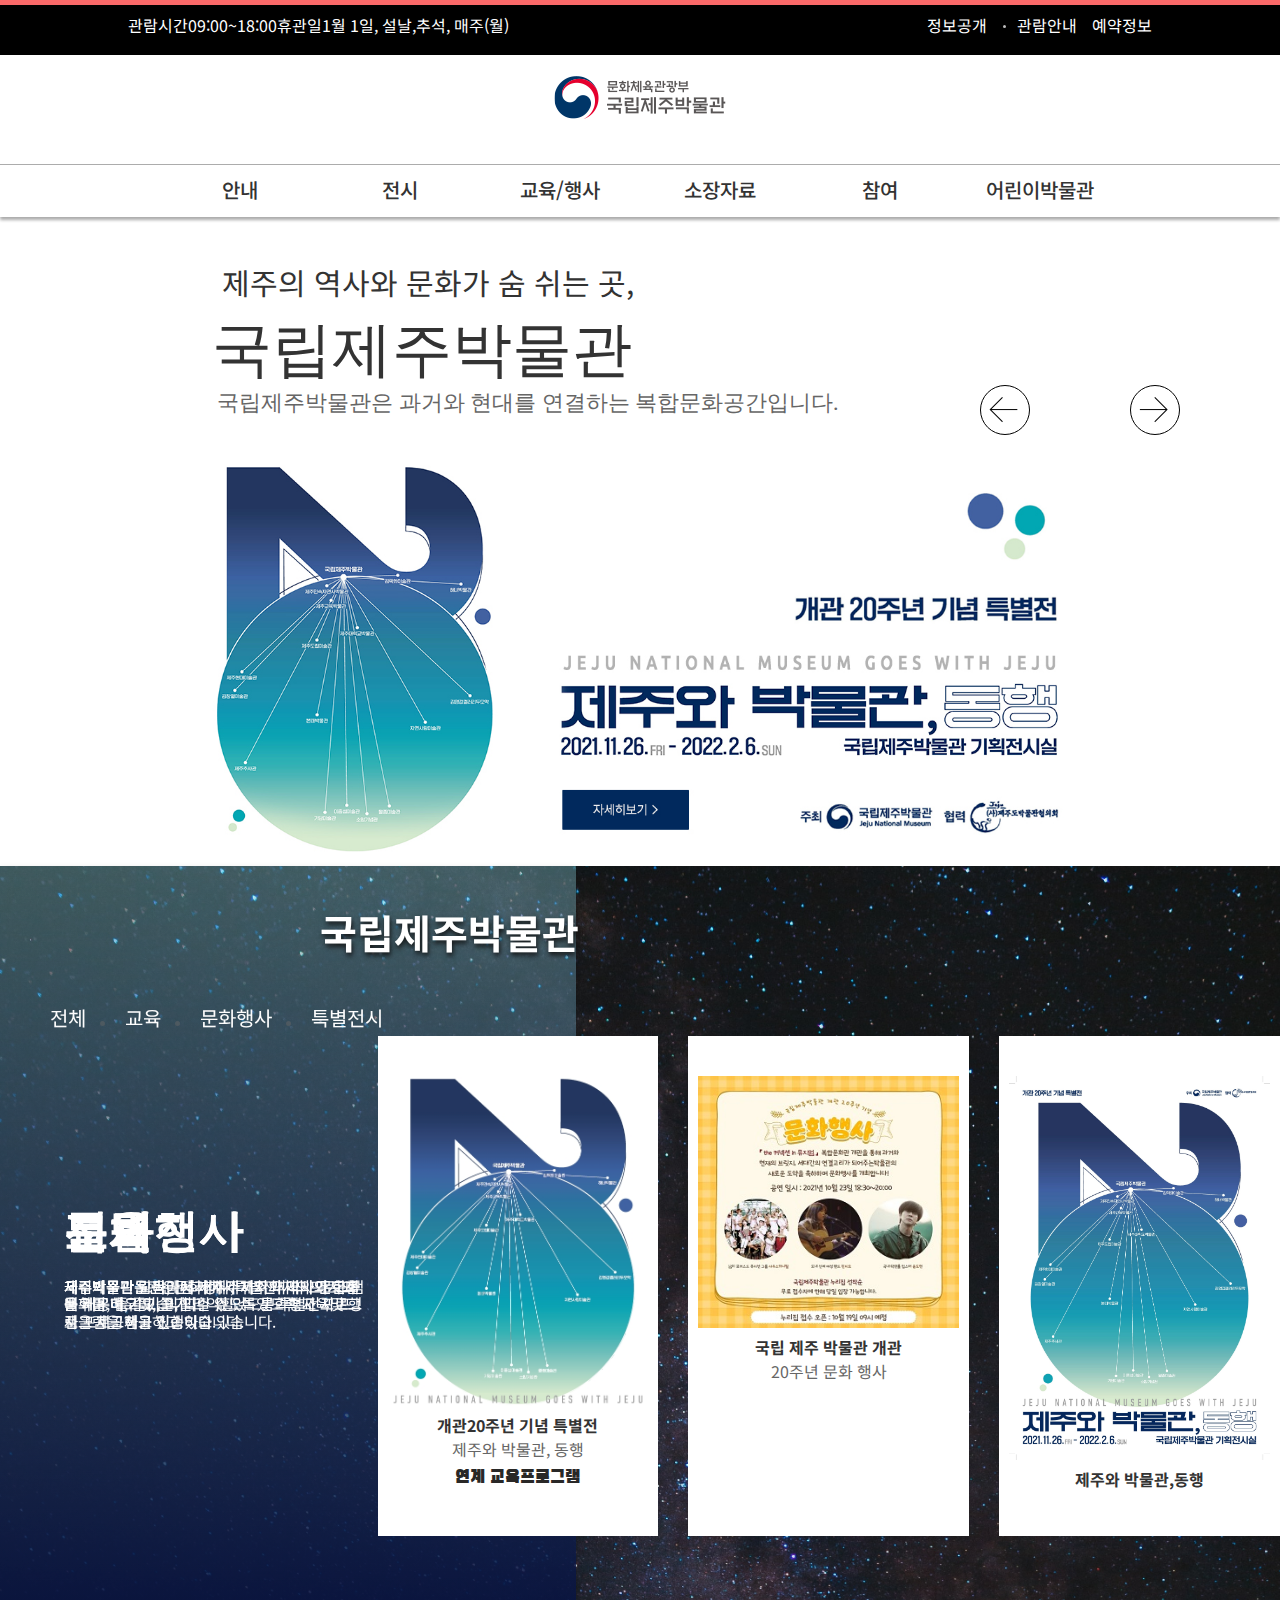
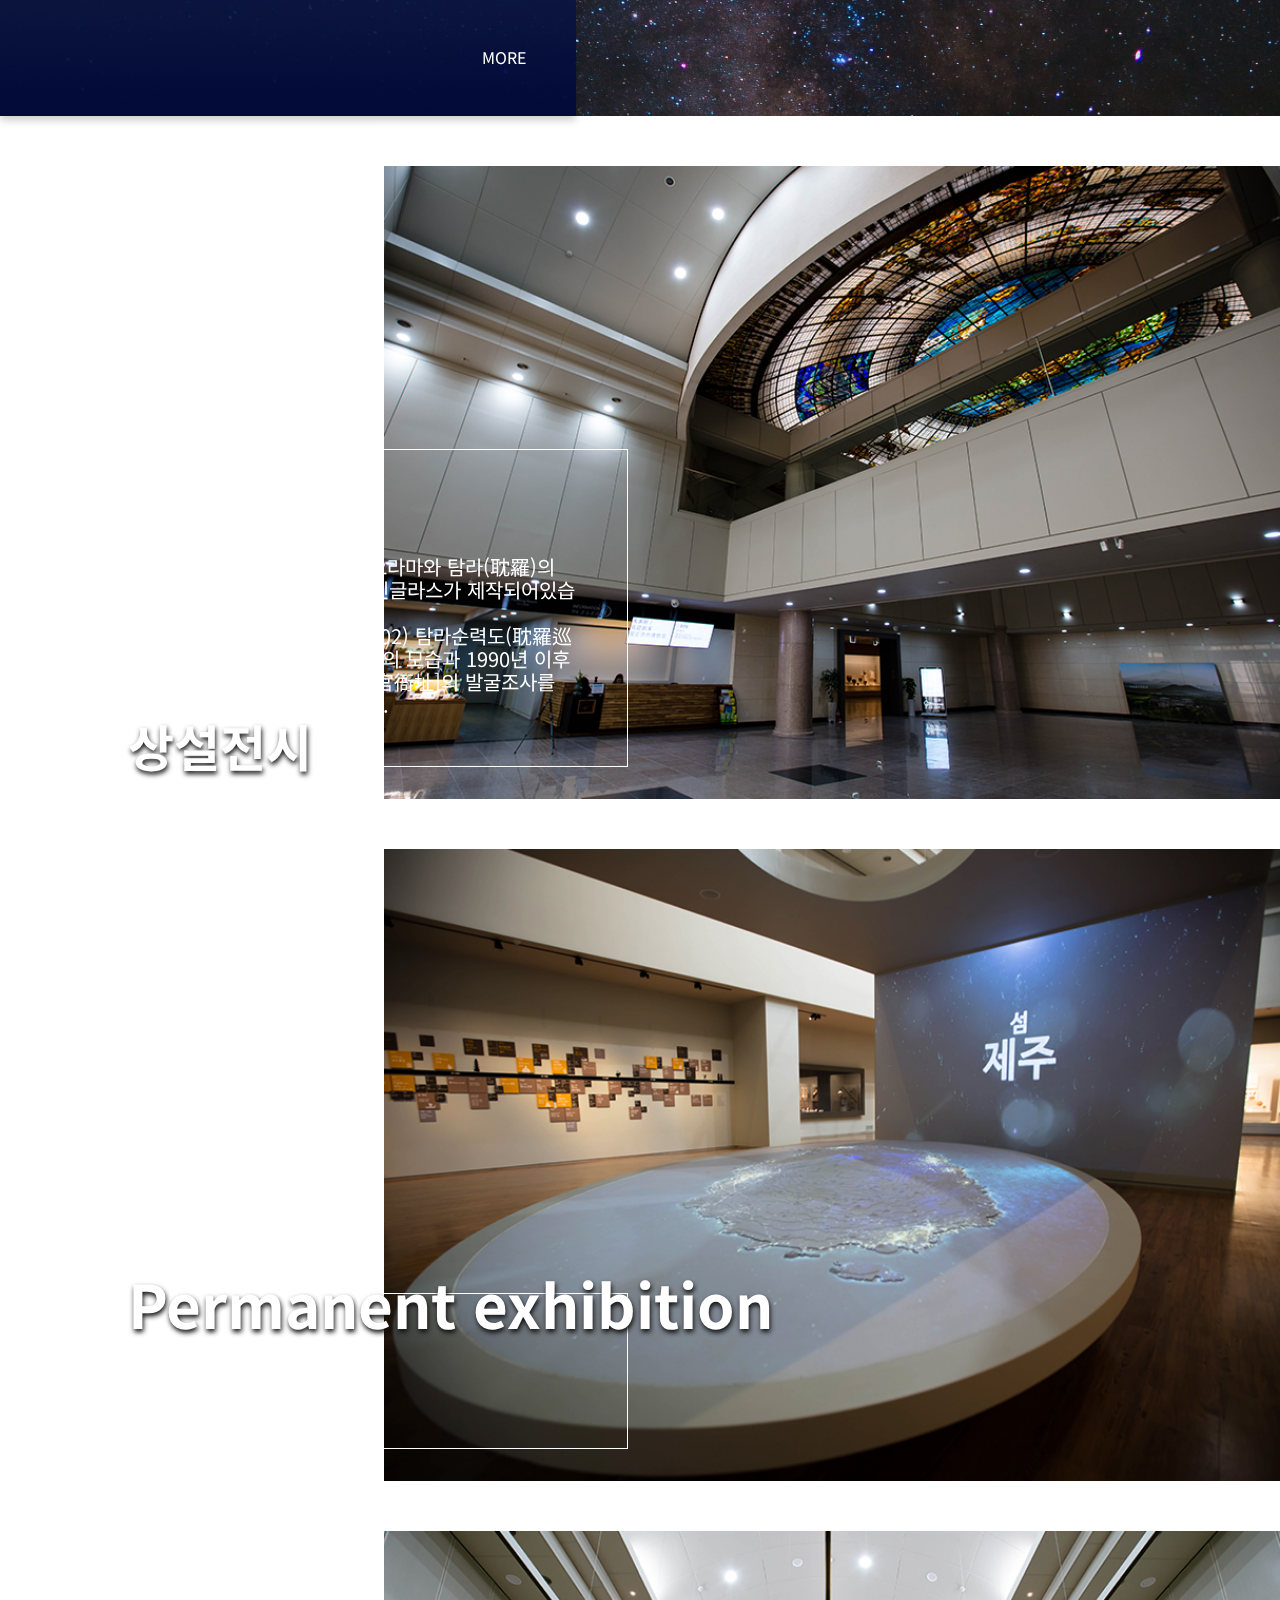
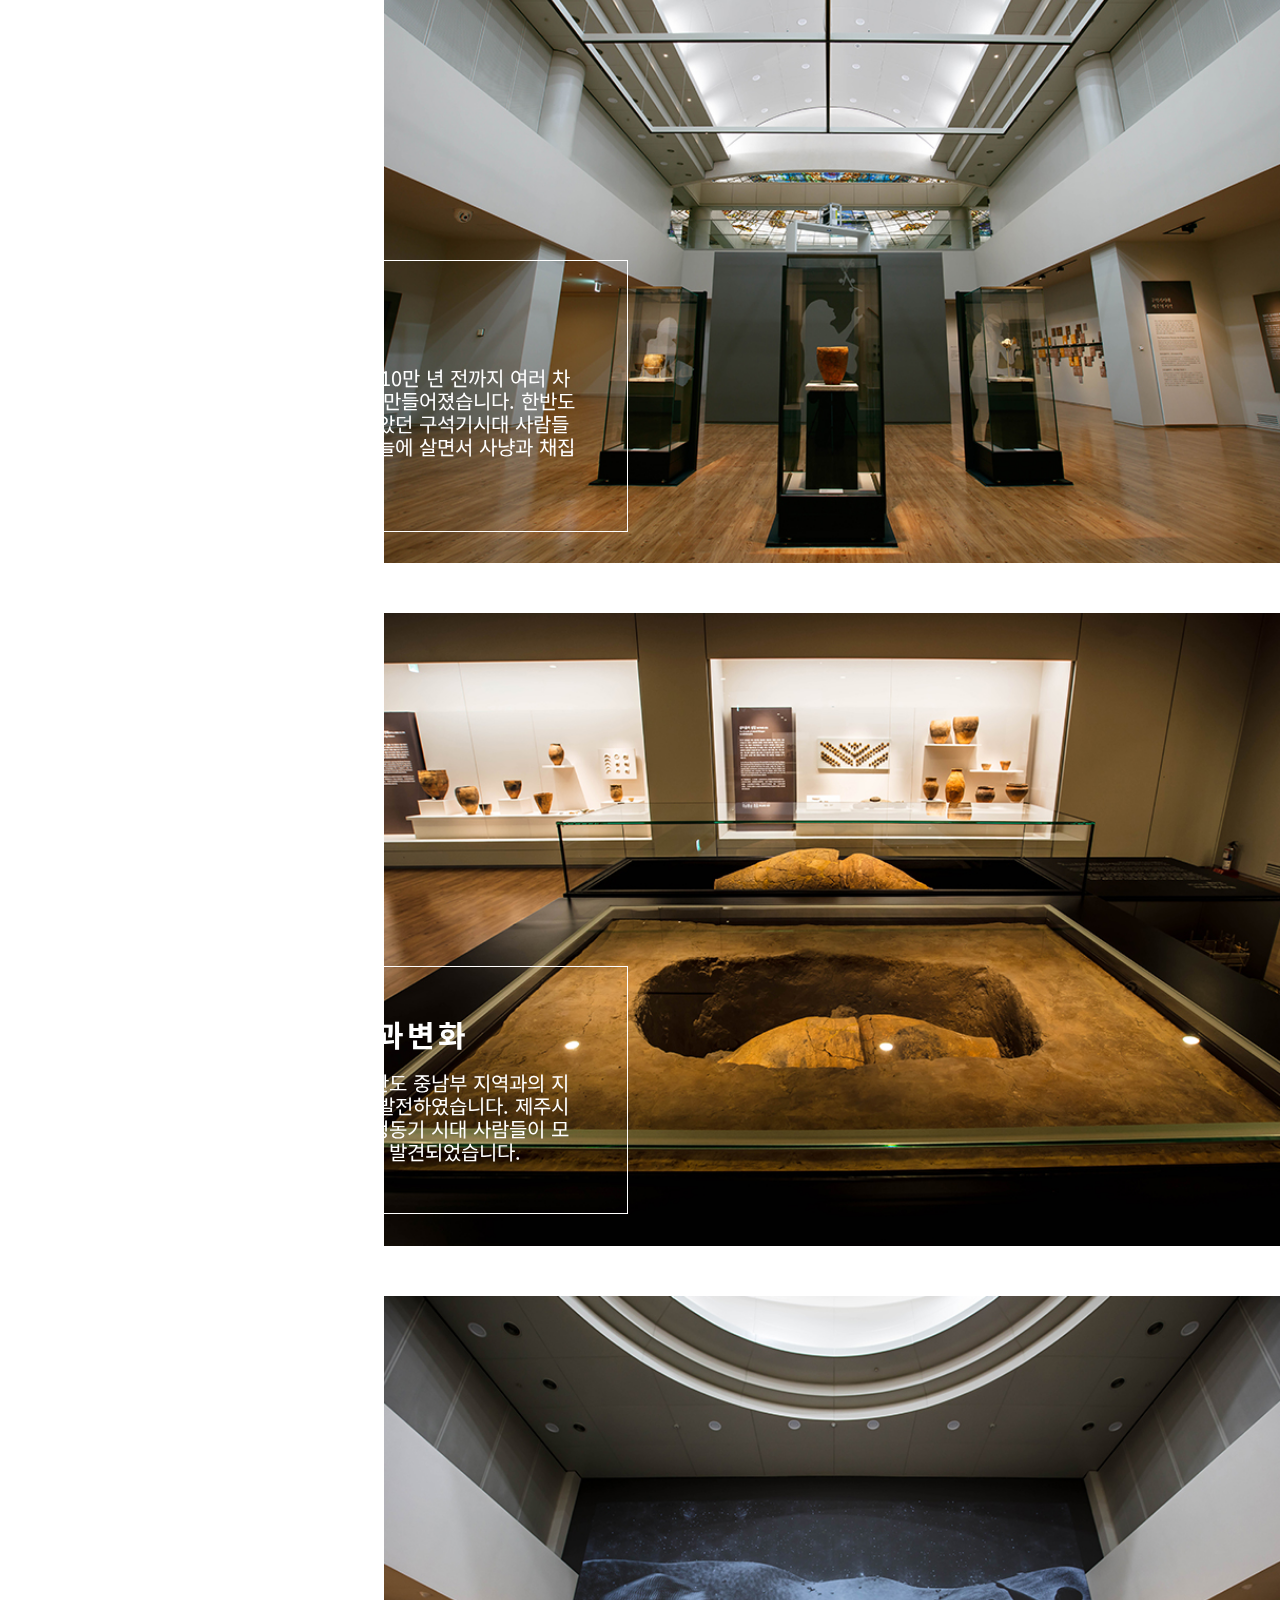
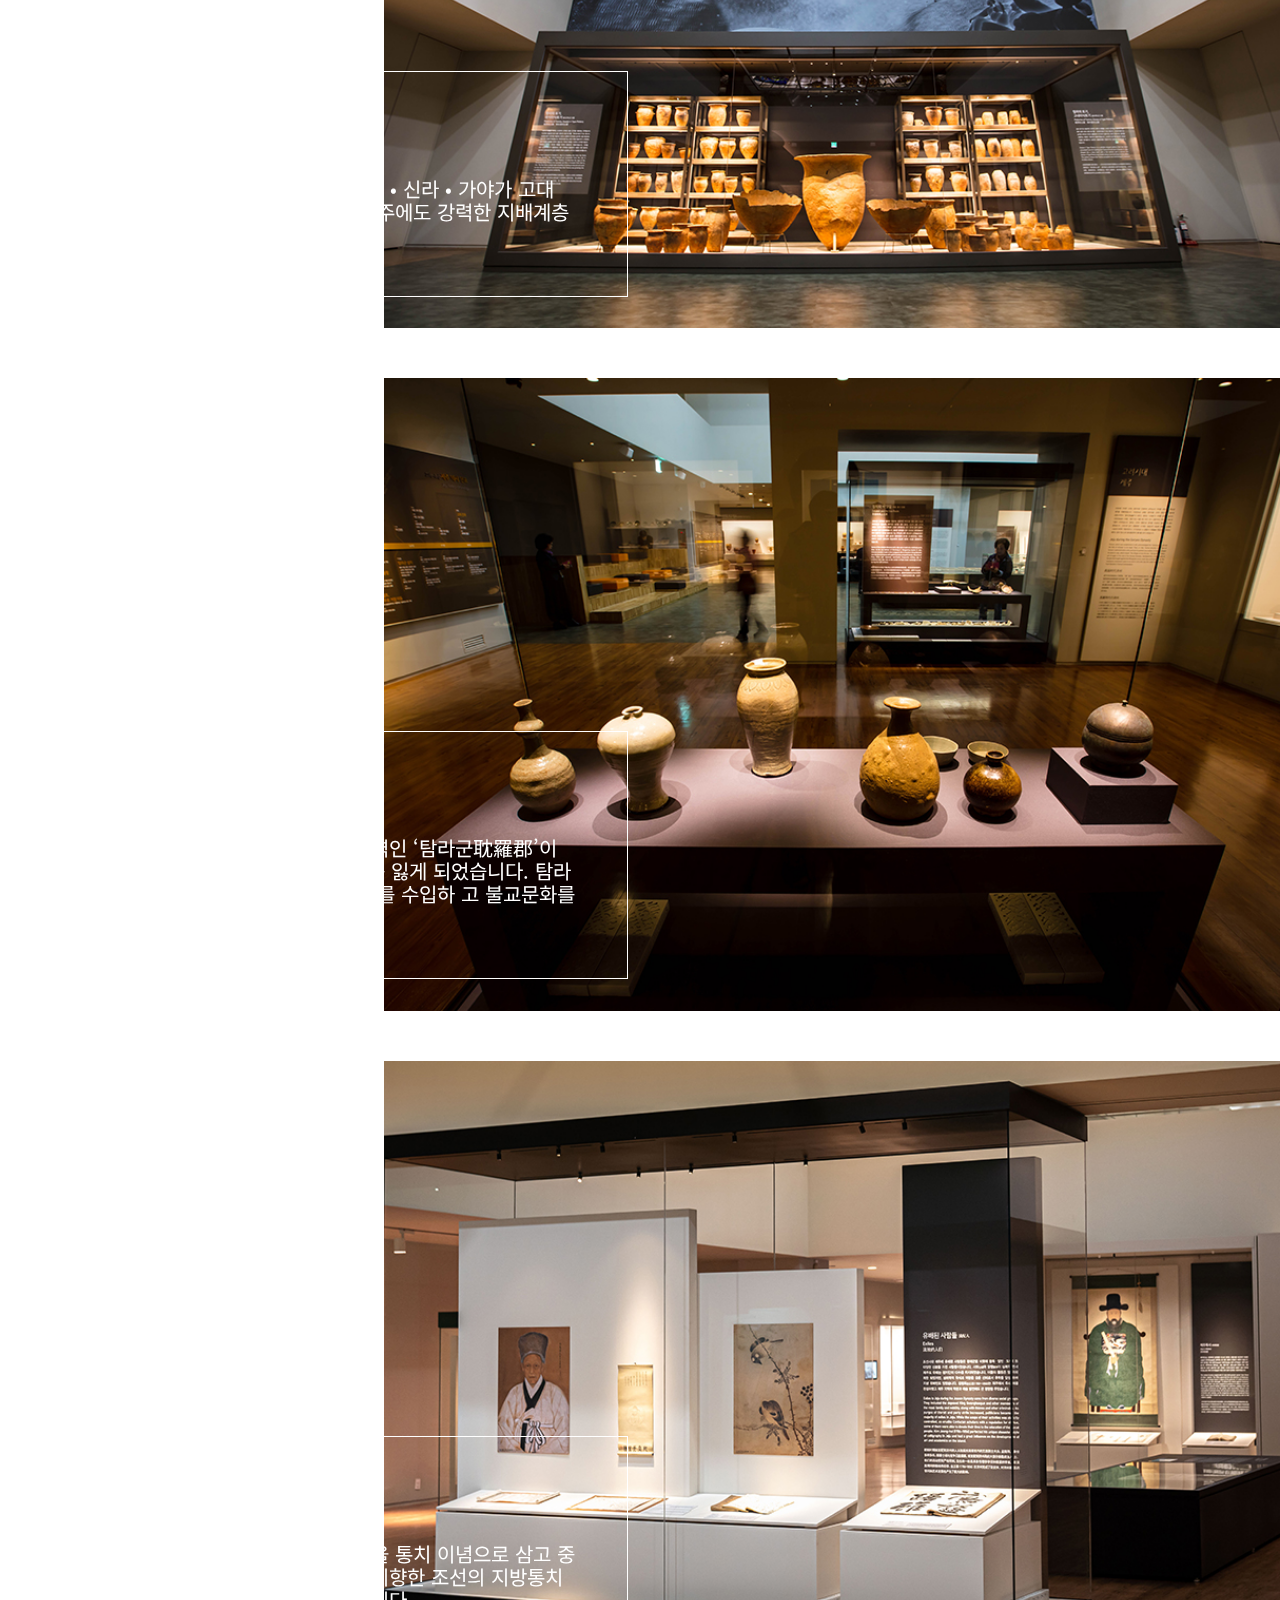
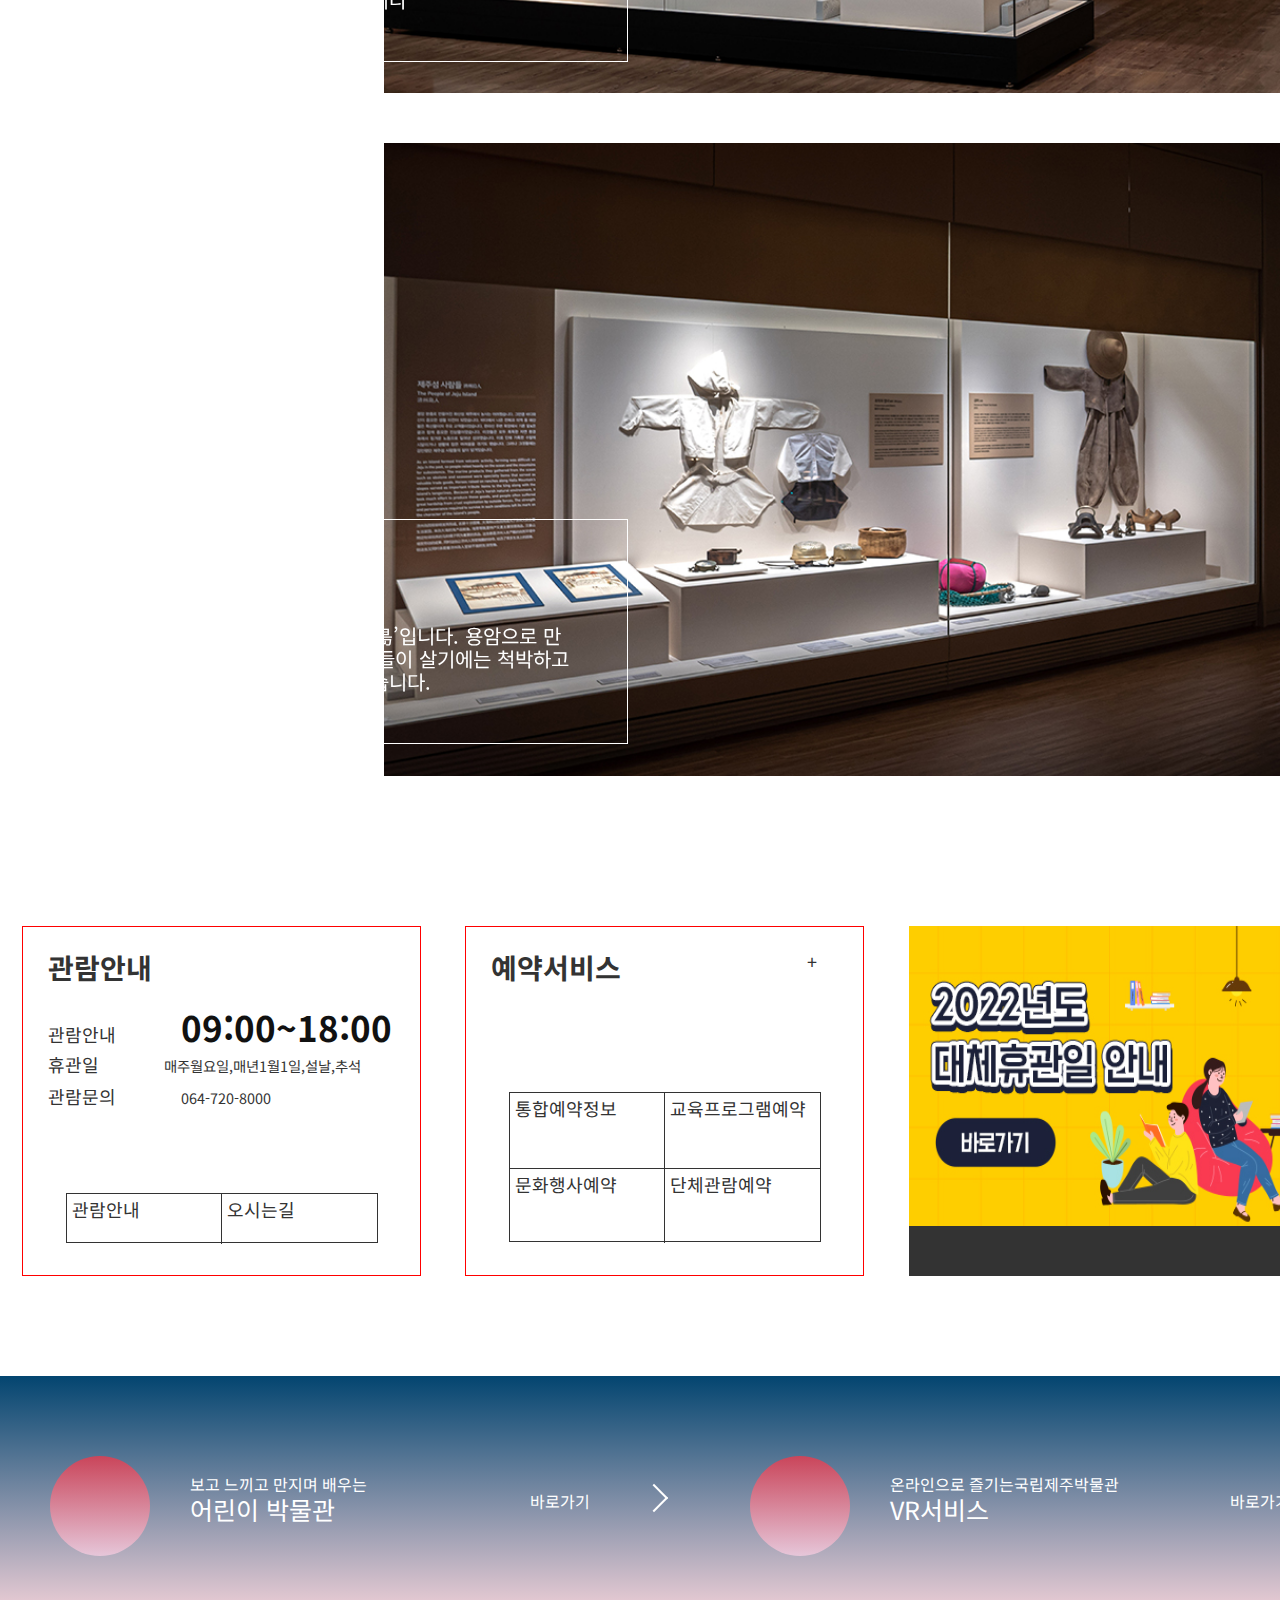
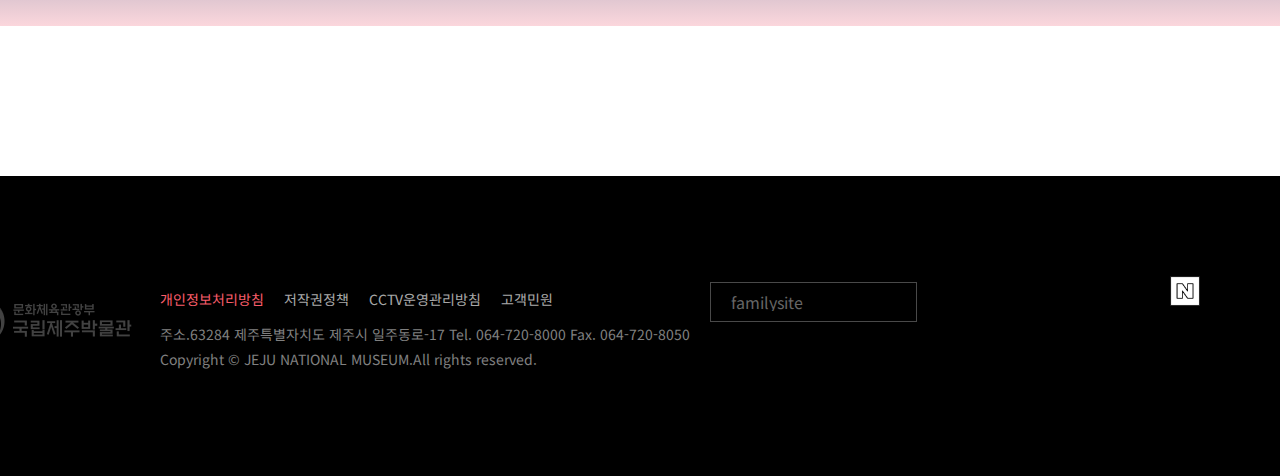
==== index.html @ 756c895c "Rename morning.html to index.html" ====
<!DOCTYPE html>
<html lang="ko">
<head>
    <meta charset="UTF-8">
    <meta http-equiv="X-UA-Compatible" content="IE=edge">
    <meta name="viewport" content="width=device-width, initial-scale=1.0">
    <title>국립제주박물관</title>
    <link rel="stylesheet" href="https://unpkg.com/swiper@7/swiper-bundle.min.css"/>
    <link rel="stylesheet" href="00/nomal.css">
    <link rel="stylesheet" href="css/basic.css">
    <link rel="stylesheet" href="css/slick.css">
    <link rel="stylesheet" href="css/sub.css">
    <link rel="stylesheet" href="css/media.css">
    <script src="javascript/jquery-3.6.0.min.js"></script>
    <script src="https://kit.fontawesome.com/eaeb383721.js" crossorigin="anonymous"></script>
    <script src="https://unpkg.com/swiper@7/swiper-bundle.min.js"></script>
    <script src="javascript/slick.js"></script>
    <script src="javascript/main.js"></script>
    
</head>
<body>

 
    <header>
        <div class="up">
            <div class="util_menu left">
             <ul>
                 <li><a href="#">관람시간</a></li>
                 <li><a href="#">09:00~18:00</a></li>
                 <li><a href="#">휴관일</a></li>
                 <li><a href="#">1월 1일, 설날,추석, 매주(월)</a></li>
             </ul>
         </div>
            <div class="util_menu">
                <ul>
                    <li><a href="#"><span class="blind">인스타</span></a></li>
                    <li><a href="#"><span class="blind">트위터</span></a></li>
                    <li><a href="#"><span class="blind">페북</span></a></li>
                    <li><a href="#"><span class="blind">네이버</span></a></li>
                    <li><a href="#"><span class="blind">유튭</span></a></li>
                    <li><a href="#">정보공개</a></li>
                    <li class="member"><a href="#">관람안내</a></li>
                    <li class="global">
                       <a href="#">예약정보</a>
                       <i class="fas fa-globe-asia"></i>
                    </li>
                </ul>
            </div>
         </div>
       <div class="header_in">
           <h1 class="logo">
               <a href="index.html"></a>
            </h1>
            <div class="hamburger">
                <span class="btn "></span>
            </div><!--모바일일때 메뉴-->
            
           <nav id="gnb"><!--데스크탑 일때 메뉴-->
               <ul>
                   <li ><a href="#dp1" class="dp1">안내</a>
                </li>
                   <li><a href="#dp2" class="dp1">전시</a>
                </li>
                   <li><a href="#dp3" class="dp1">교육/행사</a>
                </li>
                   <li><a href="#dp4" class="dp1">소장자료</a>
                </li>
                   <li><a href="#dp5" class="dp1">참여</a>
                </li>
                   <li><a href="#dp6" class="dp1">어린이박물관</a>
                </li>
               </ul>
           </nav>
           <nav class="m_gnb"><!--모바일 일때 메뉴-->
            <ul>
                <li >
                    <a href="#mdep1" class="m_dep1">안내</a>
                    <ul class="m_list" id="mdep1">
                        <li><a href="#">인사말</a></li>
                        <li><a href="#">관람예약안내</a></li>
                        <li><a href="#">시설소개</a></li>
                        <li><a href="#">발자취</a></li>
                        <li><a href="#">조직안내</a></li>
                        <li><a href="#">미션</a></li>
                        <li><a href="#">오시는길</a></li>
                    </ul>
                </li>
                <li>
                    <a href="#mdep2" class="m_dep1">전시</a>
                    <ul class="m_list" id="mdep2">
                        <li><a href="#">상설전시</a></li>
                        <li><a href="#">특별전시</a></li>
                        <li><a href="#">야외전시</a></li>
                        <li><a href="#">실감영상실</a></li>
                        <li><a href="#">온라인전시관</a></li>
                    </ul>
                </li>
                <li>
                    <a href="#mdep3" class="m_dep1">교육/행사</a>
                    <ul class="m_list" id="mdep3">
                        <li><a href="#">교육프로그램</a></li>
                        <li><a href="#">문화행사</a></li>
                        <li><a href="#">온라인배움터</a></li>
                        <li><a href="#">오디오클립</a></li>
                        <li><a href="#">이달의행사</a></li>
                    </ul>
                </li>
                <li>
                    <a href="#mdep4" class="m_dep1">소장자료</a>
                    <ul class="m_list" id="mdep4">
                        <li><a href="#">소장자료</a></li>
                        <li><a href="#">학술연구</a></li>
                        <li><a href="#">발간도서</a></li>
                        <li><a href="#">소장도서</a></li>
                        <li><a href="#">소장품복제,열람</a></li>
                        <li><a href="#">보존처리</a></li>
                        <li><a href="#">문화재기증</a></li>
                        <li><a href="#">수어동영상</a></li>   
                    </ul>
                 </li>
                <li>
                    <a href="#mdep5" class="m_dep1">참여</a>
                    <ul class="m_list" id="mdep5">
                        <li><a href="#">박물관소식</a></li>
                        <li><a href="#">자원봉사</a></li>
                        <li><a href="#">정보공개</a></li>
                    </ul>
                </li>
                <li>
                    <a href="#mdep6" class="m_dep1">어린이박물관</a>
                    <ul class="m_list" id="mdep6">
                        <li>
                            <a href="#">어린이박물관소개</a>
                        </li>
                        <li>
                            <a href="#">어린이박물관구석구석</a>
                        </li>
                        <li>
                            <a href="#">관람안내/관람TIP</a></li>
                    </ul>
             </li>
            </ul>
        </nav>
       </div>
       <div class="sub">
           <div class="info">
               <p class="infotitle">국립제주박물관</p>
               <p class="infotxt">제주의 역사를 한눈에 <br>볼 수 있는 국립 제주박물관</p>
               <ul class="clickbtn">
                   <li class="btn1"><a href="#">어린이박물관</a></li>
                   <li class="btn1"><a href="#">실감영상실</a></li>
               </ul>
           </div>
           <ul>
               <li>
                   <ul class="depth2" id="dp1">
                  
                       <li><a href="morning.html">인사말</a></li>
                       <li><a href="morning.html">관람예약안내</a></li>
                       <li><a href="morning.html">시설소개</a></li>
                       <li><a href="morning.html">발자취</a></li>
                       <li><a href="morning.html">조직안내</a></li>
                       <li><a href="morning.html">미션</a></li>
                        <li><a href="morning.html">오시는길</a></li>
                   </ul>
               </li>
               <li>
                   <ul class="depth2" id="dp2">
                <li><a href="morning.html">상설전시</a></li>
                <li><a href="morning.html">특별전시</a></li>
                <li><a href="morning.html">야외전시</a></li>
                <li><a href="morning.html">실감영상실</a></li>
                <li><a href="morning.html">온라인전시관</a></li>
                
            </ul></li>
               <li>
                <ul class="depth2" id="dp3">
                    <li><a href="morning.html">교육프로그램</a></li>
                    <li><a href="morning.html">문화행사</a></li>
                    <li><a href="morning.html">교육자료실</a></li>
                    <li><a href="morning.html">온라인배움터</a></li>
                    <li><a href="morning.html">오디오클립</a></li>
                    <li><a href="morning.html">이달의행사</a></li>
                </ul>
                </li>
               <li>
                <ul class="depth2" id="dp4">

                    <li><a href="morning.html">소장자료</a></li>
                    <li><a href="morning.html">학술연구</a></li>
                    <li><a href="morning.html">발간도서</a></li>
                    <li><a href="morning.html">소장도서</a></li>
                    <li><a href="morning.html">소장품복제,열람</a></li>
                    <li><a href="morning.html">보존처리</a></li>
                    <li><a href="morning.html">문화재기증</a></li>
                    <li><a href="morning.html">수어동영상</a></li>
                   
                   
                </ul>
               </li>
               <li>
                <ul class="depth2" id="dp5">

                    <li><a href="morning.html">박물관소식</a></li>
                    <li><a href="morning.html">자원봉사</a></li>
                    <li><a href="morning.html">정보공개</a></li>
                  
                </ul>
               </li>
               <li>
                <ul class="depth2" id="dp6">
                <li><a href="morning.html">어린이박물관소개</a></li>
                <li><a href="morning.html">어린이박물관구석구석</a></li>
                <li><a href="morning.html">관람안내/관람TIP</a></li>
            </ul>
            </li>
           </ul>
       </div>
      
       
   
    </header>
    <div id="wrap">
    <div id="container">
        <div class="subHeader">
            
            <div class="sub_headiIn">
                <a href="#" class="logo"></a>
                
                <div class="sub_loc">
                    <ul>
                       <li>
                           <p>제주의 역사와 문화가 숨 쉬는 곳,<br></p>
                            <strong>국립제주박물관</strong><br>
                            <small>국립제주박물관은 과거와 현대를 연결하는 복합문화공간입니다.</small>
                            
                       </li>
                    </ul>
                </div>
                <a href="#" class="top"></a>
            </div>
        </div>
        <section class=" slide1">
            <div class="slideshow">
                <div class="slide_item">
                  <div class="slick_slider"><img src="img/kr_main_swap_0_1637825821.jpg" alt="" ></div>
                  <div class="slick_slider"><img src="img/kr_main_swap_0_1641456425.jpg" alt="" ></div>
                  <div class="slick_slider"><img src="img/kr_main_swap_0_1641796865.jpg" alt="" ></div>
                </div>
                <div class=""></div>
                <div class=""></div>
                <div class=""></div>
              </div>
       
           
            <!--서브메인 끝--->
        </section>
        

        <section class="sub_pdListWrap best_p">
            <h2 class="title hh">
                국립제주박물관
            </h2>
           
            <div class="pd_tab">
                <ul>
                    <li class=""><a href="#section1">전체</a></li>
                    <li class=""><a href="#section2">교육</a></li>
                    <li class=""><a href="#section3">문화행사</a></li>
                    <li class=""><a href="#section4">특별전시</a></li>
                    <span class="morebtn"><a href="#section6">MORE</a></span>
                </ul>
               
            </div>
            <div class="SubpdLiInner " id="section1">
                <div class="suptxt ">
                    <h2>전체</h2>
                    <p>제주박물관 교육, 문화행사,특별전시의 프로그램을 제공하고 있습니다.</p>
                </div>
            <ul>
                <li class="">
                    <div class="img">
                        <img src="img/edu_0_1637757448.jpg" alt="제주와 박물관,동행">
                    </div>
                    <strong class="tit">개관20주년 기념 특별전</strong>
                    <span class="en">제주와 박물관, 동행</span>
                    <span class="kal">연계 교육프로그램</span>
                    <p class="summary">교육기간 | 2021-12-04 ~2022-01-19<br>
                        교육대상 | 초등학생
                    </p>
                    <a href="#" class="btn_view"></a>
                </li>
                <li class="">
                    <div class="img">
                        <img src="img/culture_0_1634530805.jpg" alt="문화가있는날">
                    </div>
                    <strong class="tit">국립 제주 박물관 개관</strong>
                    <span class="en">20주년 문화 행사</span>
                    <span class="kal"></span>
                    <p class="summary">
                    행사기간 | 2021-10-23 ~ 2021-10-23<br>
                    참가대상 | 일반인 누구나<br>
                    </p>
                    <a href="#" class="btn_view"></a>
                </li>
                <li class="">
                    <div class="img">
                        <img src="img/special_exhibit_0_1637287303.jpg" alt="진행">
                    </div>
                    <strong class="tit">제주와 박물관,동행</strong>
                    <span class="en"></span>
                    <span class="kal"></span>
                    <p class="summary">전시장소 | 국립제주박물관 기획전시실<br>
                        전시기간 | 2021-11-26~2022-02-06<br>
                        </p>
                    <a href="#" class="btn_view"></a>
                </li>
            </ul>
        </div>
        
        <div class="SubpdLiInner "  id="section2">
            <div class="suptxt ">
                <h2>교육</h2>
                <p>국립제주박물관은 탐라에서 제주까지의 역사와 문화를 배우며, 즐기고 익힐 수 있도록 교육및 행사 프로그램을 진행하고 있습니다.</p>
            </div>
            <ul>
                <li class="">
                    <div class="img">
                        <img src="img/edu_0_1637757448.jpg" alt="제주와 박물관,동행">
                    </div>
                    <strong class="tit">개관20주년 기념 특별전</strong>
                    <span class="en">제주와 박물관, 동행 연계 교육프로그램</span>
                    <span class="kal"></span>
                    <p class="summary">교육기간 | 2021-12-04 ~2022-01-19<br>
                        교육대상 | 초등학생
                    </p>
                    <a href="#" class="btn_view"></a>
                </li>
                <li class="">
                    <div class="img">
                        <img src="img/edu_0_1633596533.jpg" alt="문화가있는날">
                    </div>
                    <strong class="tit">어린이 박물관 시범운영</strong>
                    <span class="en"></span>
                    <span class="kal"></span>
                    <p class="summary">
                    교육기간 | 2021-10-12 ~ 2021-10-16<br>
                    교육대상 | 6-10세어린이<br>
                    </p>
                    <a href="#" class="btn_view"></a>
                </li>
                <li class="">
                    <div class="img">
                        <img src="img/edu_0_1634085299.jpg" alt="진행">
                    </div>
                    <strong class="tit">국립제주박물관 문화행사</strong>
                    <span class="en">뮤지엄테라피</span>
                    <span class="kal"></span>
                         <p class="summary">교육기간 | 2021-09-29 ~ 2021-09-29<br>
                            교육대상 | 6-10세어린이<br>
                        </p>
                    <a href="#" class="btn_view"></a>
                </li>
            </ul>
        </div>
       
        <div class="SubpdLiInner "  id="section3">
            <div class="suptxt ">
                <h2>문화행사</h2>
                <p>제주박물관 탐라에서 제주까지의 역사와 문화를 배우며, 즐기고, 익힐 수 있도록 문화행사 프로그램을 제공하고 있습니다.</p>
            </div>
            <ul>
                <li class="">
                    <div class="img">
                        <img src="img/culture_0_1634530805.jpg" alt="제주와 박물관,동행">
                    </div>
                    <strong class="tit">국립제주박물관</strong>
                    <span class="en">개관2 0주년 문화행사</span>
                    <span class="kal"></span>
                    <p class="summary">행사기간 | 2021-10-23 ~2022-10-23<br>
                        참가대상 | 일반인 누구나
                    </p>
                    <a href="#" class="btn_view"></a>
                </li>
                <li class="">
                    <div class="img">
                        <img src="img/culture_0_1567054470.jpg" alt="문화가있는날">
                    </div>
                    <strong class="tit">제18회 어린이 문화재</strong>
                    <span class="en">그리기 만들기 대회</span>
                    <span class="kal"></span>
                    <p class="summary">
                    행사기간 | 2019-10-05 ~ 2019-10-05<br>
                    참가대상 | 유치뷰(6세~7세) 초등학생<br>
                    </p>
                    <a href="#" class="btn_view"></a>
                </li>
                <li class="">
                    <div class="img">
                        <img src="img/culture_0_1548909423.jpg" alt="진행">
                    </div>
                    <strong class="tit">2019 설맞이 전통 민속놀이 한마당</strong>
                    <span class="en"></span>
                    <span class="kal"></span>
                    <p class="summary">행사기간 | 2019-02-04 ~ 2019-02-06 <br>
                        참가대상 | 가족<br>
                        </p>
                    <a href="#" class="btn_view"></a>
                </li>
            </ul>
        </div>
        
        <div class="SubpdLiInner"  id="section4">
            <div class="suptxt ">
                <h2>특별전시</h2>
                <p>제주박물관은 탐라에서 제주까지의 역사와 문화를 배우며, 즐기고, 익힐 수 있도록 특별전시 프로그램을 제공하고 있습니다.</p>
            </div>
            <ul>
                <li class="">
                    <div class="img">
                        <img src="img/special_exhibit_0_1637287303.jpg" alt="제주와 박물관,동행">
                    </div>
                    <strong class="tit">제주와 박물관, 동행</strong>
                    <span class="en"></span>
                    <span class="kal"></span>
                    <p class="summary">전시장소 | 국립제주박물관 기획전시실<br>
                        전시기간 | 2021-11-26 ~ 2022-02-06
                    </p>
                    <a href="#" class="btn_view"></a>
                </li>
                <li class="">
                    <div class="img">
                        <img src="img/special_exhibit_0_1604297115.jpg" alt="문화가있는날">
                    </div>
                    <strong class="tit">그림에 담은 옛 제주의 기억, 탐라순력도</strong>
                    <span class="en"></span>
                    <span class="kal"></span>
                    <p class="summary">
                    전시장소 | 국립제주박물관 기획전시실<br>
                    전시기간 | 2020-11-10 ~ 2021-02-14<br>
                    </p>
                    <a href="#" class="btn_view"></a>
                </li>
                <li class="">
                    <div class="img">
                        <img src="img/special_exhibit_0_1595984588.jpg" alt="진행">
                    </div>
                    <strong class="tit">해양 제주 OCEA JEJU</strong>
                    <span class="en">바다에서 바라본 제주바다</span>
                    <span class="kal"></span>
                    <p class="summary">전시장소 | 국립제주박물관 기획전시실<br>
                        전시기간 | 2020-08-11~2020-10-11<br>
                        </p>
                    <a href="#" class="btn_view"></a>
                </li>
            </ul>
        </div>
        </section>
     
      <!-- Slider main container -->
 <div class="contentslider">
      <h2 class="title">
        상설전시
    </h2>
    <span class="bgimg">Permanent exhibition</span>
 <div class="swiper">
    <!-- Additional required wrapper -->
    <div class="swiper-wrapper">
      <!-- Slides --> 
      <div class="swiper-slide">
          <img src="img/exhibition_01.jpg" alt="중앙홀">
          <div class="textmessege">
              <h3>중앙홀</h3>
              <p>제주읍성(濟州邑城) 디오라마와 탐라(耽羅)의 개국신화를 표현한 스테인글라스가 제작되어있습니다. <br>제주읍성은 숙종28년(1702) 탐라순력도(耽羅巡歷圖)에 그려진 제주읍성의 모습과 1990년 이후 제주목(濟州牧) 관아터[官衙址]의 발굴조사를 토대로 재현해놓았습니다.​</p>
          </div>
        </div>
      <div class="swiper-slide">
          <img src="img/exhibition_02.jpg" alt="섬제주">
          <div class="textmessege">
            <h3>섬제주</h3>
            <p></p>
        </div>
        </div>
      <div class="swiper-slide">
          <img src="img/exhibition_03.jpg" alt="선사시대제주">
          <div class="textmessege">
            <h3>선사시대 제주</h3>
            <p>제주는 180만 년 전부터 10만 년 전까지 여러 차례에 걸친 화산 활동으로 만들어졌습니다. 한반도에서 제주로 이동하여 살았던 구석기시대 사람들은 주로 동굴이나 바위그늘에 살면서 사냥과 채집을 하였습니다.</p>
        </div>
        </div>
        <div class="swiper-slide">
            <img src="img/exhibition_04.jpg" alt="섬마을">
            <div class="textmessege">
                <h3>섬마을의 발전과변화</h3>
                <p>제주의 청동기문화는 한반도 중남부 지역과의 지속적인 교류로 형성되어 발전하였습니다. 제주시 삼양동과 용담동에서는 청동기 시대 사람들이 모여 살았던 큰 마을 유적이 발견되었습니다.</p>
            </div>
          </div>
          <div class="swiper-slide">
            <img src="img/exhibition_05.jpg" alt="고려시대">
            <div class="textmessege">
                <h3>섬나라 탐라국</h3>
                <p>한반도에서 고구려 • 백제 • 신라 • 가야가 고대 국가로 성장하는 시기 제주에도 강력한 지배계층이 있었습니다.</p>
            </div>
          </div>
          <div class="swiper-slide">
            <img src="img/exhibition_06.jpg" alt="조선시대">
            <div class="textmessege">
                <h3>고려시대 제주</h3>
                <p>탐라국은 고려의 행정구역인 ‘탐라군耽羅郡’이 되면서 ‘나라國’의 지위를 잃게 되었습니다. 탐라는 고려의 영향으로 청자를 수입하 고 불교문화를 받아들였습니다. </p>
            </div>
          </div>
          <div class="swiper-slide">
            <img src="img/exhibition_07.jpg" alt="제주섬">
            <div class="textmessege">
                <h3>조선시대 제주</h3>
                <p>조선시대 제주는 성리학을 통치 이념으로 삼고 중앙집권적인 왕도정치를 지향한 조선의 지방통치제도에 의해 운영되었습니다</p>
            </div>
          </div>
          <div class="swiper-slide">
            <img src="img/exhibition_08.jpg" alt="제주섬">
            <div class="textmessege">
                <h3>제주섬 사람들</h3>
                <p>제주도는 ‘도道’이자 ‘도島’입니다. 용암으로 만들어진 화산섬으로, 사람들이 살기에는 척박하고 힘겨운 생존의 공간이었습니다. </p>
            </div>
          </div>
    </div>
    <!-- If we need pagination -->
    <div class="swiper-pagination"></div>
  
    <!-- If we need navigation buttons -->
    <div class="swiper-button-prev secondarrowLeft"></div>
    <div class="swiper-button-next secondarrowRight"></div>
  
    <!-- If we need scrollbar -->
    <div class="swiper-scrollbar"></div>
  </div>


    </div><!--컨테이너 끝-->
<!--관람안내 시작-->
    <div class="quickmenu">
      <div class="quick_w">
        <div class="part1">
            <ul class="part1-1">
                <li class="maintitle">
                    <a href="#" >관람안내</a>
                </li>
                <li><a href="#" >관람안내 
                    <strong >09:00~18:00</strong></a></li>
                <li><a href="#">휴관일 
                    <small>매주월요일,매년1월1일,설날,추석</small></a></li>
                <li><a href="#">관람문의 
                    <small> 064-720-8000</small>
                </a></li>
              <ul class="cell">
                <li><a href="#">관람안내</a></li>
                <li><a href="#">오시는길</a></li>
                </ul>
            </ul>
        </div>
        <div class="part2">
            <ul class="part1-1">
                <li class="maintitle"><a href="#">예약서비스</a></li>
                    <ul class="cell ww">
                        <li><a href="#">통합예약정보</a></li>
                        <li><a href="#">교육프로그램예약</a></li>
                        <li><a href="#">문화행사예약</a></li>
                        <li><a href="#">단체관람예약</a></li>
                    </ul>
                <li class="plus"><a href="#">+<span class="blind">더보기</span></a></li>
            </ul>
        </div>
        <div class="part3">
            <ul class="part1-1 center">
                <li><a href="#"><img src="img/kr_popup_zone_0_1637719087.jpg" alt=""></a></li>
                <li><a href="#"><img src="img/kr_popup_zone_0_1642666394.jpg" alt="" srcset=""></a></li>
            </ul>
             <dt class="hadan"></dt>
        </div> 
      </div>

    </div><!--관람안내quickmenu 끝-->
    <div class="footeruper">
      <div class="footerUper_w">
        <ul class="footerlist">
            <li class="footeritem">
                <a href="#">
                <dd >
                    <span class="circle">
                        <i class="fas fa-school"></i>
                    </span>
                 </dd>
                <dt>
                    <small>보고 느끼고 만지며 배우는</small><br> 어린이 박물관
                </dt>
                <dd class="baro">바로가기
                    <em></em>
                </dd> 
            </a>
        </li>
            <li class="footeritem">
                <a href="#">
                <dd >
                    <span class="circle">
                        <i class="fas fa-vr-cardboard"></i>
                     </span>
            </dd>
                <dt>
                    <small>온라인으로 즐기는국립제주박물관</small><br> VR서비스
                </dt>
                <dd class="baro">
                    바로가기
                    <em></em>
                </dd>
            </a>
        </li>
        </ul>
      </div>
    </div>
    </div>
    </div>
    <footer>
        <div class="footerInner">
            <div class="logo">
                <h1><img src="img/flogo.png" alt="" ></h1>
            </div>
            <div class="footiMenu">
               
                <ul>
                 
                    <li><a href="#" class="gaein">개인정보처리방침</a></li>
                    <li><a href="#">저작권정책</a></li>
                    <li><a href="#">CCTV운영관리방침</a></li>
                    <li><a href="#">고객민원</a></li>
                   
                </ul>
            </div>
            <address>
                주소.63284 제주특별자치도 제주시 일주동로-17 Tel. 064-720-8000 Fax. 064-720-8050
                Copyright &copy; JEJU NATIONAL MUSEUM.All rights reserved.
            </address>
            <div class="fam">
                 <select name="" id="">
                     <option value="">familysite</option>
                     <option value="">국립박물관문화재단</option>
                     <option value="">사단법인한국박물관협회</option>
                     <option value="">국립익산박물관</option>
                     <option value="">국립경주박물관</option>
                     <option value="">국립김해박물관</option>
                 </select>
                </div>
                <div class="sns">
                <ul>
                    <li ><a href="#"><i class="fab fa-facebook-square"></i></a></li>
                    <li><a href="#"><i class="fab fa-twitter-square"></i></a></li>
                    <li ><a href="#"><i class="fab fa-instagram-square"></i></a></li>
                    <li ><a href="#"><span class="naver"></span></a></li>
                    <li><a href="#"><i class="fab fa-youtube-square"></i></a></li>
                </ul>
            </div>
            
        </div>
    </footer>
 
 

  <script src="https://unpkg.com/swiper@7/swiper-bundle.min.js"></script>
  <script src="javascript/subwiper.js"></script>
</body>
</html>
---- 00/nomal.css ----
/*! normalize.css v8.0.1 | MIT License | github.com/necolas/normalize.css */

/* Document
   ========================================================================== */

/**
 * 1. Correct the line height in all browsers.
 * 2. Prevent adjustments of font size after orientation changes in iOS.
 */

html {
  line-height: 1.15; /* 1 */
  -webkit-text-size-adjust: 100%; /* 2 */
}

/* Sections
   ========================================================================== */

/**
 * Remove the margin in all browsers. - add
 */

 *, body {
  margin: 0; padding:0;
}

/**
 * Render the `main` element consistently in IE.
 */

main {
  display: block;
}

/**
 * Correct the font size and margin on `h1` elements within `section` and
 * `article` contexts in Chrome, Firefox, and Safari.
 */

h1 {
  font-size: 2em;
  margin: 0.67em 0;
}

/* Grouping content
   ========================================================================== */

/**
 * 1. Add the correct box sizing in Firefox.
 * 2. Show the overflow in Edge and IE.
 */

hr {
  box-sizing: content-box; /* 1 */
  height: 0; /* 1 */
  overflow: visible; /* 2 */
}

/**
 * 1. Correct the inheritance and scaling of font size in all browsers.
 * 2. Correct the odd `em` font sizing in all browsers.
 */

pre {
  font-family: monospace, monospace; /* 1 */
  font-size: 1em; /* 2 */
}

/* Text-level semantics
   ========================================================================== */

/**
 * Remove the gray background on active links in IE 10.-추가 
 */

a {
  background-color: transparent; text-decoration:none ;
}

/**
 * 1. Remove the bottom border in Chrome 57-
 * 2. Add the correct text decoration in Chrome, Edge, IE, Opera, and Safari.
 */

abbr[title] {
  border-bottom: none; /* 1 */
  text-decoration: underline; /* 2 */
  text-decoration: underline dotted; /* 2 */
}

/**
 * Add the correct font weight in Chrome, Edge, and Safari.
 */

b,
strong {
  font-weight: bolder;
}

/**
 * 1. Correct the inheritance and scaling of font size in all browsers.
 * 2. Correct the odd `em` font sizing in all browsers.
 */

code,
kbd,
samp {
  font-family: monospace, monospace; /* 1 */
  font-size: 1em; /* 2 */
}

/**
 * Add the correct font size in all browsers.
 */

small {
  font-size: 80%;
}

/**
 * Prevent `sub` and `sup` elements from affecting the line height in
 * all browsers.
 */

sub,
sup {
  font-size: 75%;
  line-height: 0;
  position: relative;
  vertical-align: baseline;
}

sub {
  bottom: -0.25em;
}

sup {
  top: -0.5em;
}

/* Embedded content
   ========================================================================== */

/**
 * Remove the border on images inside links in IE 10.-add
 */

img {
  border-style: none; vertical-align:middle; 
}

/* Forms
   ========================================================================== */

/**
 * 1. Change the font styles in all browsers.
 * 2. Remove the margin in Firefox and Safari.
 */

button,
input,
optgroup,
select,
textarea {
  font-family: inherit; /* 1 */
  font-size: 100%; /* 1 */
  line-height: 1.15; /* 1 */
  margin: 0; /* 2 */
}

/**
 * Show the overflow in IE.
 * 1. Show the overflow in Edge.
 */

button,
input { /* 1 */
  overflow: visible;
}

/**
 * Remove the inheritance of text transform in Edge, Firefox, and IE.
 * 1. Remove the inheritance of text transform in Firefox.
 */

button,
select { /* 1 */
  text-transform: none;
}

/**
 * Correct the inability to style clickable types in iOS and Safari.
 */

button,
[type="button"],
[type="reset"],
[type="submit"] {
  -webkit-appearance: button;
}

/**
 * Remove the inner border and padding in Firefox.
 */

button::-moz-focus-inner,
[type="button"]::-moz-focus-inner,
[type="reset"]::-moz-focus-inner,
[type="submit"]::-moz-focus-inner {
  border-style: none;
  padding: 0;
}

/**
 * Restore the focus styles unset by the previous rule.
 */

button:-moz-focusring,
[type="button"]:-moz-focusring,
[type="reset"]:-moz-focusring,
[type="submit"]:-moz-focusring {
  outline: 1px dotted ButtonText;
}

/**
 * Correct the padding in Firefox.
 */

fieldset {
  padding: 0.35em 0.75em 0.625em;
}

/**
 * 1. Correct the text wrapping in Edge and IE.
 * 2. Correct the color inheritance from `fieldset` elements in IE.
 * 3. Remove the padding so developers are not caught out when they zero out
 *    `fieldset` elements in all browsers.
 */

legend {
  box-sizing: border-box; /* 1 */
  color: inherit; /* 2 */
  display: table; /* 1 */
  max-width: 100%; /* 1 */
  padding: 0; /* 3 */
  white-space: normal; /* 1 */
}

/**
 * Add the correct vertical alignment in Chrome, Firefox, and Opera.
 */

progress {
  vertical-align: baseline;
}

/**
 * Remove the default vertical scrollbar in IE 10+.
 */

textarea {
  overflow: auto;
}

/**
 * 1. Add the correct box sizing in IE 10.
 * 2. Remove the padding in IE 10.
 */

[type="checkbox"],
[type="radio"] {
  box-sizing: border-box; /* 1 */
  padding: 0; /* 2 */
}

/**
 * Correct the cursor style of increment and decrement buttons in Chrome.
 */

[type="number"]::-webkit-inner-spin-button,
[type="number"]::-webkit-outer-spin-button {
  height: auto;
}

/**
 * 1. Correct the odd appearance in Chrome and Safari.
 * 2. Correct the outline style in Safari.
 */

[type="search"] {
  -webkit-appearance: textfield; /* 1 */
  outline-offset: -2px; /* 2 */
}

/**
 * Remove the inner padding in Chrome and Safari on macOS.
 */

[type="search"]::-webkit-search-decoration {
  -webkit-appearance: none;
}

/**
 * 1. Correct the inability to style clickable types in iOS and Safari.
 * 2. Change font properties to `inherit` in Safari.
 */

::-webkit-file-upload-button {
  -webkit-appearance: button; /* 1 */
  font: inherit; /* 2 */
}

/* Interactive
   ========================================================================== */

/*
 * Add the correct display in Edge, IE 10+, and Firefox.
 */

details {
  display: block;
}

/*
 * Add the correct display in all browsers.
 */

summary {
  display: list-item;
}

/* Misc
   ========================================================================== */

/**
 * Add the correct display in IE 10+.
 */

template {
  display: none;
}

/**
 * Add the correct display in IE 10.
 */

[hidden] {
  display: none;
}

/*추가 사항*/
li{list-style:none;}
---- css/basic.css ----
@charset "UTF-8"; 
@import url('https://fonts.googleapis.com/css2?family=Bangers&family=Black+Han+Sans&family=Noto+Sans+KR:wght@100;300;500&display=swap');
body{
    font-family: 'Noto Sans KR', sans-serif;color:#333;}
/*해더부분*/
.blind{display:none}
.main{width:100%;}
#wrap{
width:100%;
 margin:0 auto; }
header{
    
    border-top: 5px solid #fa6969 ;
    height:165px;
    border-bottom: 1px solid #acacac ;

}

.header_in{
    position:relative;
    width:100%;
    margin:auto;
}
 .up{
    width:100%;
    height:50px;
    background:#000;
}
.header_in h1.logo{
    position:absolute;
    top:0px;
    left:50%;
    transform: translate(-50%);


}
.header_in h1.logo a{
    display: block;
    width:250px;
    height:80px;
    background-image:url(../img/logo.png);
    background-size:contain; 
    text-indent: -9999px;
}
.header_in {}


#gnb{
    position:absolute;
    top:110px;
    left:0;
    width:100%;
    z-index: 100;
    text-align: center;
    background:#fff;
    box-shadow: 0 3px 3px #acacac;
   
}
#gnb>ul{
    display:inline-block;
}
#gnb>ul>li{
    width:160px; 
    float:left;
    cursor: pointer;
  
    }
#gnb>ul>li>a{
    display:block;
    
    line-height: 50px;
    color:#333; 
    font-weight:500;   
}
#gnb>ul>li>a.dp1{
   font-size: 20px;
  
}
#gnb>ul>li:hover{ 
 
   }
    #gnb>ul>li:hover a{
        color:#f11f30;
        text-decoration: none;
    }
.util_menu{
    
    position:absolute;
    top:10px;
    right:10%;
    
}

.util_menu.left{
    position:absolute;
    top:10px;
    left:10%;
    
}
.util_menu ul{}
.util_menu ul li{
    float:left;
}

.util_menu ul li a{
    
    display: block;
     color:#fff;
    font-size: 16px;
    line-height:30px;
}
.util_menu ul li.member{position: relative;
    padding:0 15px 0 30px;}
    .util_menu ul li.member::before{
        position:absolute;
        top:50%;
        left:15%;
        display:block;
        content:""; 
        width:3px; 
        height:3px;
        background:#bbb;
        border-radius:50%;}



li.global i{
    color:#fff;
    font-size:20px;
    position:absolute;
    top:5px;
    right:-25px;


}
.util_menu ul li.global{
    position:relative;
}
header .sub{
    display:none;
    text-align:center;
    position:absolute;
    width:100%;
    height:250px;
    top:170px;
    z-index: 10;
    background-color:rgb(252, 252, 252);
    padding:20px 0;
    margin-top:50px;
   
}
header .sub .info{
    position: absolute;
    top:0;
    left:0;
    text-align: left;
    background:#fd9c9c;
    width:35%;
    height:250px;

}
.infotitle{
    position: absolute;
    right:37px;
    top:0px;
    padding:30px ;
    font-size: 30px;
}
.infotxt{
    position: absolute;
    right:80px;
    top:80px;
    
    
    
}
.clickbtn{position: absolute;
    bottom: 30px;right:30px;
    float:left;}
.clickbtn .btn1{
    margin-left: 10px;;
    display: inline-block;
    padding:15px;
    border:1px solid red;}

    .clickbtn .btn1:hover {
        background:#f11f30;
        
    }
header .sub ul{
    margin-left: 160px;
    display:inline-block;
    

}
header .sub ul li{
   
   float:left;
   margin-left:60px;
   line-height: 45px;
   


}
header .sub ul li ul.depth2 {
    position:absolute;
    top:0;
    left:450px
    
    

}
header .sub ul li ul.depth2 li{
    display:inline-block; 
    width:160px;
    border: 1px solid #333;;
    margin-top: 30px;
    height:50px;
   
    

}
.depth2 li>a{
    font-size: 16px;
}

header .sub ul li ul li{
  
}
header .sub ul li ul li a{
    color: rgb(124, 124, 124);
    font-weight:400;
    

}
header .sub ul li ul.depth2 a:hover{
    color:#f11f30;
  
}
.m_sub{display:none;}
        
/*header end*/


#container{
    position: relative;
    width:100%;
    margin:70px auto 0;}
.mainVisual{}
.mainVisual_inner{
    width:100%;
    position:relative;
    height:440px;
    overflow: hidden;
}
.mainVisualinImg{

width:1900px;
margin:auto;
}
.slick-dots{position:absolute; right:50%;
    bottom:45px;
margin-right:-585px;}
.slick-dots li{display:inline-block; margin:0 5px;}
.slick-dots button{
    all:unset;
    width:10px;
    background: #fff;
    text-indent: -9999px;
    height:10px;
    border-radius: 5px;}
.slick-dots li.slick-active button{
    background:#fa6969 ;
    width:30px;
    transition:0.3s;
}
.morebtn a{color:#fff;}


/*containner*/



footer{
    background: #000;
    color:#666; 
    padding:100px 0; 

}
.footerInner{
    position:relative;
    width:1170px;
    margin:auto;
    height:100px;
  
}
.footerInner .logo{
    position: absolute;
    top:0; 
    left:-200px;
}
.footerInner .logo h1{
   
}
.footerInner .logo h1>img{

}

.footerInner .footiMenu{
    margin:10px;
    float:left;
    
}
.footerInner .footiMenu ul{
    margin-left: -20px;
  }
.footerInner .footiMenu li{
    line-height: 25px;
    float:left;
    margin:0 10px; 
}

.footerInner .footiMenu li a{
    color:rgba(255, 255, 255, 0.666); 
    font-size: 16px;
 }
 .footerInner .footiMenu li a.gaein{
     color:#f85d6a;
 }
.footerInner address{
   
    font-style: normal;
    color:rgb(128, 128, 128);
    float:left;
    width:800px;
    font-size:16px;
    line-height: 25px;
    
}
.footerInner .fam{
    
    float:left;
    margin-top: 0;;
    
    
}
.footerInner .fam select{
    
   all: unset;
   border:1px solid #494949;
   padding:10px 20px;    
    
}




.footerInner .sns {
   float:right;
   position: absolute;
   top:0px;
   right:-200px;

}
.footerInner .sns li{
    float:left;
}
.footerInner .sns a{
    float:left;
    width:50px;
    height:50px;
    margin-left:10px;
    
}
.footerInner .sns span{
    display: inline-block;
    background-image: url("../img/5761468_logo_naver_icon.png");
    background-repeat: no-repeat;
    background-color: #fff;
    background-size: 30px 30px;
    width:30px; 
    height:30px;
    
}

.footerInner .sns a i{
    float:left;
    color:#fff;
    font-size: 30px;
}
---- css/sub.css ----
@charset "UTF-8"; 
@font-face {
    font-family: 'twaysky';
    src: url('https://cdn.jsdelivr.net/gh/projectnoonnu/noonfonts_tway@1.0/twaysky.woff') format('woff');
    font-weight: normal;
    font-style: normal;}
/*국립 제주 메인 페이지*/

a{color:#333;}
*{box-sizing: border-box;}
.header_in h1.logo a{
    display: block;
    width:172px;
    height:43px;
    background-image:url(../img/logo.png);
    text-indent: -9999px;
}
.hamburger{display:none;}
.m_gnb{display:none;}
#container{
    margin:300px auto 0;
   
}
.best_p{
    width:100%;
    
}
.subHeader{
position: absolute; 
left:0; 
top:0;;
width:100%; 
height:50px;
z-index: 5;
margin-bottom: 50px;
}
.subHeader .sub_headiIn{
}
.subHeader .sub_headiIn .logo{}
.subHeader .sub_headiIn .sub_loc{
   position: absolute;
   top:-200px;
   left:15%;
   
}
.subHeader .sub_loc p{
    position:relative;
    padding-left: 10px;
    padding-bottom: 10px;
    font-size: 30px;
    animation: botTop 1s forwards; 
}


.subHeader .sub_loc strong{
    line-height: 80px;
    font-size: 60px; 
    font-family:'twaysky' ;
    font-weight:normal;
} 
.subHeader .sub_loc small{
    font-size: 22px; 
    padding-left: 5px;
    font-family:'twaysky' ;
    color:#666;
}

.subHeader .sub_loc strong, .subHeader .sub_loc small{
    position:relative;
    animation: botTop 1s 0.2s forwards; 
} 




.subHeader .sub_headiIn .sub_loc ul{
 display:inline-block;
 overflow: hidden;
}
.subHeader .sub_headiIn .sub_loc ul li{
   
    float:left;
    padding-left:20px;
    
}
.subHeader .sub_headiIn .sub_loc ul li + li:before{
    display:inline-block; content: "";
    width:4px;height:4px; border-radius:50%;
    background:#eee;
    opacity: 0.5;
    margin-right:20px;
    transform: translateY(-5px);
}

.subHeader .sub_headiIn .sub_loc ul li a{
    color:#fff; 
    display:inline-block;
    line-height:50px;
   
}


.sub_visual{
    position:relative;
    height:850px;
    width:100%; 
    text-align: center;
    color:#fff;
    overflow: hidden;
    
}
.sub_visual h2{
    display: none;
    position:relative;
    
    font-size: 75px;
     padding:108px 0px 22px 0px;
    animation: botTop 1s forwards;}
.sub_visual p{
    display: none;
    position:relative;
    top:200px;
    line-height: 25px;
    animation: botTop 1s 0.2s forwards;
}
.slide1{
    margin:300px auto 0;;
}
 .slideshow {
    position: relative;
    width: 100%;
    height: 100%;
  }

  .slick_slider {
    text-align: center;
    font-size: 18px;
    background: #fff;}
.slick_slider img {
        display: block;
        width: 100%;
        height: 100%;
        object-fit: cover;
      }
 .slide_item{
     position:relative;
 }
    .slick-arrow{
    position:absolute;
    top:-20%;
   text-indent:-9999px;
    background-color:transparent;
    cursor: pointer;
    border:0;}
    .slick-next{
        right:100px;
        border-radius: 50%; 
        width:50px;
        height:50px;
        border:1px solid #000;
        background-image: url("../img/296831_arrow_right_icon.png");} 
    .slick-prev{
        z-index:1;
        right:250px;
        border-radius: 50%; 
        width:50px;
        height:50px;
        border:1px solid #000;
        background-image: url("../img/296833_arrow_left_icon.png");}



 /*    .slick-list.draggable{
    position: relative;
}



.slick-prev.slick-arrow{
    text-indent: -9999px;
    background-image: url("../img/296833_arrow_left_icon.png");
   
}
.slick-next.slick-arrow{
    text-indent: -9999px;
    background-image: url("../img/296831_arrow_right_icon.png");
    position: absolute;
    top:0;
    right:0; 
}


      .slick-prev,.slick-next{
          border-radius: 50%; 
          width:50px;
          height:50px;
          border:1px solid #000;
          background-color:#fff;
      }
      .slick-prev:hover{
        transition: 1s;
        background:#000;
      }
      .slick-next:hover{
          transition: 1s;
          background:#000;
      } 
*/
.Morning{
    background:url("../img/kr_main_swap_0_1637825821.jpg");
    background-size:contain ;
    background-position:100px 0 ;
    background-repeat: no-repeat;}

        @keyframes uptodown {
            0%{top:-550px;opacity:0}
            100%{top:0;opacity:1}
}
        @keyframes toleft{
            0%{opacity:0}
            100%{transform:translate(-100px);opacity: 1;}
        }
        @keyframes botTop {
          0%{top:200px; opacity: 0; }
          100%{top:0; opacity: 1;}
            
        }






.best_p{position:relative}

  /*피디텝 중간에 있는거*/ 
.pd_tab{
    position:absolute;
    width:45%;
    height:100%;;
    top:0;
    left:0;
    background:linear-gradient(#9eeefc51,rgb(2, 10, 56));
    box-shadow: 0 4px 8px rgba(0,0,0,0.2);
}   
.pd_tab ul{
    margin-top:100px;
    margin-left:50px;
    padding:20px;
    overflow: hidden;
    display: inline-block;
} 
.pd_tab ul li{
  display:inline-block;
  

    
} 
.pd_tab ul li a{
    color:rgb(253, 253, 253); 
    margin-top: 20px;
    display:inline-block;
    
    font-size: 20px;
    
} 
.pd_tab .morebtn{
    position: absolute;
    bottom: 50px;
    right:50px;
}
.pd_tab ul li + li a:before{
    display:inline-block; content: "";
    width:5px;height:5px;
    border-radius: 50%;
    background:#666;
    opacity: 0.5;
    margin-right:30px;
    transform: translate(10px);
}


.pd_tab ul li.active a {
    color:rgb(245, 89, 89);
    
    
    
   
   
}  

.sub_pdListWrap{
    position: relative;
    background-image: url("../img/2-1.jpg");
    width:100%; 
    height:850px;
    background-repeat: no-repeat;
    background-size: cover;
    background-position: center;
   
} 

.suptxt{
    position:absolute;
    top:40%;
    z-index:10; 
    width:300px;
    left:5%;;
    color:#fff;
    }
    .suptxt h2{
        font-size: 3.5vw;
        font-family:'twaysky';
    }
    .suptxt p{
        margin-top: 20px;
        font-size:1.2vw;
        
    }
   .title.hh{
    font-size:40px;
    position:absolute;
    z-index: 20;
    top:5%;
    left:25%; 
    color:#fff;
    text-shadow: 1px 3px 5px rgb(19, 19, 19);
}
.sub_pdListWrap:hover .title.hh{
    letter-spacing:20px;
    transition: 1s;
}


.SubpdLiInner{
    padding:50px 0;
    width:1170px;
    margin:0 auto;
    
   

}
.SubpdLiInner.show{
    display: block;
}
.SubpdLiInner ul{
    width:80%;
    overflow: hidden;
    margin:-30px;
    margin-left:25%;
   
}
.SubpdLiInner ul li{
    position: relative;
    text-align: center;
    background: #fff;
    margin:150px 0 0 30px;
    float:left;
    width:30%;
    padding:10px;
    height:500px}

.SubpdLiInner ul li .img{    
    width:100%;
    margin:30px auto 0;}
.SubpdLiInner ul li .img img{
    width:100%;
}
.SubpdLiInner ul li .tit {
    transition: 0.2;
    display: block;}
.SubpdLiInner ul li .en {
    margin:5px 0;
    color:#666;
    display: block;
font-size: 16px;
transition: 0.3;
}
.SubpdLiInner ul li .kal {
    margin-top:10px;
    color:rgb(41, 40, 39);
    font-size: 18px;
    display: block;
    transition: 0.4;
    
    font-family: 'Black Han Sans';}
.SubpdLiInner ul li .summary {
    opacity: 0;
    color:rgb(250, 174, 177);
    transition: 0.4;
}
.SubpdLiInner ul li .btn_view {
 
    opacity:0;
    transition: 0.4;
   
}
strong.tit{margin-top: 10px;}
.SubpdLiInner ul li.on{position:relative;
    
    }


.SubpdLiInner ul li:hover{
    transform: translateY(-30px);
    transition: 0.5s;
    }    
.SubpdLiInner ul li.on .tit{
    color:#fff;
     z-index:4;
     position:relative;
    top:-130px;
    transition: 0.3s;
   }
.SubpdLiInner ul li.on .en{
    color:#fff;
 position:relative;
 top:-118px;
    z-index:4;
    }
.SubpdLiInner ul li.on .kal{ 
    display:none;}
.SubpdLiInner ul li.on .summary{
    position:relative;
   opacity: 1;
    z-index:4;
    top:-110px;
    line-height:20px;
    transition: 0.4s;
}
.SubpdLiInner ul li.on .btn_view{
    transition: 0.4s;
    position:absolute;
    top:0;
    left:0;
    width:100%;
    height:100%;
    background:rgba(0,0,0,0.8);
   
    background-repeat: no-repeat;
    background-position:145px 220px;
    opacity:1;
}


.swiper {
    background:url("../img/santiago-gomez-WpZmGDzOAi0-unsplash.jpg");
    background-attachment: fixed;
    width:100%;
    height:100%;
    background-size: cover; 
    background-repeat: no-repeat;
    
  }


  .swiper-slide {
      position:relative;
      margin-top: 50px;
    text-align: right;
  }

  .swiper-slide img {
    display:inline-block;
    width: 70%;
    height:50%;
    object-fit: contain;
  }
  
  .swiper-pagination-bullet {
      margin-left: 20px;
    width: 10px;
    height: 10px;
    color: #000;
    opacity: 1;
    background: rgba(255, 255, 255, 0.8);
  }

.swiper-button-prev,.swiper-button-next{
    text-indent: -9999px;
}
  .secondarrowLeft{
      top:50%;
      left:10%;
      background-size: 15px 15px;
      width:50px; 
      height:50px;
      border: 1px solid #fff;
      border-radius: 50%;
     

  }
  .secondarrowLeft::before{
      display: block;
      content: "";
      width:12px; 
      height:12px;
      border: 1px solid #fff;
      border-top:0;
      border-left:0;
      transform: rotate(135deg);
      margin-left: 3px;
  }
  .secondarrowRight{
    top:50%;
    right:10%;
    background-size: 15px 15px;
    width:50px; 
    height:50px;
    border: 1px solid #fff;
    border-radius: 50%;
  }
  .secondarrowRight::before{
    display: block;
    content: "";
    width:12px; 
    height:12px;
    border: 1px solid #fff;
    border-top:0;
    border-left:0;
    transform: rotate(-45deg);
    margin-left:-4px;
  }

  .swiper-pagination-bullet-active {
     background:#fa6969 ;
  }

.contentslider{
    position:relative;
}

.title{
    
    font-size:50px;
    position:absolute;
    z-index: 20;
    top:10%;
    left:10%; 
    color:#fff;
    text-shadow: 1px 3px 5px rgb(19, 19, 19);
}
.bgimg{
    font-size: 60px;
    font-weight: bold;
    position: absolute;
    z-index: 20;
    top:20%;
    left:10%; 
    color:#fff;
    text-shadow: 1px 3px 5px rgb(15, 15, 15);
}
.contentslider{
    width:100%;
    height:100%;}
    .contentslider:hover .title{
        letter-spacing: 10px;
        transition: 1s;
    }
    .contentslider:hover .bgimg{
        letter-spacing: 10px;
        transition: 1s;
    }
.textmessege{
    text-align: left;
    position: absolute;
    bottom:5%;
    left:10%;
    width:500px;
    padding:50px;
    border:1px solid rgb(255, 255, 255);
}
.textmessege h3{
    font-size: 30px;
    color:#fff;
    letter-spacing: 3px;
}
.textmessege p{
    margin-top: 20px;
    font-size: 20px;
    color:#fff;
}

.quickmenu{
    position: relative;
    width:1400px;
    margin:auto; 

}
.quick_w{width:100%;}
.quickmenu li a{
    height:30px;
    line-height: 30px;
    font-size: 18px;
}
.quickmenu:after{
    display: block;
    content:""; 
    clear: both;
}
li.maintitle a{
    
    display:block;
    margin-bottom:30px;
    font-size: 28px;
    font-weight: bold;
    
    }

    .cell{
      
        margin:80px auto 0;
        width:90%;
        height:50px;
        border:1px solid #333;}
  
    .cell li{
        flex:1;
        padding-left:5px;
        width:50%;
        height:50px;
        border-right:1px solid #333;
        line-height: 50px;
        display:block;
        float:left;
        box-sizing: border-box;}
        .cell li:last-child{
            border-right: 0;
        }
        .cell.ww{
            margin:110px auto 0;
            height:150px;
        }
        .cell.ww li{
            height:75px;
            border-top:1px solid #333;
        }
        .cell.ww li:nth-child(1),.cell.ww li:nth-child(2){
            border-top:0;
        }
        .cell.ww li:nth-child(2){border-right: 0;}
      
.cell a:hover{
    color:#fa6969;
    transition: 0.5s;
}        
.part1{  position: relative;
    float:left;
    width:33.33%;
  
    height:450px;  
}
.part1-1{
    padding:25px;
    width:90%;
    height:350px; 
    margin:50px auto;
    border:1px solid red;
}
.part1-1 li{
    line-height: 25px;}
.part1-1 strong{
    margin-left: 60px;
    color:#111;
    font-size: 35px;
    font-weight: bold;
}
.part1-1 small{
    
    margin-left: 60px;
}
.hadan{
    position: absolute;
    margin: -100px 20px  0 22px;
    width:90%;
    height:50px;
    background:#333;}

.part2{  position: relative;
    float:left; 
    width:33.33%;
    
    height:450px;  
   
}
.plus{
    position:absolute;
    top:70px;
    right:70px;
    

}
.plus a{
    font-size: 50px;}
.part3{position: relative;
    float:left; 
    width:33.33%;
    
    height:450px;  
}
.part1-1.center li{
    position:absolute;
    top:50px;
    left:5%;

}
.part1-1.center img{
    
    width:95%;
    height:300px;}

.footeruper{

    margin:50px auto  150px; 
    width:100%;}

.footeruper ul{
    background:linear-gradient(rgb(3, 69, 112),rgba(245, 150, 165, 0.385));
    display:block;
    width:1400px;
    margin: 0 auto;
    height:250px;
}
.footeruper ul li{
    float:left;
    width:50%;
    height:250px;
    
}
.footeritem{
    margin-top: 100px;;
}
.footeritem small{
    font-size: 16px;
}
.footeritem a{
    display:flex;
    font-size:25px;
    color:#fff;
}
.footeruper ul dt{
    flex:2;
    float:left;
    margin-left: 20px;
    margin-top: -10px;
    width:33.33%;
   
   
}
.footeruper ul dd{
    flex:1;
    float:left;
    width:33.33%;
   
   
}
.circle i{margin-top:25px;
    margin-left: 20px;
    font-size: 50px;}
    .circle i:hover{
        transition: 0.5s;
        transform:rotateY(180deg);}
        .circle:hover{
            transform:rotateY(180deg);
            transition: 0.5s;}
.circle{
    margin-top:-20px;
    margin-left: 50px;
    display: block;
    width:100px; 
    height:100px; 
    border-radius: 50%;
    background:linear-gradient(rgba(248, 51, 68, 0.72),rgba(252, 209, 229, 0.692)); 
}
.baro{
    font-size: 16px;
    line-height: 50px;

}
.baro em{margin-top: 3px;
    transform: rotate(45deg);
    position:relative;
    margin-left: 50px;
    display: inline-block;
    width:20px; 
    height:20px; 
    border:2px solid #fff;
    border-bottom:0 ;
    border-left: 0;

}
---- css/media.css ----
@charset "UTF-8"; 

@media (max-width:1400px){
.m_gnb{display:none;}    
.pd_tab ul{
    margin-left:30px;
}
.quick_w{width:95%;}
.footerInner{
    position:relative;
    width:960px;
    margin:auto;
    height:100px;
  
}  
.footerInner .logo{
    position: absolute;
    top:0; 
    left:-200px;
}



.footerInner .footiMenu ul{
    margin-left: -20px;
  }
.footerInner .footiMenu li{
    line-height: 25px;
    float:left;
    margin:0 10px; 
}

.footerInner .footiMenu li a{
    color:rgba(255, 255, 255, 0.666); 
    font-size: 14px;
 }
 .footerInner .footiMenu li a.gaein{
     color:#f85d6a;
 }
.footerInner address{
   
    font-style: normal;
    color:rgb(128, 128, 128);
    float:left;
    width:550px;
    font-size:14px;
    line-height: 25px;
    
}
.footerInner .fam{
    
    float:left;
    margin-top: -40px;;
    
    
}
header .sub ul li{
   
      
    margin-left:30px;
}
header .sub ul{
    margin-left: 60px;
  
    

}


.footerInner .sns {
   float:right;
   position: absolute;
   top:0px;
   right:-150px;

}

.footerInner .sns a{
    width:45px;
    height:45px;
    
}


.footerInner .sns a i{
    float:left;
    color:#fff;
    font-size: 30px;
}

    
}







/*1260px까지*/
@media (max-width:1260px){


    .clickbtn .btn1{
        padding:10px;
    }
    header .sub ul li ul.depth2 {
        left:420px;
    }
    header .sub ul {margin-left:0;}

    .pd_tab ul{
        
        margin-left:50px;
    }
    .pd_tab ul li{
        display:block;
        margin-left:0;
    }
   
    .suptxt{
        top:50%;
        width:200px;
    }
    .pd_tab ul li + li a:before {
        
        display:none;
    }
    .pd_tab ul li a {margin-top: 0;}
    .pd_tab ul li{
        margin-bottom:10px;
        border: 1px solid rgba(255, 255, 255, 0.534);
        padding:10px;
        text-align: center;
        border-radius:0 0 10px 0;
        
    }
    .SubpdLiInner ul{
        margin-left: 20%;;
    }
    .quick_w{width:90%;}
    .cell{
        margin:50px auto 0;
      }
      .footeruper ul{
        background:linear-gradient(rgb(3, 69, 112),rgba(245, 150, 165, 0.385));
        display:block;
        width:1400px;
        margin: 0 auto;
        height:250px;}

      .footerUper_w{
          width:1400px;
      }
      .footeruper ul li{
        float:left;
        width:45%;
        height:250px;
        
    }
    .footeruper ul dd{
        flex:1;
        float:left;
        width:25%;  
    }
    .baro em{
        margin-top:10px;
        margin-left:5px;
    }
    .footerInner{
     
        width:850px;
        
      
    }  
    .footerInner .logo{
        position: absolute;
        top:0; 
        left:-150px;
    }
    
    .footerInner .footiMenu{
        margin-left: 100px;
    }
    .footerInner .footiMenu ul{
        margin-left: -20px;
      }
    .footerInner .footiMenu li{
        line-height: 25px;
        float:left;
        margin:0 10px; 
    }
    
    .footerInner .footiMenu li a{
 
        font-size: 12px;
     }
    .footerInner address{
     
        width:500px;
        font-size:12px;
        margin-left:90px;
        
    }
    .footerInner .fam{
        
        float:right;
        margin-top:-40px;
        margin-right: -100px;;
        
        
    }
    
     .footerInner .sns {
       float:right;
       position: absolute;
       top:80px;
       right:-120px;
    
    }
    
    .footerInner .sns a{
        width:45px;
        height:45px;
        
    }
    
    
    .footerInner .sns a i{
        float:left;
        color:#fff;
        font-size: 30px;
    }
    



}


@media (max-width:1200px){
    .slick-prev{
        left:6%;
    }
    .footeruper ul li{
        float:left;
        width:40%;
        height:250px;}
     .secondarrowLeft{
        left:5%;
        }
}


@media (max-width:1004px){
    header .sub ul li ul.depth2 {
        left:400px;}
     header .sub ul li ul.depth2 li{
            margin-top:20px;
            height:50px;
     }
     .SubpdLiInner ul{
         width:70%;
     }
     .SubpdLiInner ul li {
        margin: 150px 0 0 10px;
        width: 29%;
     }
     .suptxt{
         width:150px;
     }
     .title{
         font-size: 25px;
     }
     .bgimg{
         font-size: 30px;
     }
     .textmessege{
         bottom:7%;
         padding:20px;
     }
     .textmessege h3{
         font-size: 20px;
     }
     .textmessege p{
        font-size: 16px;
    }

     .quick_w{width:960px;
       }
     .part1,.part2,.part3{width:33.33%;}  
     .part1 li a {font-size: 16px;}
     .part1-1 strong{
        margin-left: 45px;
        font-size: 20px;;
     } 
     .cell{
        margin:30px auto 0;
      }
      .part2 li a{
        font-size: 16px;
      }
      .hadan{
        margin: -100px 18px  0 18px;
      }
      .footeruper ul li{
        width:33%;
      }
      .circle{
        width:80px; 
        height:80px; 
      }
      .circle i{
        font-size: 30px;
        margin-left: 22px;
      }
      dt{padding-top: 10px;
          font-size:18px}
      
      .footeritem small{font-size: 12px;}
      
      .footerInner{
     
        width:600px;
        
      
    }  
  
    
    .footerInner .footiMenu{
        margin-left: 50px;
    }
    .footerInner .footiMenu ul{
        margin-left: -20px;
      }
    .footerInner .footiMenu li{
        line-height: 25px;
        float:left;
        margin:0 10px; 
    }
    
    .footerInner .footiMenu li a{
 
        font-size: 12px;
     }
    .footerInner address{
     
        width:400px;
        font-size:12px;
        margin-left:40px;
        
    }

    }
    @media (max-width:977px){
        #gnb{display:none;}
        .hamburger{
            z-index: 101;
            cursor: pointer;
            display:block;
            width:50px; 
            height:50px; 
            background:#f85d6a;
            margin-left:90px;
            margin-top:30px;
            border-radius: 10px;;
            position: relative;
        }
        .btn{
            display: block;
            width:40px; 
            height:4px;
            background:#fff;
            position: absolute;
            position: relative;
            top:22px;
            left:5px;
            border-radius: 2px;
        }
        .btn::before,.btn::after{
            border-radius: 2px;
            display:block;
            content: "";
            width:40px; 
            height:4px;
            background:#fff;
            position: absolute;
        }
        .btn::before{
           
            top:-15px;
        }
        .btn::after{
            top:15px;
        }
        .btn.on{
            background:#f85d6a;
            transition: 0.3s;
            
        }
        .btn.on::before{
            transform: rotate(45deg);
            margin-top:18px;
            transition: 0.3s;
        }
        .btn.on::after{
            transform: rotate(-45deg);
            margin-top: -12px;
            transition: 0.3s;
        }

        .util_menu.left{
            left:10px;
        }
        .util_menu ul li a{
            font-size: 12px;
        }



        .m_gnb{
            display:none;
            position: relative;
            z-index: 100;
            top:-150px;
            transition: 1s;
            width:100%;
            height:100%;
            background:rgb(0, 0, 0);
        }
        .m_gnb ul{
            padding-top: 150px;
            margin-left: 50px;;
            padding-bottom: 150px;
        }
        .m_gnb ul li{
            margin-bottom: 0px;
         padding:50px;
        }
        .m_gnb ul li a.m_dep1{
            color:#fff;
            font-size: 18px;
        }
        .m_gnb ul li a.m_dep1:hover{
            color:rgb(245, 89, 89);
        }
        .sub {display:none;}
        .sub .info{display: none;}
        .m_dep1 .m_list{
            padding:5px;

        }
        ul.m_list{
            padding:20px 0;
            display: none;
            margin-left: -10px;
            
        }
        ul.m_list.active{
            display:block;
        }
        
        ul.m_list li{
            text-align: center;
            border:1px solid rgba(255, 255, 255, 0.596);
            margin-top: 0px;
            padding:30px;
        }
          .m_list li a{
              color:#fff;
          }  
          .m_list li a:hover{
            color:rgb(245, 89, 89);
          }
          .subHeader .sub_headiIn .sub_loc{
              top:-250px;
              left:5%
          }
          .subHeader .sub_loc p{
              font-size:15px ;
          }
          .subHeader .sub_loc strong{
              font-size:45px;
          }
          .subHeader .sub_loc small{
              font-size: 18px;
          } 
          .slick-arrow {
              top:-35%;
          }
          .title.hh{
              top:50px;;
              font-size: 25px;;
          }

          .suptxt{
            top:30%;  
            left:10%}
          .suptxt h2{
              font-size:30px;
          }
          .suptxt p{
              font-size:16px;
              line-height: 35px;
          }
          .sub_pdListWrap{
              height:100%;
          }
          .SubpdLiInner ul{
              margin-top:60px;;
              width:100%;
            margin-left: 40%;;}
          .SubpdLiInner ul li {
              margin: 10px 0;
              width:370px;
              height:420px;
              float:none;
             
          } 
          .SubpdLiInner ul li .img img{
              width:65%;
          }
          .pd_tab .morebtn{
            left:50px;
          }
          .textmessege p{display:none;}
          .textmessege{bottom:10%;}
          .part3{display:none;} 
          .footeruper ul li{
              width:100%;
              float:none;
          }
          .footeritem{
              margin-top: 0;}
              .footeruper ul{
                  width:800px;
                  height:500px
              }
              .footeruper ul li{margin-top:50px;}
              .footerUper_w{width:100%}
              .footeruper ul dt {margin-top: 50px;}
              .circle{margin-top: 50px;}
              .baro {margin-top: 60px;}
              .footeritem a{
                 display: inline;
              }
           
            .footeruper{margin-bottom: 50px;}
            .footerInner{
                margin:0 auto;
                width:500px;
            }
            .footerInner .logo{
                left:50%;
                transform: translateX(-50%);
                top:-80px
            }
            .footerInner .sns{
                float:none;
                top:150px;
                left:50%;
                margin-left: 40px;
                transform: translateX(-50%);
            }
            .footerInner .fam select {
                display:none;
            }
            .footerInner address{margin-left:80px;}
            .footerInner .footiMenu ul{margin-left:20px;}
            .slick-next{
                right:6%;
                
            }
            .secondarrowRight{
                right:5%;
            }
           
            .quick_w{width:900px; }
            .part1, .part2{width:50%;} 
        } 


        @media(max-width:768px){
            .SubpdLiInner ul {
                margin-left: 25%;
            }
            .quick_w{width:768px; }
            .part1, .part2{
            
                width:50%;} 
        
        .footeruper ul{
            width:768px;
           
        }
        .footeruper ul li{width:80%;
        margin-left: 15%;
        }


}
@media(max-width:670px){
    .SubpdLiInner ul{
        margin-left: 20%;
    }
    .quick_w{width:670px; }
    .part1, .part2{
    
        width:50%;} 
    .footeruper ul{
        width:670px;
       
    }
}

@media(max-width:520px){
 .up{
     display:none;
 }.hamburger{
     margin-left: 50px;
     margin-top: 50px;
 }
 header{height:120px;}
 .header_in h1.logo {top:-10px;}
 .subHeader .sub_loc strong{
     font-size:35px;
 }
 .subHeader .sub_loc small{font-size: 16px;;}
 .subHeader .sub_headiIn .sub_loc{
     width:390px;
     left:12%;
 }
 .pd_tab{
     width:100%; 
     height:30%;;
 }
 .pd_tab ul li{
     float:left;
     margin-left: 12px;;
 }
 .suptxt{
    width:350px; 
    top:12%;}

 .SubpdLiInner ul {
    margin-top:25%;; 
    margin-left:5%;}
    .title.hh {left:35px;}
    .suptxt p{margin-top:0;}
    .pd_tab ul{padding:0; 
    margin-left:25px;}
    .pd_tab .morebtn{
        top:14px;
        bottom:0;
        right:0px;
        left:0;
        margin-left: 15px;
        border:1px solid rgba(255, 255, 255, 0.534);
        background: rgba(10, 10, 10, 0.608);
        padding:10px;
        position:relative;
        }
        .textmessege{width:auto;
        bottom:15px;}
        .quick_w{width:500px; }
        .part1, .part2{
        
            width:100%;} 
        .footeruper ul{
            width:500px;
           
        }
        .circle{margin-left: 0;}
        .footeruper ul dt{margin-left:0;}
        .baro{margin-left: 20px;}
        .footerInner .footiMenu{margin-left:13px;}
        .footerInner address{margin-left:32px;}
}
@media(max-width:519px){
    .pd_tab .morebtn{
        display:none;
        }
}
@media(max-width:375px){
    .hamburger{margin-left: 25px;}
    .subHeader .sub_headiIn .sub_loc{width:100%;
    left:0;}
    .slick-prev{left:1%}
    .pd_tab ul li{margin-left:0;}

  
        .suptxt{left:5%;}
        .SubpdLiInner ul{
            margin-left: 0.2%;
        }
        .bgimg{display:none;}
        .title{font-size: 14px;;}
        .textmessege h3{font-size: 16px;}
        .footeruper ul{
            width:375px;}
            .quick_w{width:375px; }
            .footeruper ul li{width:100%;
            margin-left: 5%;}
            .footerInner{width:375px;}
            .footerInner address{width:350px;margin-left: 10px;}
            .footerInner .footiMenu ul{margin-left: 0;}
            .footeruper ul li{height:150px;}
            .footeruper ul{height:400px;}
            .footerInner .footiMenu{margin:5px; margin-left: 0;}
            .footerInner .sns{margin-left: 50px; 
                left:0; transform: translate(0);right:0;
            } 
            .footeritem small{display:none;}
            .baro{margin-top: 65px;} 

}
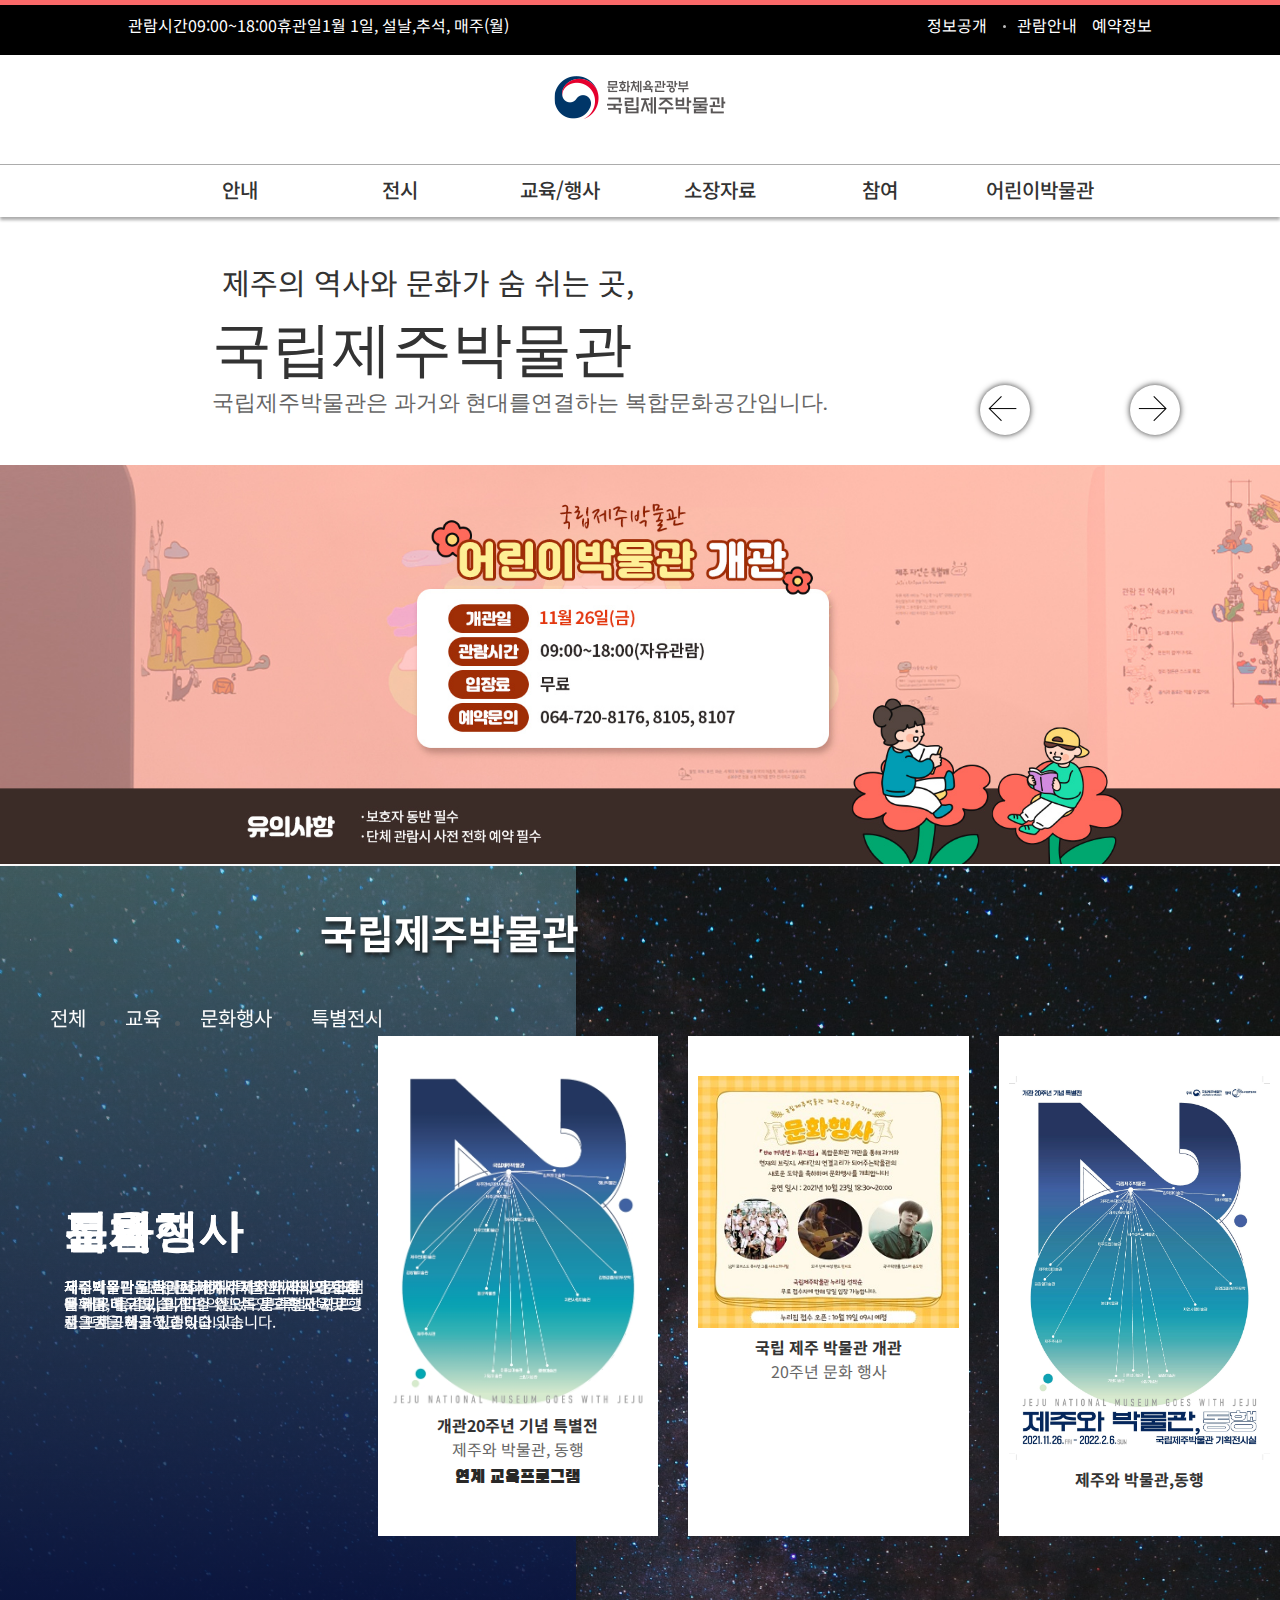
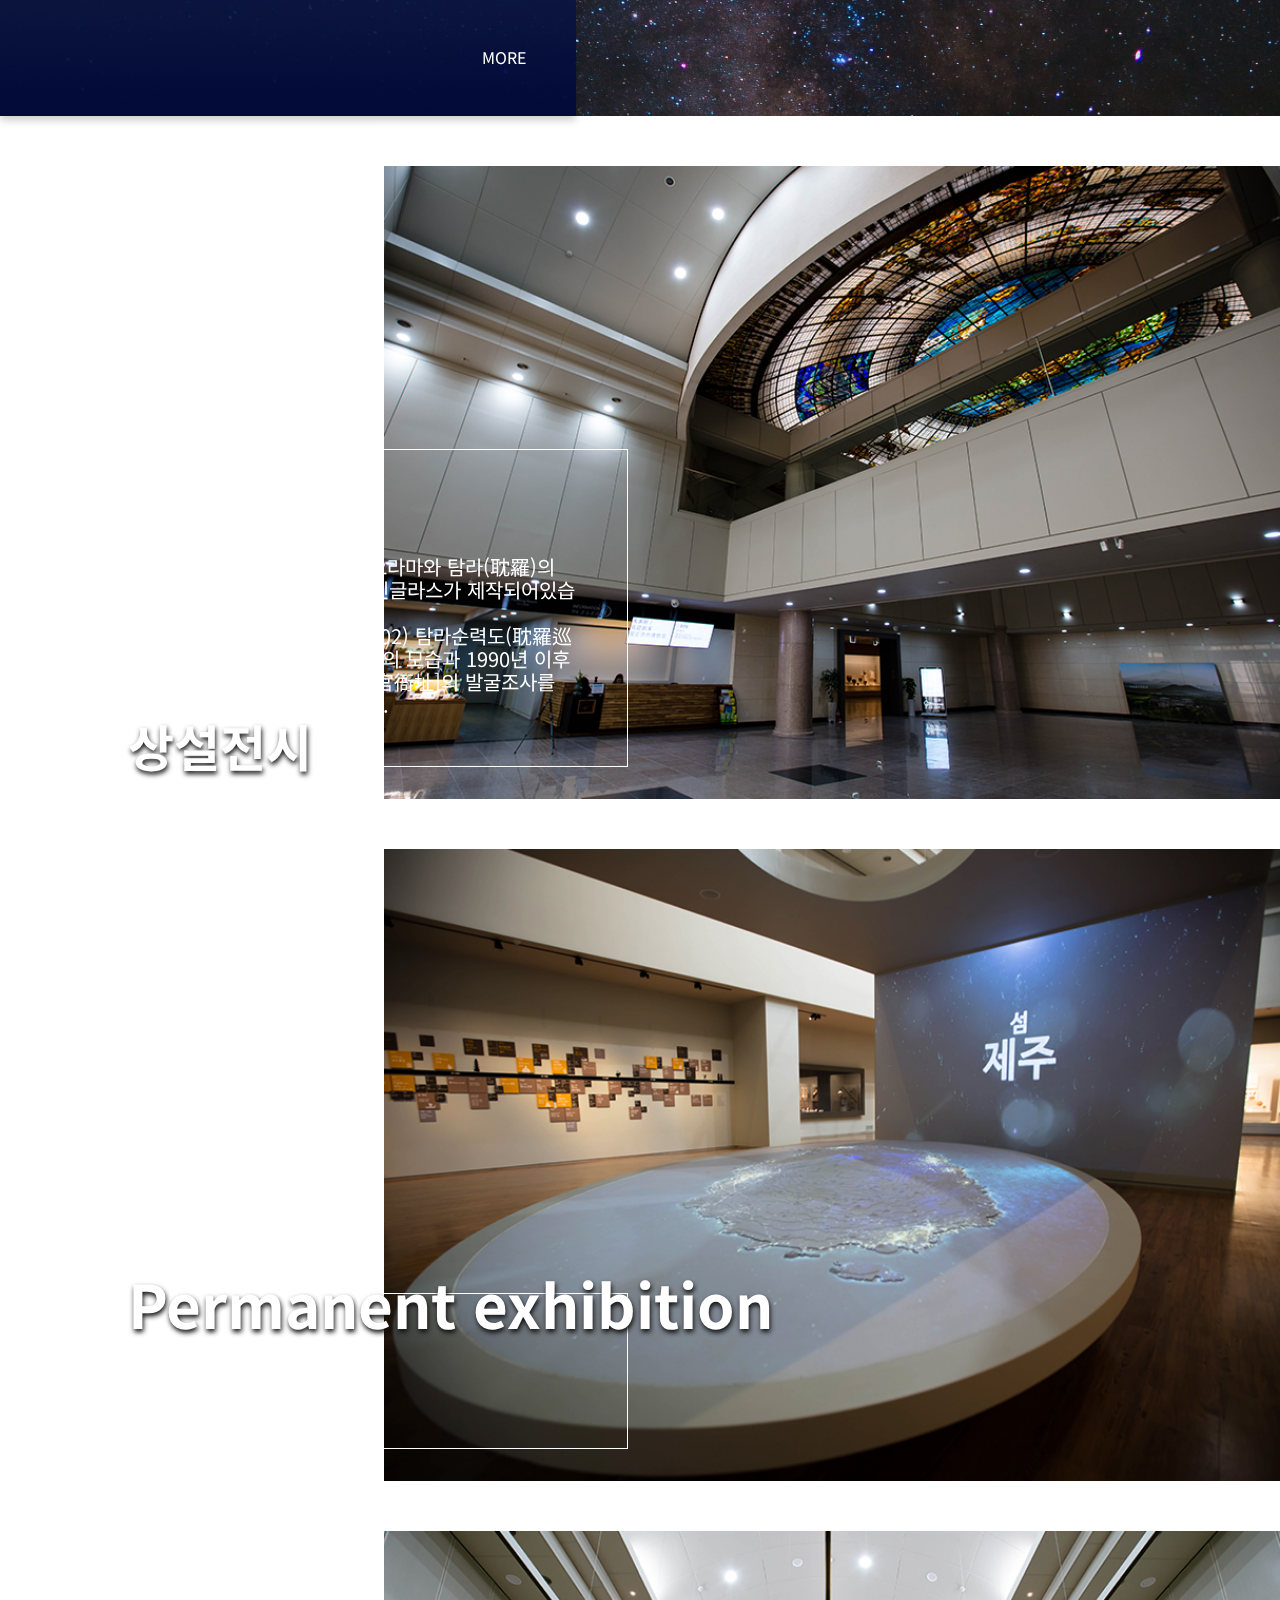
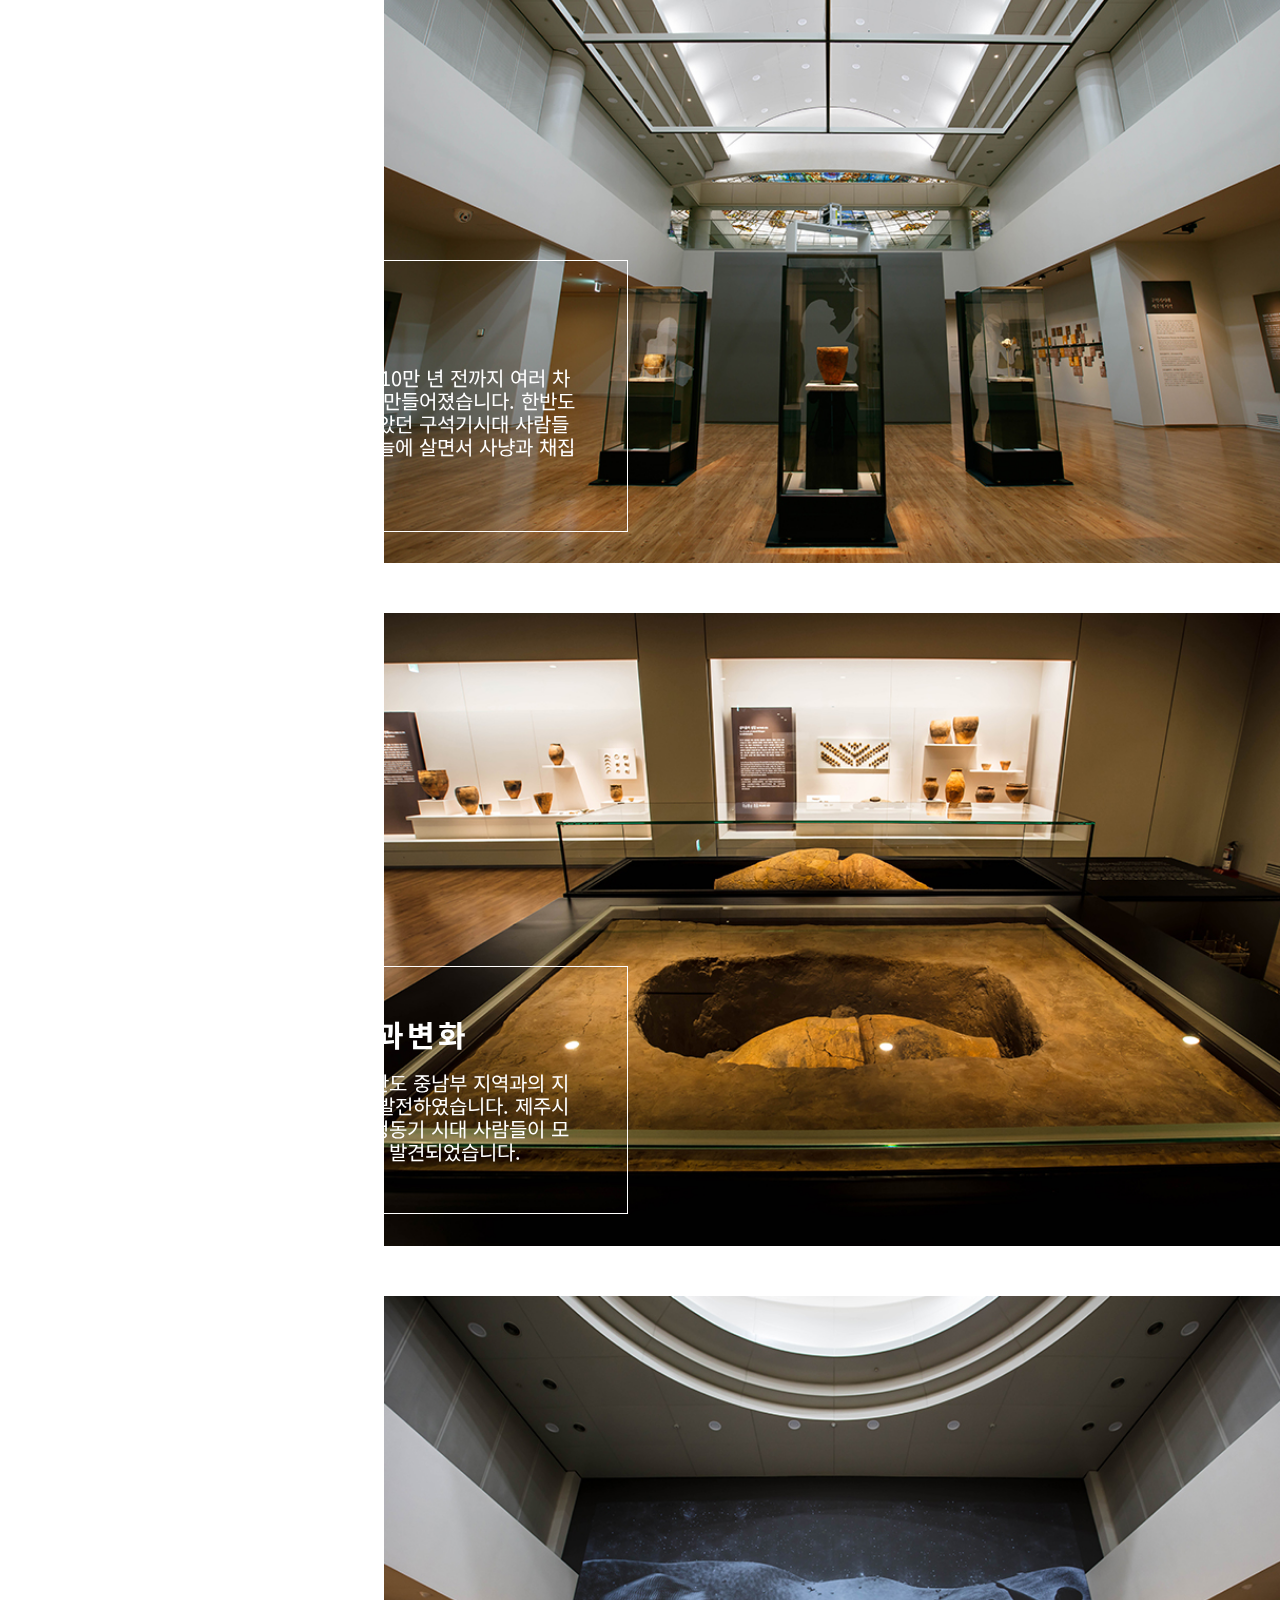
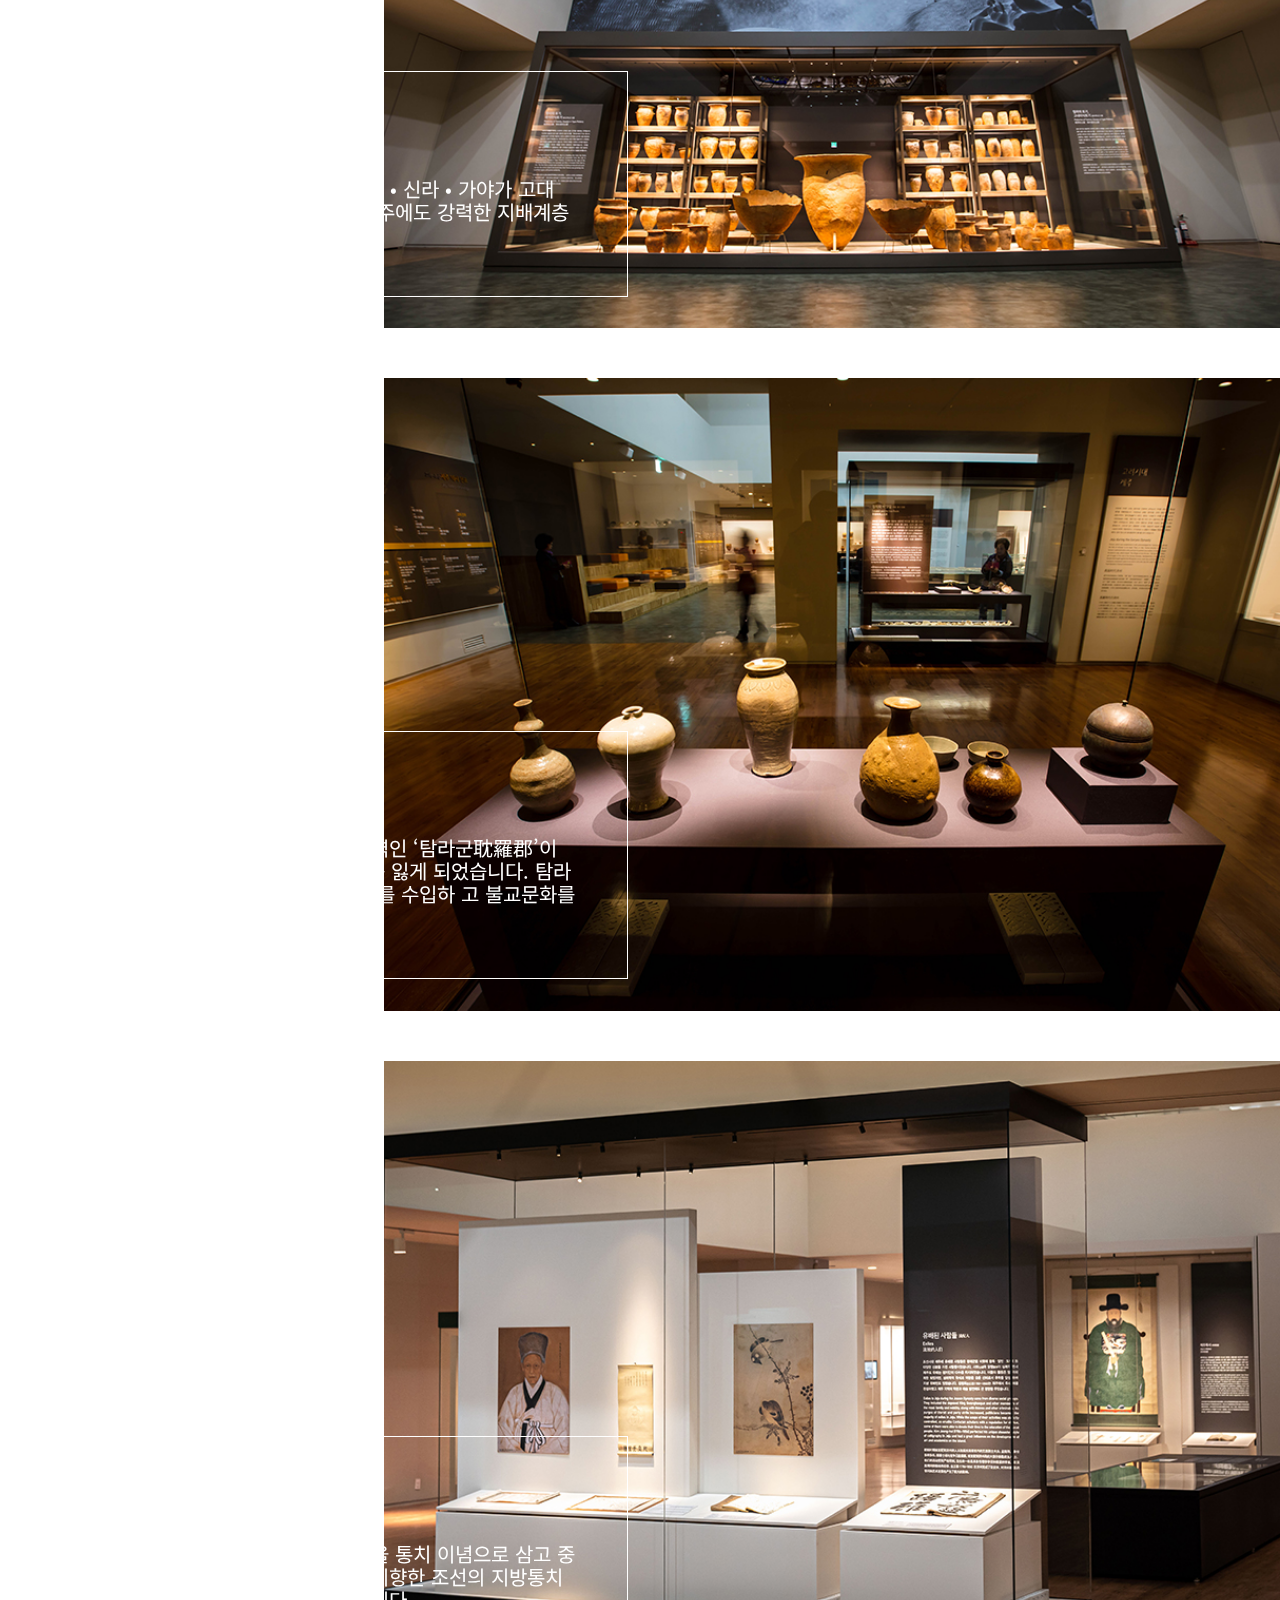
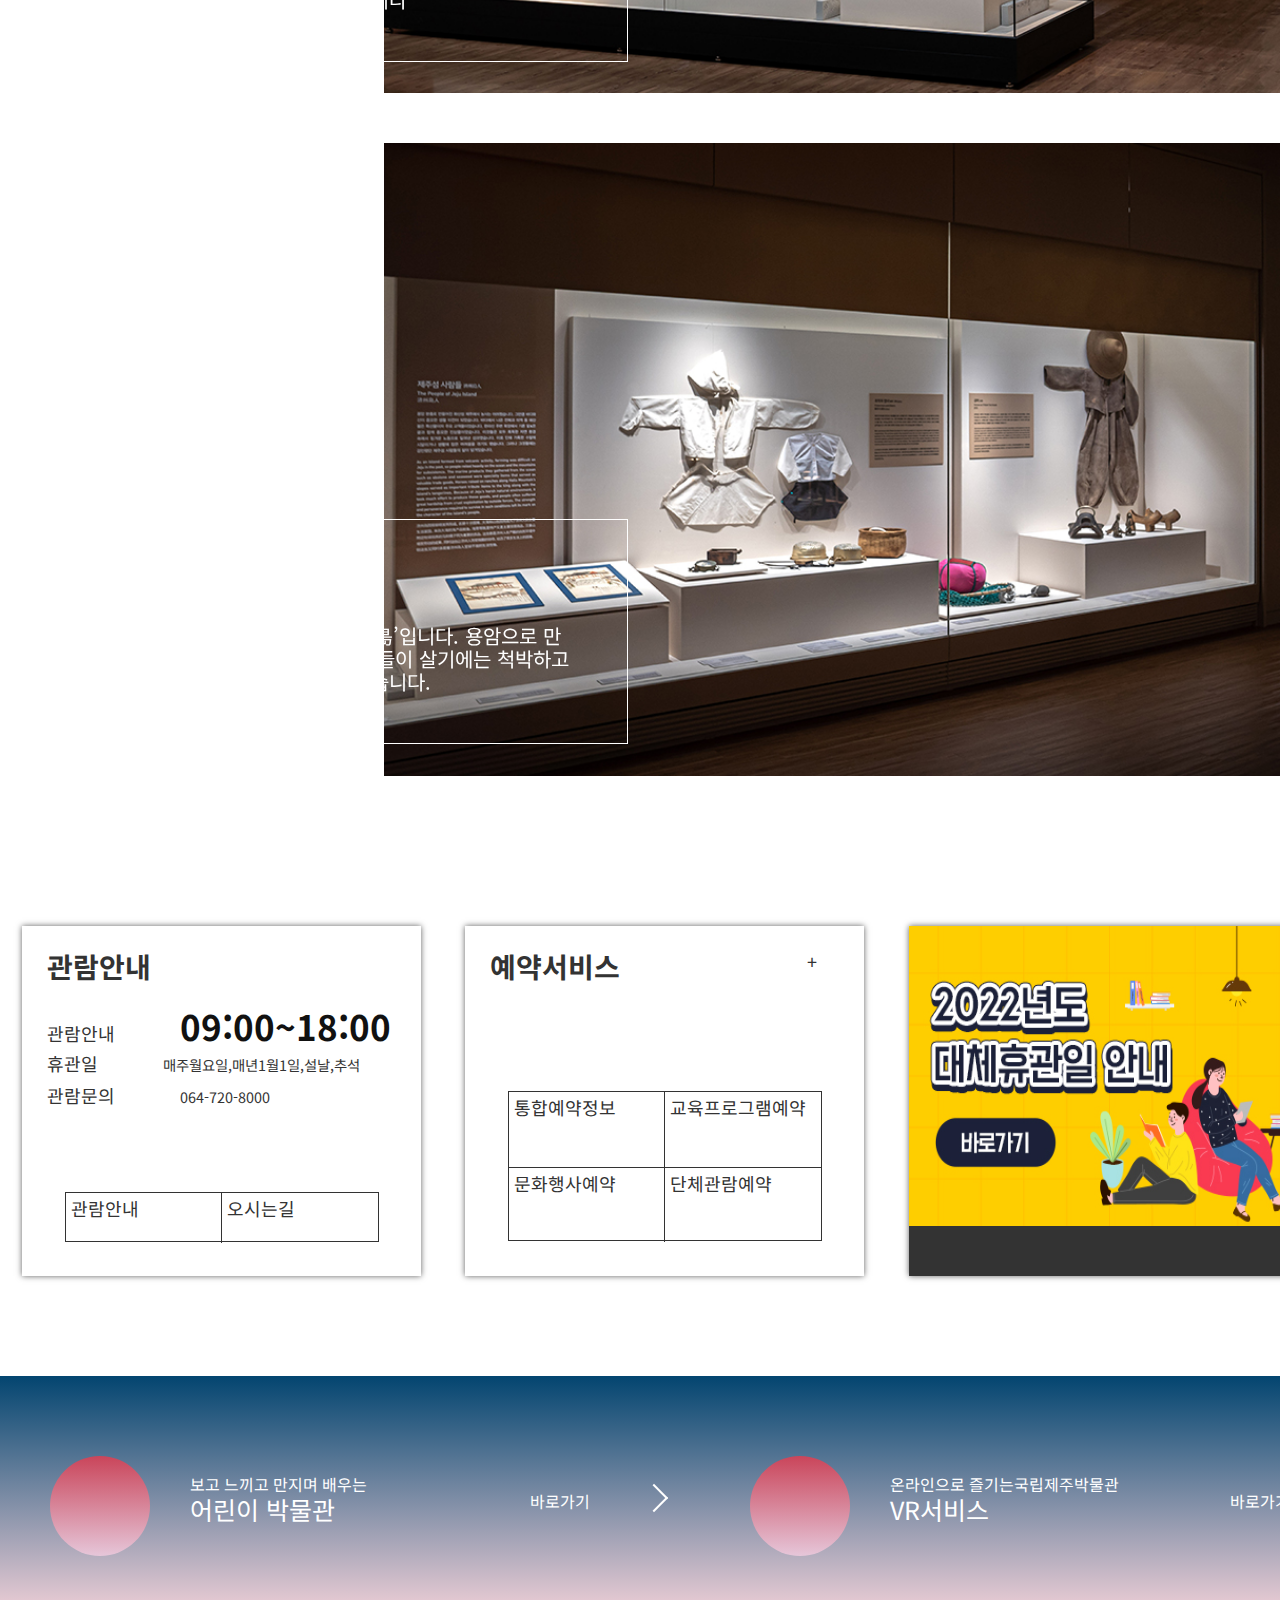
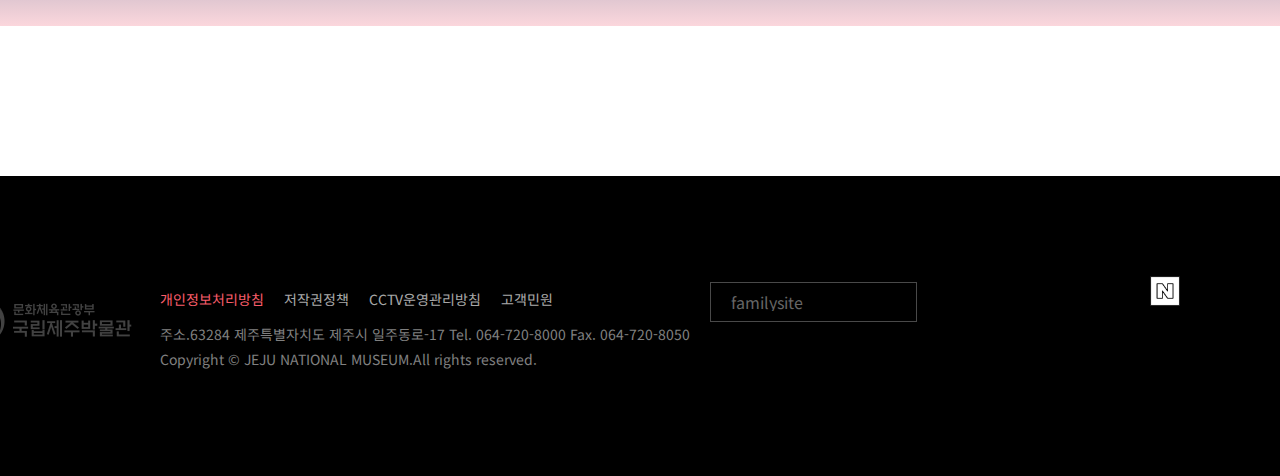
==== commit 2c331c9a: "Add files via upload" ====
--- a/index.html
+++ b/index.html
@@ -1,670 +1,670 @@
-<!DOCTYPE html>
-<html lang="ko">
-<head>
-    <meta charset="UTF-8">
-    <meta http-equiv="X-UA-Compatible" content="IE=edge">
-    <meta name="viewport" content="width=device-width, initial-scale=1.0">
-    <title>국립제주박물관</title>
-    <link rel="stylesheet" href="https://unpkg.com/swiper@7/swiper-bundle.min.css"/>
-    <link rel="stylesheet" href="00/nomal.css">
-    <link rel="stylesheet" href="css/basic.css">
-    <link rel="stylesheet" href="css/slick.css">
-    <link rel="stylesheet" href="css/sub.css">
-    <link rel="stylesheet" href="css/media.css">
-    <script src="javascript/jquery-3.6.0.min.js"></script>
-    <script src="https://kit.fontawesome.com/eaeb383721.js" crossorigin="anonymous"></script>
-    <script src="https://unpkg.com/swiper@7/swiper-bundle.min.js"></script>
-    <script src="javascript/slick.js"></script>
-    <script src="javascript/main.js"></script>
-    
-</head>
-<body>
-
- 
-    <header>
-        <div class="up">
-            <div class="util_menu left">
-             <ul>
-                 <li><a href="#">관람시간</a></li>
-                 <li><a href="#">09:00~18:00</a></li>
-                 <li><a href="#">휴관일</a></li>
-                 <li><a href="#">1월 1일, 설날,추석, 매주(월)</a></li>
-             </ul>
-         </div>
-            <div class="util_menu">
-                <ul>
-                    <li><a href="#"><span class="blind">인스타</span></a></li>
-                    <li><a href="#"><span class="blind">트위터</span></a></li>
-                    <li><a href="#"><span class="blind">페북</span></a></li>
-                    <li><a href="#"><span class="blind">네이버</span></a></li>
-                    <li><a href="#"><span class="blind">유튭</span></a></li>
-                    <li><a href="#">정보공개</a></li>
-                    <li class="member"><a href="#">관람안내</a></li>
-                    <li class="global">
-                       <a href="#">예약정보</a>
-                       <i class="fas fa-globe-asia"></i>
-                    </li>
-                </ul>
-            </div>
-         </div>
-       <div class="header_in">
-           <h1 class="logo">
-               <a href="index.html"></a>
-            </h1>
-            <div class="hamburger">
-                <span class="btn "></span>
-            </div><!--모바일일때 메뉴-->
-            
-           <nav id="gnb"><!--데스크탑 일때 메뉴-->
-               <ul>
-                   <li ><a href="#dp1" class="dp1">안내</a>
-                </li>
-                   <li><a href="#dp2" class="dp1">전시</a>
-                </li>
-                   <li><a href="#dp3" class="dp1">교육/행사</a>
-                </li>
-                   <li><a href="#dp4" class="dp1">소장자료</a>
-                </li>
-                   <li><a href="#dp5" class="dp1">참여</a>
-                </li>
-                   <li><a href="#dp6" class="dp1">어린이박물관</a>
-                </li>
-               </ul>
-           </nav>
-           <nav class="m_gnb"><!--모바일 일때 메뉴-->
-            <ul>
-                <li >
-                    <a href="#mdep1" class="m_dep1">안내</a>
-                    <ul class="m_list" id="mdep1">
-                        <li><a href="#">인사말</a></li>
-                        <li><a href="#">관람예약안내</a></li>
-                        <li><a href="#">시설소개</a></li>
-                        <li><a href="#">발자취</a></li>
-                        <li><a href="#">조직안내</a></li>
-                        <li><a href="#">미션</a></li>
-                        <li><a href="#">오시는길</a></li>
-                    </ul>
-                </li>
-                <li>
-                    <a href="#mdep2" class="m_dep1">전시</a>
-                    <ul class="m_list" id="mdep2">
-                        <li><a href="#">상설전시</a></li>
-                        <li><a href="#">특별전시</a></li>
-                        <li><a href="#">야외전시</a></li>
-                        <li><a href="#">실감영상실</a></li>
-                        <li><a href="#">온라인전시관</a></li>
-                    </ul>
-                </li>
-                <li>
-                    <a href="#mdep3" class="m_dep1">교육/행사</a>
-                    <ul class="m_list" id="mdep3">
-                        <li><a href="#">교육프로그램</a></li>
-                        <li><a href="#">문화행사</a></li>
-                        <li><a href="#">온라인배움터</a></li>
-                        <li><a href="#">오디오클립</a></li>
-                        <li><a href="#">이달의행사</a></li>
-                    </ul>
-                </li>
-                <li>
-                    <a href="#mdep4" class="m_dep1">소장자료</a>
-                    <ul class="m_list" id="mdep4">
-                        <li><a href="#">소장자료</a></li>
-                        <li><a href="#">학술연구</a></li>
-                        <li><a href="#">발간도서</a></li>
-                        <li><a href="#">소장도서</a></li>
-                        <li><a href="#">소장품복제,열람</a></li>
-                        <li><a href="#">보존처리</a></li>
-                        <li><a href="#">문화재기증</a></li>
-                        <li><a href="#">수어동영상</a></li>   
-                    </ul>
-                 </li>
-                <li>
-                    <a href="#mdep5" class="m_dep1">참여</a>
-                    <ul class="m_list" id="mdep5">
-                        <li><a href="#">박물관소식</a></li>
-                        <li><a href="#">자원봉사</a></li>
-                        <li><a href="#">정보공개</a></li>
-                    </ul>
-                </li>
-                <li>
-                    <a href="#mdep6" class="m_dep1">어린이박물관</a>
-                    <ul class="m_list" id="mdep6">
-                        <li>
-                            <a href="#">어린이박물관소개</a>
-                        </li>
-                        <li>
-                            <a href="#">어린이박물관구석구석</a>
-                        </li>
-                        <li>
-                            <a href="#">관람안내/관람TIP</a></li>
-                    </ul>
-             </li>
-            </ul>
-        </nav>
-       </div>
-       <div class="sub">
-           <div class="info">
-               <p class="infotitle">국립제주박물관</p>
-               <p class="infotxt">제주의 역사를 한눈에 <br>볼 수 있는 국립 제주박물관</p>
-               <ul class="clickbtn">
-                   <li class="btn1"><a href="#">어린이박물관</a></li>
-                   <li class="btn1"><a href="#">실감영상실</a></li>
-               </ul>
-           </div>
-           <ul>
-               <li>
-                   <ul class="depth2" id="dp1">
-                  
-                       <li><a href="morning.html">인사말</a></li>
-                       <li><a href="morning.html">관람예약안내</a></li>
-                       <li><a href="morning.html">시설소개</a></li>
-                       <li><a href="morning.html">발자취</a></li>
-                       <li><a href="morning.html">조직안내</a></li>
-                       <li><a href="morning.html">미션</a></li>
-                        <li><a href="morning.html">오시는길</a></li>
-                   </ul>
-               </li>
-               <li>
-                   <ul class="depth2" id="dp2">
-                <li><a href="morning.html">상설전시</a></li>
-                <li><a href="morning.html">특별전시</a></li>
-                <li><a href="morning.html">야외전시</a></li>
-                <li><a href="morning.html">실감영상실</a></li>
-                <li><a href="morning.html">온라인전시관</a></li>
-                
-            </ul></li>
-               <li>
-                <ul class="depth2" id="dp3">
-                    <li><a href="morning.html">교육프로그램</a></li>
-                    <li><a href="morning.html">문화행사</a></li>
-                    <li><a href="morning.html">교육자료실</a></li>
-                    <li><a href="morning.html">온라인배움터</a></li>
-                    <li><a href="morning.html">오디오클립</a></li>
-                    <li><a href="morning.html">이달의행사</a></li>
-                </ul>
-                </li>
-               <li>
-                <ul class="depth2" id="dp4">
-
-                    <li><a href="morning.html">소장자료</a></li>
-                    <li><a href="morning.html">학술연구</a></li>
-                    <li><a href="morning.html">발간도서</a></li>
-                    <li><a href="morning.html">소장도서</a></li>
-                    <li><a href="morning.html">소장품복제,열람</a></li>
-                    <li><a href="morning.html">보존처리</a></li>
-                    <li><a href="morning.html">문화재기증</a></li>
-                    <li><a href="morning.html">수어동영상</a></li>
-                   
-                   
-                </ul>
-               </li>
-               <li>
-                <ul class="depth2" id="dp5">
-
-                    <li><a href="morning.html">박물관소식</a></li>
-                    <li><a href="morning.html">자원봉사</a></li>
-                    <li><a href="morning.html">정보공개</a></li>
-                  
-                </ul>
-               </li>
-               <li>
-                <ul class="depth2" id="dp6">
-                <li><a href="morning.html">어린이박물관소개</a></li>
-                <li><a href="morning.html">어린이박물관구석구석</a></li>
-                <li><a href="morning.html">관람안내/관람TIP</a></li>
-            </ul>
-            </li>
-           </ul>
-       </div>
-      
-       
-   
-    </header>
-    <div id="wrap">
-    <div id="container">
-        <div class="subHeader">
-            
-            <div class="sub_headiIn">
-                <a href="#" class="logo"></a>
-                
-                <div class="sub_loc">
-                    <ul>
-                       <li>
-                           <p>제주의 역사와 문화가 숨 쉬는 곳,<br></p>
-                            <strong>국립제주박물관</strong><br>
-                            <small>국립제주박물관은 과거와 현대를 연결하는 복합문화공간입니다.</small>
-                            
-                       </li>
-                    </ul>
-                </div>
-                <a href="#" class="top"></a>
-            </div>
-        </div>
-        <section class=" slide1">
-            <div class="slideshow">
-                <div class="slide_item">
-                  <div class="slick_slider"><img src="img/kr_main_swap_0_1637825821.jpg" alt="" ></div>
-                  <div class="slick_slider"><img src="img/kr_main_swap_0_1641456425.jpg" alt="" ></div>
-                  <div class="slick_slider"><img src="img/kr_main_swap_0_1641796865.jpg" alt="" ></div>
-                </div>
-                <div class=""></div>
-                <div class=""></div>
-                <div class=""></div>
-              </div>
-       
-           
-            <!--서브메인 끝--->
-        </section>
-        
-
-        <section class="sub_pdListWrap best_p">
-            <h2 class="title hh">
-                국립제주박물관
-            </h2>
-           
-            <div class="pd_tab">
-                <ul>
-                    <li class=""><a href="#section1">전체</a></li>
-                    <li class=""><a href="#section2">교육</a></li>
-                    <li class=""><a href="#section3">문화행사</a></li>
-                    <li class=""><a href="#section4">특별전시</a></li>
-                    <span class="morebtn"><a href="#section6">MORE</a></span>
-                </ul>
-               
-            </div>
-            <div class="SubpdLiInner " id="section1">
-                <div class="suptxt ">
-                    <h2>전체</h2>
-                    <p>제주박물관 교육, 문화행사,특별전시의 프로그램을 제공하고 있습니다.</p>
-                </div>
-            <ul>
-                <li class="">
-                    <div class="img">
-                        <img src="img/edu_0_1637757448.jpg" alt="제주와 박물관,동행">
-                    </div>
-                    <strong class="tit">개관20주년 기념 특별전</strong>
-                    <span class="en">제주와 박물관, 동행</span>
-                    <span class="kal">연계 교육프로그램</span>
-                    <p class="summary">교육기간 | 2021-12-04 ~2022-01-19<br>
-                        교육대상 | 초등학생
-                    </p>
-                    <a href="#" class="btn_view"></a>
-                </li>
-                <li class="">
-                    <div class="img">
-                        <img src="img/culture_0_1634530805.jpg" alt="문화가있는날">
-                    </div>
-                    <strong class="tit">국립 제주 박물관 개관</strong>
-                    <span class="en">20주년 문화 행사</span>
-                    <span class="kal"></span>
-                    <p class="summary">
-                    행사기간 | 2021-10-23 ~ 2021-10-23<br>
-                    참가대상 | 일반인 누구나<br>
-                    </p>
-                    <a href="#" class="btn_view"></a>
-                </li>
-                <li class="">
-                    <div class="img">
-                        <img src="img/special_exhibit_0_1637287303.jpg" alt="진행">
-                    </div>
-                    <strong class="tit">제주와 박물관,동행</strong>
-                    <span class="en"></span>
-                    <span class="kal"></span>
-                    <p class="summary">전시장소 | 국립제주박물관 기획전시실<br>
-                        전시기간 | 2021-11-26~2022-02-06<br>
-                        </p>
-                    <a href="#" class="btn_view"></a>
-                </li>
-            </ul>
-        </div>
-        
-        <div class="SubpdLiInner "  id="section2">
-            <div class="suptxt ">
-                <h2>교육</h2>
-                <p>국립제주박물관은 탐라에서 제주까지의 역사와 문화를 배우며, 즐기고 익힐 수 있도록 교육및 행사 프로그램을 진행하고 있습니다.</p>
-            </div>
-            <ul>
-                <li class="">
-                    <div class="img">
-                        <img src="img/edu_0_1637757448.jpg" alt="제주와 박물관,동행">
-                    </div>
-                    <strong class="tit">개관20주년 기념 특별전</strong>
-                    <span class="en">제주와 박물관, 동행 연계 교육프로그램</span>
-                    <span class="kal"></span>
-                    <p class="summary">교육기간 | 2021-12-04 ~2022-01-19<br>
-                        교육대상 | 초등학생
-                    </p>
-                    <a href="#" class="btn_view"></a>
-                </li>
-                <li class="">
-                    <div class="img">
-                        <img src="img/edu_0_1633596533.jpg" alt="문화가있는날">
-                    </div>
-                    <strong class="tit">어린이 박물관 시범운영</strong>
-                    <span class="en"></span>
-                    <span class="kal"></span>
-                    <p class="summary">
-                    교육기간 | 2021-10-12 ~ 2021-10-16<br>
-                    교육대상 | 6-10세어린이<br>
-                    </p>
-                    <a href="#" class="btn_view"></a>
-                </li>
-                <li class="">
-                    <div class="img">
-                        <img src="img/edu_0_1634085299.jpg" alt="진행">
-                    </div>
-                    <strong class="tit">국립제주박물관 문화행사</strong>
-                    <span class="en">뮤지엄테라피</span>
-                    <span class="kal"></span>
-                         <p class="summary">교육기간 | 2021-09-29 ~ 2021-09-29<br>
-                            교육대상 | 6-10세어린이<br>
-                        </p>
-                    <a href="#" class="btn_view"></a>
-                </li>
-            </ul>
-        </div>
-       
-        <div class="SubpdLiInner "  id="section3">
-            <div class="suptxt ">
-                <h2>문화행사</h2>
-                <p>제주박물관 탐라에서 제주까지의 역사와 문화를 배우며, 즐기고, 익힐 수 있도록 문화행사 프로그램을 제공하고 있습니다.</p>
-            </div>
-            <ul>
-                <li class="">
-                    <div class="img">
-                        <img src="img/culture_0_1634530805.jpg" alt="제주와 박물관,동행">
-                    </div>
-                    <strong class="tit">국립제주박물관</strong>
-                    <span class="en">개관2 0주년 문화행사</span>
-                    <span class="kal"></span>
-                    <p class="summary">행사기간 | 2021-10-23 ~2022-10-23<br>
-                        참가대상 | 일반인 누구나
-                    </p>
-                    <a href="#" class="btn_view"></a>
-                </li>
-                <li class="">
-                    <div class="img">
-                        <img src="img/culture_0_1567054470.jpg" alt="문화가있는날">
-                    </div>
-                    <strong class="tit">제18회 어린이 문화재</strong>
-                    <span class="en">그리기 만들기 대회</span>
-                    <span class="kal"></span>
-                    <p class="summary">
-                    행사기간 | 2019-10-05 ~ 2019-10-05<br>
-                    참가대상 | 유치뷰(6세~7세) 초등학생<br>
-                    </p>
-                    <a href="#" class="btn_view"></a>
-                </li>
-                <li class="">
-                    <div class="img">
-                        <img src="img/culture_0_1548909423.jpg" alt="진행">
-                    </div>
-                    <strong class="tit">2019 설맞이 전통 민속놀이 한마당</strong>
-                    <span class="en"></span>
-                    <span class="kal"></span>
-                    <p class="summary">행사기간 | 2019-02-04 ~ 2019-02-06 <br>
-                        참가대상 | 가족<br>
-                        </p>
-                    <a href="#" class="btn_view"></a>
-                </li>
-            </ul>
-        </div>
-        
-        <div class="SubpdLiInner"  id="section4">
-            <div class="suptxt ">
-                <h2>특별전시</h2>
-                <p>제주박물관은 탐라에서 제주까지의 역사와 문화를 배우며, 즐기고, 익힐 수 있도록 특별전시 프로그램을 제공하고 있습니다.</p>
-            </div>
-            <ul>
-                <li class="">
-                    <div class="img">
-                        <img src="img/special_exhibit_0_1637287303.jpg" alt="제주와 박물관,동행">
-                    </div>
-                    <strong class="tit">제주와 박물관, 동행</strong>
-                    <span class="en"></span>
-                    <span class="kal"></span>
-                    <p class="summary">전시장소 | 국립제주박물관 기획전시실<br>
-                        전시기간 | 2021-11-26 ~ 2022-02-06
-                    </p>
-                    <a href="#" class="btn_view"></a>
-                </li>
-                <li class="">
-                    <div class="img">
-                        <img src="img/special_exhibit_0_1604297115.jpg" alt="문화가있는날">
-                    </div>
-                    <strong class="tit">그림에 담은 옛 제주의 기억, 탐라순력도</strong>
-                    <span class="en"></span>
-                    <span class="kal"></span>
-                    <p class="summary">
-                    전시장소 | 국립제주박물관 기획전시실<br>
-                    전시기간 | 2020-11-10 ~ 2021-02-14<br>
-                    </p>
-                    <a href="#" class="btn_view"></a>
-                </li>
-                <li class="">
-                    <div class="img">
-                        <img src="img/special_exhibit_0_1595984588.jpg" alt="진행">
-                    </div>
-                    <strong class="tit">해양 제주 OCEA JEJU</strong>
-                    <span class="en">바다에서 바라본 제주바다</span>
-                    <span class="kal"></span>
-                    <p class="summary">전시장소 | 국립제주박물관 기획전시실<br>
-                        전시기간 | 2020-08-11~2020-10-11<br>
-                        </p>
-                    <a href="#" class="btn_view"></a>
-                </li>
-            </ul>
-        </div>
-        </section>
-     
-      <!-- Slider main container -->
- <div class="contentslider">
-      <h2 class="title">
-        상설전시
-    </h2>
-    <span class="bgimg">Permanent exhibition</span>
- <div class="swiper">
-    <!-- Additional required wrapper -->
-    <div class="swiper-wrapper">
-      <!-- Slides --> 
-      <div class="swiper-slide">
-          <img src="img/exhibition_01.jpg" alt="중앙홀">
-          <div class="textmessege">
-              <h3>중앙홀</h3>
-              <p>제주읍성(濟州邑城) 디오라마와 탐라(耽羅)의 개국신화를 표현한 스테인글라스가 제작되어있습니다. <br>제주읍성은 숙종28년(1702) 탐라순력도(耽羅巡歷圖)에 그려진 제주읍성의 모습과 1990년 이후 제주목(濟州牧) 관아터[官衙址]의 발굴조사를 토대로 재현해놓았습니다.​</p>
-          </div>
-        </div>
-      <div class="swiper-slide">
-          <img src="img/exhibition_02.jpg" alt="섬제주">
-          <div class="textmessege">
-            <h3>섬제주</h3>
-            <p></p>
-        </div>
-        </div>
-      <div class="swiper-slide">
-          <img src="img/exhibition_03.jpg" alt="선사시대제주">
-          <div class="textmessege">
-            <h3>선사시대 제주</h3>
-            <p>제주는 180만 년 전부터 10만 년 전까지 여러 차례에 걸친 화산 활동으로 만들어졌습니다. 한반도에서 제주로 이동하여 살았던 구석기시대 사람들은 주로 동굴이나 바위그늘에 살면서 사냥과 채집을 하였습니다.</p>
-        </div>
-        </div>
-        <div class="swiper-slide">
-            <img src="img/exhibition_04.jpg" alt="섬마을">
-            <div class="textmessege">
-                <h3>섬마을의 발전과변화</h3>
-                <p>제주의 청동기문화는 한반도 중남부 지역과의 지속적인 교류로 형성되어 발전하였습니다. 제주시 삼양동과 용담동에서는 청동기 시대 사람들이 모여 살았던 큰 마을 유적이 발견되었습니다.</p>
-            </div>
-          </div>
-          <div class="swiper-slide">
-            <img src="img/exhibition_05.jpg" alt="고려시대">
-            <div class="textmessege">
-                <h3>섬나라 탐라국</h3>
-                <p>한반도에서 고구려 • 백제 • 신라 • 가야가 고대 국가로 성장하는 시기 제주에도 강력한 지배계층이 있었습니다.</p>
-            </div>
-          </div>
-          <div class="swiper-slide">
-            <img src="img/exhibition_06.jpg" alt="조선시대">
-            <div class="textmessege">
-                <h3>고려시대 제주</h3>
-                <p>탐라국은 고려의 행정구역인 ‘탐라군耽羅郡’이 되면서 ‘나라國’의 지위를 잃게 되었습니다. 탐라는 고려의 영향으로 청자를 수입하 고 불교문화를 받아들였습니다. </p>
-            </div>
-          </div>
-          <div class="swiper-slide">
-            <img src="img/exhibition_07.jpg" alt="제주섬">
-            <div class="textmessege">
-                <h3>조선시대 제주</h3>
-                <p>조선시대 제주는 성리학을 통치 이념으로 삼고 중앙집권적인 왕도정치를 지향한 조선의 지방통치제도에 의해 운영되었습니다</p>
-            </div>
-          </div>
-          <div class="swiper-slide">
-            <img src="img/exhibition_08.jpg" alt="제주섬">
-            <div class="textmessege">
-                <h3>제주섬 사람들</h3>
-                <p>제주도는 ‘도道’이자 ‘도島’입니다. 용암으로 만들어진 화산섬으로, 사람들이 살기에는 척박하고 힘겨운 생존의 공간이었습니다. </p>
-            </div>
-          </div>
-    </div>
-    <!-- If we need pagination -->
-    <div class="swiper-pagination"></div>
-  
-    <!-- If we need navigation buttons -->
-    <div class="swiper-button-prev secondarrowLeft"></div>
-    <div class="swiper-button-next secondarrowRight"></div>
-  
-    <!-- If we need scrollbar -->
-    <div class="swiper-scrollbar"></div>
-  </div>
-
-
-    </div><!--컨테이너 끝-->
-<!--관람안내 시작-->
-    <div class="quickmenu">
-      <div class="quick_w">
-        <div class="part1">
-            <ul class="part1-1">
-                <li class="maintitle">
-                    <a href="#" >관람안내</a>
-                </li>
-                <li><a href="#" >관람안내 
-                    <strong >09:00~18:00</strong></a></li>
-                <li><a href="#">휴관일 
-                    <small>매주월요일,매년1월1일,설날,추석</small></a></li>
-                <li><a href="#">관람문의 
-                    <small> 064-720-8000</small>
-                </a></li>
-              <ul class="cell">
-                <li><a href="#">관람안내</a></li>
-                <li><a href="#">오시는길</a></li>
-                </ul>
-            </ul>
-        </div>
-        <div class="part2">
-            <ul class="part1-1">
-                <li class="maintitle"><a href="#">예약서비스</a></li>
-                    <ul class="cell ww">
-                        <li><a href="#">통합예약정보</a></li>
-                        <li><a href="#">교육프로그램예약</a></li>
-                        <li><a href="#">문화행사예약</a></li>
-                        <li><a href="#">단체관람예약</a></li>
-                    </ul>
-                <li class="plus"><a href="#">+<span class="blind">더보기</span></a></li>
-            </ul>
-        </div>
-        <div class="part3">
-            <ul class="part1-1 center">
-                <li><a href="#"><img src="img/kr_popup_zone_0_1637719087.jpg" alt=""></a></li>
-                <li><a href="#"><img src="img/kr_popup_zone_0_1642666394.jpg" alt="" srcset=""></a></li>
-            </ul>
-             <dt class="hadan"></dt>
-        </div> 
-      </div>
-
-    </div><!--관람안내quickmenu 끝-->
-    <div class="footeruper">
-      <div class="footerUper_w">
-        <ul class="footerlist">
-            <li class="footeritem">
-                <a href="#">
-                <dd >
-                    <span class="circle">
-                        <i class="fas fa-school"></i>
-                    </span>
-                 </dd>
-                <dt>
-                    <small>보고 느끼고 만지며 배우는</small><br> 어린이 박물관
-                </dt>
-                <dd class="baro">바로가기
-                    <em></em>
-                </dd> 
-            </a>
-        </li>
-            <li class="footeritem">
-                <a href="#">
-                <dd >
-                    <span class="circle">
-                        <i class="fas fa-vr-cardboard"></i>
-                     </span>
-            </dd>
-                <dt>
-                    <small>온라인으로 즐기는국립제주박물관</small><br> VR서비스
-                </dt>
-                <dd class="baro">
-                    바로가기
-                    <em></em>
-                </dd>
-            </a>
-        </li>
-        </ul>
-      </div>
-    </div>
-    </div>
-    </div>
-    <footer>
-        <div class="footerInner">
-            <div class="logo">
-                <h1><img src="img/flogo.png" alt="" ></h1>
-            </div>
-            <div class="footiMenu">
-               
-                <ul>
-                 
-                    <li><a href="#" class="gaein">개인정보처리방침</a></li>
-                    <li><a href="#">저작권정책</a></li>
-                    <li><a href="#">CCTV운영관리방침</a></li>
-                    <li><a href="#">고객민원</a></li>
-                   
-                </ul>
-            </div>
-            <address>
-                주소.63284 제주특별자치도 제주시 일주동로-17 Tel. 064-720-8000 Fax. 064-720-8050
-                Copyright &copy; JEJU NATIONAL MUSEUM.All rights reserved.
-            </address>
-            <div class="fam">
-                 <select name="" id="">
-                     <option value="">familysite</option>
-                     <option value="">국립박물관문화재단</option>
-                     <option value="">사단법인한국박물관협회</option>
-                     <option value="">국립익산박물관</option>
-                     <option value="">국립경주박물관</option>
-                     <option value="">국립김해박물관</option>
-                 </select>
-                </div>
-                <div class="sns">
-                <ul>
-                    <li ><a href="#"><i class="fab fa-facebook-square"></i></a></li>
-                    <li><a href="#"><i class="fab fa-twitter-square"></i></a></li>
-                    <li ><a href="#"><i class="fab fa-instagram-square"></i></a></li>
-                    <li ><a href="#"><span class="naver"></span></a></li>
-                    <li><a href="#"><i class="fab fa-youtube-square"></i></a></li>
-                </ul>
-            </div>
-            
-        </div>
-    </footer>
- 
- 
-
-  <script src="https://unpkg.com/swiper@7/swiper-bundle.min.js"></script>
-  <script src="javascript/subwiper.js"></script>
-</body>
-</html>
+<!DOCTYPE html>
+<html lang="ko">
+<head>
+    <meta charset="UTF-8">
+    <meta http-equiv="X-UA-Compatible" content="IE=edge">
+    <meta name="viewport" content="width=device-width, initial-scale=1.0">
+    <title>국립제주박물관</title>
+    <link rel="stylesheet" href="https://unpkg.com/swiper@7/swiper-bundle.min.css"/>
+    <link rel="stylesheet" href="00/nomal.css">
+    <link rel="stylesheet" href="css/basic.css">
+    <link rel="stylesheet" href="css/slick.css">
+    <link rel="stylesheet" href="css/sub.css">
+    <link rel="stylesheet" href="css/media.css">
+    <script src="javascript/jquery-3.6.0.min.js"></script>
+    <script src="https://kit.fontawesome.com/eaeb383721.js" crossorigin="anonymous"></script>
+    <script src="https://unpkg.com/swiper@7/swiper-bundle.min.js"></script>
+    <script src="javascript/slick.js"></script>
+    <script src="javascript/main.js"></script>
+    
+</head>
+<body>
+
+ 
+    <header>
+        <div class="up">
+            <div class="util_menu left">
+             <ul>
+                 <li><a href="#">관람시간</a></li>
+                 <li><a href="#">09:00~18:00</a></li>
+                 <li><a href="#">휴관일</a></li>
+                 <li><a href="#">1월 1일, 설날,추석, 매주(월)</a></li>
+             </ul>
+         </div>
+            <div class="util_menu">
+                <ul>
+                    <li><a href="#"><span class="blind">인스타</span></a></li>
+                    <li><a href="#"><span class="blind">트위터</span></a></li>
+                    <li><a href="#"><span class="blind">페북</span></a></li>
+                    <li><a href="#"><span class="blind">네이버</span></a></li>
+                    <li><a href="#"><span class="blind">유튭</span></a></li>
+                    <li><a href="#">정보공개</a></li>
+                    <li class="member"><a href="#">관람안내</a></li>
+                    <li class="global">
+                       <a href="#">예약정보</a>
+                       <i class="fas fa-globe-asia"></i>
+                    </li>
+                </ul>
+            </div>
+         </div>
+       <div class="header_in">
+           <h1 class="logo">
+               <a href="index.html"></a>
+            </h1>
+            <div class="hamburger">
+                <span class="btn "></span>
+            </div><!--모바일일때 메뉴-->
+            
+           <nav id="gnb"><!--데스크탑 일때 메뉴-->
+               <ul>
+                   <li ><a href="#dp1" class="dp1">안내</a>
+                </li>
+                   <li><a href="#dp2" class="dp1">전시</a>
+                </li>
+                   <li><a href="#dp3" class="dp1">교육/행사</a>
+                </li>
+                   <li><a href="#dp4" class="dp1">소장자료</a>
+                </li>
+                   <li><a href="#dp5" class="dp1">참여</a>
+                </li>
+                   <li><a href="#dp6" class="dp1">어린이박물관</a>
+                </li>
+               </ul>
+           </nav>
+           <nav class="m_gnb"><!--모바일 일때 메뉴-->
+            <ul>
+                <li >
+                    <a href="#mdep1" class="m_dep1">안내</a>
+                    <ul class="m_list" id="mdep1">
+                        <li><a href="#">인사말</a></li>
+                        <li><a href="#">관람예약안내</a></li>
+                        <li><a href="#">시설소개</a></li>
+                        <li><a href="#">발자취</a></li>
+                        <li><a href="#">조직안내</a></li>
+                        <li><a href="#">미션</a></li>
+                        <li><a href="#">오시는길</a></li>
+                    </ul>
+                </li>
+                <li>
+                    <a href="#mdep2" class="m_dep1">전시</a>
+                    <ul class="m_list" id="mdep2">
+                        <li><a href="#">상설전시</a></li>
+                        <li><a href="#">특별전시</a></li>
+                        <li><a href="#">야외전시</a></li>
+                        <li><a href="#">실감영상실</a></li>
+                        <li><a href="#">온라인전시관</a></li>
+                    </ul>
+                </li>
+                <li>
+                    <a href="#mdep3" class="m_dep1">교육/행사</a>
+                    <ul class="m_list" id="mdep3">
+                        <li><a href="#">교육프로그램</a></li>
+                        <li><a href="#">문화행사</a></li>
+                        <li><a href="#">온라인배움터</a></li>
+                        <li><a href="#">오디오클립</a></li>
+                        <li><a href="#">이달의행사</a></li>
+                    </ul>
+                </li>
+                <li>
+                    <a href="#mdep4" class="m_dep1">소장자료</a>
+                    <ul class="m_list" id="mdep4">
+                        <li><a href="#">소장자료</a></li>
+                        <li><a href="#">학술연구</a></li>
+                        <li><a href="#">발간도서</a></li>
+                        <li><a href="#">소장도서</a></li>
+                        <li><a href="#">소장품복제,열람</a></li>
+                        <li><a href="#">보존처리</a></li>
+                        <li><a href="#">문화재기증</a></li>
+                        <li><a href="#">수어동영상</a></li>   
+                    </ul>
+                 </li>
+                <li>
+                    <a href="#mdep5" class="m_dep1">참여</a>
+                    <ul class="m_list" id="mdep5">
+                        <li><a href="#">박물관소식</a></li>
+                        <li><a href="#">자원봉사</a></li>
+                        <li><a href="#">정보공개</a></li>
+                    </ul>
+                </li>
+                <li>
+                    <a href="#mdep6" class="m_dep1">어린이박물관</a>
+                    <ul class="m_list" id="mdep6">
+                        <li>
+                            <a href="#">어린이박물관소개</a>
+                        </li>
+                        <li>
+                            <a href="#">어린이박물관구석구석</a>
+                        </li>
+                        <li>
+                            <a href="#">관람안내/관람TIP</a></li>
+                    </ul>
+             </li>
+            </ul>
+        </nav>
+       </div>
+       <div class="sub">
+           <div class="info">
+               <p class="infotitle">국립제주박물관</p>
+               <p class="infotxt">제주의 역사를 한눈에 <br>볼 수 있는 국립 제주박물관</p>
+               <ul class="clickbtn">
+                   <li class="btn1"><a href="#">어린이박물관</a></li>
+                   <li class="btn1"><a href="#">실감영상실</a></li>
+               </ul>
+           </div>
+           <ul>
+               <li>
+                   <ul class="depth2" id="dp1">
+                  
+                       <li><a href="morning.html">인사말</a></li>
+                       <li><a href="morning.html">관람예약안내</a></li>
+                       <li><a href="morning.html">시설소개</a></li>
+                       <li><a href="morning.html">발자취</a></li>
+                       <li><a href="morning.html">조직안내</a></li>
+                       <li><a href="morning.html">미션</a></li>
+                        <li><a href="morning.html">오시는길</a></li>
+                   </ul>
+               </li>
+               <li>
+                   <ul class="depth2" id="dp2">
+                <li><a href="morning.html">상설전시</a></li>
+                <li><a href="morning.html">특별전시</a></li>
+                <li><a href="morning.html">야외전시</a></li>
+                <li><a href="morning.html">실감영상실</a></li>
+                <li><a href="morning.html">온라인전시관</a></li>
+                
+            </ul></li>
+               <li>
+                <ul class="depth2" id="dp3">
+                    <li><a href="morning.html">교육프로그램</a></li>
+                    <li><a href="morning.html">문화행사</a></li>
+                    <li><a href="morning.html">교육자료실</a></li>
+                    <li><a href="morning.html">온라인배움터</a></li>
+                    <li><a href="morning.html">오디오클립</a></li>
+                    <li><a href="morning.html">이달의행사</a></li>
+                </ul>
+                </li>
+               <li>
+                <ul class="depth2" id="dp4">
+
+                    <li><a href="morning.html">소장자료</a></li>
+                    <li><a href="morning.html">학술연구</a></li>
+                    <li><a href="morning.html">발간도서</a></li>
+                    <li><a href="morning.html">소장도서</a></li>
+                    <li><a href="morning.html">소장품복제,열람</a></li>
+                    <li><a href="morning.html">보존처리</a></li>
+                    <li><a href="morning.html">문화재기증</a></li>
+                    <li><a href="morning.html">수어동영상</a></li>
+                   
+                   
+                </ul>
+               </li>
+               <li>
+                <ul class="depth2" id="dp5">
+
+                    <li><a href="morning.html">박물관소식</a></li>
+                    <li><a href="morning.html">자원봉사</a></li>
+                    <li><a href="morning.html">정보공개</a></li>
+                  
+                </ul>
+               </li>
+               <li>
+                <ul class="depth2" id="dp6">
+                <li><a href="morning.html">어린이박물관소개</a></li>
+                <li><a href="morning.html">어린이박물관구석구석</a></li>
+                <li><a href="morning.html">관람안내/관람TIP</a></li>
+            </ul>
+            </li>
+           </ul>
+       </div>
+      
+       
+   
+    </header>
+    <div id="wrap">
+    <div id="container">
+        <div class="subHeader">
+            
+            <div class="sub_headiIn">
+                <a href="#" class="logo"></a>
+                
+                <div class="sub_loc">
+                    <ul>
+                       <li>
+                           <p>제주의 역사와 문화가 숨 쉬는 곳,</p>
+                            <strong>국립제주박물관</strong><br>
+                            <small>국립제주박물관은 과거와 현대를<br class="blo">연결하는 복합문화공간입니다.</small>
+                            
+                       </li>
+                    </ul>
+                </div>
+                <a href="#" class="top"></a>
+            </div>
+        </div>
+        <section class=" slide1">
+            <div class="slideshow">
+                <div class="slide_item">
+                  <div class="slick_slider"><img src="img/kr_main_swap_0_1637825821.jpg" alt="" ></div>
+                  <div class="slick_slider"><img src="img/kr_main_swap_0_1641456425.jpg" alt="" ></div>
+                  <div class="slick_slider"><img src="img/kr_main_swap_0_1641796865.jpg" alt="" ></div>
+                </div>
+                <div class=""></div>
+                <div class=""></div>
+                <div class=""></div>
+              </div>
+       
+           
+            <!--서브메인 끝--->
+        </section>
+        
+
+        <section class="sub_pdListWrap best_p">
+            <h2 class="title hh">
+                국립제주박물관
+            </h2>
+           
+            <div class="pd_tab">
+                <ul>
+                    <li class=""><a href="#section1">전체</a></li>
+                    <li class=""><a href="#section2">교육</a></li>
+                    <li class=""><a href="#section3">문화행사</a></li>
+                    <li class=""><a href="#section4">특별전시</a></li>
+                    <span class="morebtn"><a href="#section6">MORE</a></span>
+                </ul>
+               
+            </div>
+            <div class="SubpdLiInner " id="section1">
+                <div class="suptxt ">
+                    <h2>전체</h2>
+                    <p>제주박물관 교육, 문화행사,특별전시의 프로그램을 제공하고 있습니다.</p>
+                </div>
+            <ul>
+                <li class="">
+                    <div class="img">
+                        <img src="img/edu_0_1637757448.jpg" alt="제주와 박물관,동행">
+                    </div>
+                    <strong class="tit">개관20주년 기념 특별전</strong>
+                    <span class="en">제주와 박물관, 동행</span>
+                    <span class="kal">연계 교육프로그램</span>
+                    <p class="summary">교육기간 | 2021-12-04 ~2022-01-19<br>
+                        교육대상 | 초등학생
+                    </p>
+                    <a href="#" class="btn_view"></a>
+                </li>
+                <li class="">
+                    <div class="img">
+                        <img src="img/culture_0_1634530805.jpg" alt="문화가있는날">
+                    </div>
+                    <strong class="tit">국립 제주 박물관 개관</strong>
+                    <span class="en">20주년 문화 행사</span>
+                    <span class="kal"></span>
+                    <p class="summary">
+                    행사기간 | 2021-10-23 ~ 2021-10-23<br>
+                    참가대상 | 일반인 누구나<br>
+                    </p>
+                    <a href="#" class="btn_view"></a>
+                </li>
+                <li class="">
+                    <div class="img">
+                        <img src="img/special_exhibit_0_1637287303.jpg" alt="진행">
+                    </div>
+                    <strong class="tit">제주와 박물관,동행</strong>
+                    <span class="en"></span>
+                    <span class="kal"></span>
+                    <p class="summary">전시장소 | 국립제주박물관 기획전시실<br>
+                        전시기간 | 2021-11-26~2022-02-06<br>
+                        </p>
+                    <a href="#" class="btn_view"></a>
+                </li>
+            </ul>
+        </div>
+        
+        <div class="SubpdLiInner "  id="section2">
+            <div class="suptxt ">
+                <h2>교육</h2>
+                <p>국립제주박물관은 탐라에서 제주까지의 역사와 문화를 배우며, 즐기고 익힐 수 있도록 교육및 행사 프로그램을 진행하고 있습니다.</p>
+            </div>
+            <ul>
+                <li class="">
+                    <div class="img">
+                        <img src="img/edu_0_1637757448.jpg" alt="제주와 박물관,동행">
+                    </div>
+                    <strong class="tit">개관20주년 기념 특별전</strong>
+                    <span class="en">제주와 박물관, 동행 연계 교육프로그램</span>
+                    <span class="kal"></span>
+                    <p class="summary">교육기간 | 2021-12-04 ~2022-01-19<br>
+                        교육대상 | 초등학생
+                    </p>
+                    <a href="#" class="btn_view"></a>
+                </li>
+                <li class="">
+                    <div class="img">
+                        <img src="img/edu_0_1633596533.jpg" alt="문화가있는날">
+                    </div>
+                    <strong class="tit">어린이 박물관 시범운영</strong>
+                    <span class="en"></span>
+                    <span class="kal"></span>
+                    <p class="summary">
+                    교육기간 | 2021-10-12 ~ 2021-10-16<br>
+                    교육대상 | 6-10세어린이<br>
+                    </p>
+                    <a href="#" class="btn_view"></a>
+                </li>
+                <li class="">
+                    <div class="img">
+                        <img src="img/edu_0_1634085299.jpg" alt="진행">
+                    </div>
+                    <strong class="tit">국립제주박물관 문화행사</strong>
+                    <span class="en">뮤지엄테라피</span>
+                    <span class="kal"></span>
+                         <p class="summary">교육기간 | 2021-09-29 ~ 2021-09-29<br>
+                            교육대상 | 6-10세어린이<br>
+                        </p>
+                    <a href="#" class="btn_view"></a>
+                </li>
+            </ul>
+        </div>
+       
+        <div class="SubpdLiInner "  id="section3">
+            <div class="suptxt ">
+                <h2>문화행사</h2>
+                <p>제주박물관 탐라에서 제주까지의 역사와 문화를 배우며, 즐기고, 익힐 수 있도록 문화행사 프로그램을 제공하고 있습니다.</p>
+            </div>
+            <ul>
+                <li class="">
+                    <div class="img">
+                        <img src="img/culture_0_1634530805.jpg" alt="제주와 박물관,동행">
+                    </div>
+                    <strong class="tit">국립제주박물관</strong>
+                    <span class="en">개관2 0주년 문화행사</span>
+                    <span class="kal"></span>
+                    <p class="summary">행사기간 | 2021-10-23 ~2022-10-23<br>
+                        참가대상 | 일반인 누구나
+                    </p>
+                    <a href="#" class="btn_view"></a>
+                </li>
+                <li class="">
+                    <div class="img">
+                        <img src="img/culture_0_1567054470.jpg" alt="문화가있는날">
+                    </div>
+                    <strong class="tit">제18회 어린이 문화재</strong>
+                    <span class="en">그리기 만들기 대회</span>
+                    <span class="kal"></span>
+                    <p class="summary">
+                    행사기간 | 2019-10-05 ~ 2019-10-05<br>
+                    참가대상 | 유치뷰(6세~7세) 초등학생<br>
+                    </p>
+                    <a href="#" class="btn_view"></a>
+                </li>
+                <li class="">
+                    <div class="img">
+                        <img src="img/culture_0_1548909423.jpg" alt="진행">
+                    </div>
+                    <strong class="tit">2019 설맞이 전통 민속놀이 한마당</strong>
+                    <span class="en"></span>
+                    <span class="kal"></span>
+                    <p class="summary">행사기간 | 2019-02-04 ~ 2019-02-06 <br>
+                        참가대상 | 가족<br>
+                        </p>
+                    <a href="#" class="btn_view"></a>
+                </li>
+            </ul>
+        </div>
+        
+        <div class="SubpdLiInner"  id="section4">
+            <div class="suptxt ">
+                <h2>특별전시</h2>
+                <p>제주박물관은 탐라에서 제주까지의 역사와 문화를 배우며, 즐기고, 익힐 수 있도록 특별전시 프로그램을 제공하고 있습니다.</p>
+            </div>
+            <ul>
+                <li class="">
+                    <div class="img">
+                        <img src="img/special_exhibit_0_1637287303.jpg" alt="제주와 박물관,동행">
+                    </div>
+                    <strong class="tit">제주와 박물관, 동행</strong>
+                    <span class="en"></span>
+                    <span class="kal"></span>
+                    <p class="summary">전시장소 | 국립제주박물관 기획전시실<br>
+                        전시기간 | 2021-11-26 ~ 2022-02-06
+                    </p>
+                    <a href="#" class="btn_view"></a>
+                </li>
+                <li class="">
+                    <div class="img">
+                        <img src="img/special_exhibit_0_1604297115.jpg" alt="문화가있는날">
+                    </div>
+                    <strong class="tit">그림에 담은 옛 제주의 기억, 탐라순력도</strong>
+                    <span class="en"></span>
+                    <span class="kal"></span>
+                    <p class="summary">
+                    전시장소 | 국립제주박물관 기획전시실<br>
+                    전시기간 | 2020-11-10 ~ 2021-02-14<br>
+                    </p>
+                    <a href="#" class="btn_view"></a>
+                </li>
+                <li class="">
+                    <div class="img">
+                        <img src="img/special_exhibit_0_1595984588.jpg" alt="진행">
+                    </div>
+                    <strong class="tit">해양 제주 OCEA JEJU</strong>
+                    <span class="en">바다에서 바라본 제주바다</span>
+                    <span class="kal"></span>
+                    <p class="summary">전시장소 | 국립제주박물관 기획전시실<br>
+                        전시기간 | 2020-08-11~2020-10-11<br>
+                        </p>
+                    <a href="#" class="btn_view"></a>
+                </li>
+            </ul>
+        </div>
+        </section>
+     
+      <!-- Slider main container -->
+ <div class="contentslider">
+      <h2 class="title">
+        상설전시
+    </h2>
+    <span class="bgimg">Permanent exhibition</span>
+ <div class="swiper">
+    <!-- Additional required wrapper -->
+    <div class="swiper-wrapper">
+      <!-- Slides --> 
+      <div class="swiper-slide">
+          <img src="img/exhibition_01.jpg" alt="중앙홀">
+          <div class="textmessege">
+              <h3>중앙홀</h3>
+              <p>제주읍성(濟州邑城) 디오라마와 탐라(耽羅)의 개국신화를 표현한 스테인글라스가 제작되어있습니다. <br>제주읍성은 숙종28년(1702) 탐라순력도(耽羅巡歷圖)에 그려진 제주읍성의 모습과 1990년 이후 제주목(濟州牧) 관아터[官衙址]의 발굴조사를 토대로 재현해놓았습니다.​</p>
+          </div>
+        </div>
+      <div class="swiper-slide">
+          <img src="img/exhibition_02.jpg" alt="섬제주">
+          <div class="textmessege">
+            <h3>섬제주</h3>
+            <p></p>
+        </div>
+        </div>
+      <div class="swiper-slide">
+          <img src="img/exhibition_03.jpg" alt="선사시대제주">
+          <div class="textmessege">
+            <h3>선사시대 제주</h3>
+            <p>제주는 180만 년 전부터 10만 년 전까지 여러 차례에 걸친 화산 활동으로 만들어졌습니다. 한반도에서 제주로 이동하여 살았던 구석기시대 사람들은 주로 동굴이나 바위그늘에 살면서 사냥과 채집을 하였습니다.</p>
+        </div>
+        </div>
+        <div class="swiper-slide">
+            <img src="img/exhibition_04.jpg" alt="섬마을">
+            <div class="textmessege">
+                <h3>섬마을의 발전과변화</h3>
+                <p>제주의 청동기문화는 한반도 중남부 지역과의 지속적인 교류로 형성되어 발전하였습니다. 제주시 삼양동과 용담동에서는 청동기 시대 사람들이 모여 살았던 큰 마을 유적이 발견되었습니다.</p>
+            </div>
+          </div>
+          <div class="swiper-slide">
+            <img src="img/exhibition_05.jpg" alt="고려시대">
+            <div class="textmessege">
+                <h3>섬나라 탐라국</h3>
+                <p>한반도에서 고구려 • 백제 • 신라 • 가야가 고대 국가로 성장하는 시기 제주에도 강력한 지배계층이 있었습니다.</p>
+            </div>
+          </div>
+          <div class="swiper-slide">
+            <img src="img/exhibition_06.jpg" alt="조선시대">
+            <div class="textmessege">
+                <h3>고려시대 제주</h3>
+                <p>탐라국은 고려의 행정구역인 ‘탐라군耽羅郡’이 되면서 ‘나라國’의 지위를 잃게 되었습니다. 탐라는 고려의 영향으로 청자를 수입하 고 불교문화를 받아들였습니다. </p>
+            </div>
+          </div>
+          <div class="swiper-slide">
+            <img src="img/exhibition_07.jpg" alt="제주섬">
+            <div class="textmessege">
+                <h3>조선시대 제주</h3>
+                <p>조선시대 제주는 성리학을 통치 이념으로 삼고 중앙집권적인 왕도정치를 지향한 조선의 지방통치제도에 의해 운영되었습니다</p>
+            </div>
+          </div>
+          <div class="swiper-slide">
+            <img src="img/exhibition_08.jpg" alt="제주섬">
+            <div class="textmessege">
+                <h3>제주섬 사람들</h3>
+                <p>제주도는 ‘도道’이자 ‘도島’입니다. 용암으로 만들어진 화산섬으로, 사람들이 살기에는 척박하고 힘겨운 생존의 공간이었습니다. </p>
+            </div>
+          </div>
+    </div>
+    <!-- If we need pagination -->
+    <div class="swiper-pagination"></div>
+  
+    <!-- If we need navigation buttons -->
+    <div class="swiper-button-prev secondarrowLeft"></div>
+    <div class="swiper-button-next secondarrowRight"></div>
+  
+    <!-- If we need scrollbar -->
+    <div class="swiper-scrollbar"></div>
+  </div>
+
+
+    </div><!--컨테이너 끝-->
+<!--관람안내 시작-->
+    <div class="quickmenu">
+      <div class="quick_w">
+        <div class="part1">
+            <ul class="part1-1">
+                <li class="maintitle">
+                    <a href="#" >관람안내</a>
+                </li>
+                <li><a href="#" >관람안내 
+                    <strong >09:00~18:00</strong></a></li>
+                <li><a href="#">휴관일 
+                    <small>매주월요일,매년1월1일,설날,추석</small></a></li>
+                <li><a href="#">관람문의 
+                    <small> 064-720-8000</small>
+                </a></li>
+              <ul class="cell">
+                <li><a href="#">관람안내</a></li>
+                <li><a href="#">오시는길</a></li>
+                </ul>
+            </ul>
+        </div>
+        <div class="part2">
+            <ul class="part1-1">
+                <li class="maintitle"><a href="#">예약서비스</a></li>
+                    <ul class="cell ww">
+                        <li><a href="#">통합예약정보</a></li>
+                        <li><a href="#">교육프로그램예약</a></li>
+                        <li><a href="#">문화행사예약</a></li>
+                        <li><a href="#">단체관람예약</a></li>
+                    </ul>
+                <li class="plus"><a href="#">+<span class="blind">더보기</span></a></li>
+            </ul>
+        </div>
+        <div class="part3">
+            <ul class="part1-1 center">
+                <li><a href="#"><img src="img/kr_popup_zone_0_1637719087.jpg" alt=""></a></li>
+                <li><a href="#"><img src="img/kr_popup_zone_0_1642666394.jpg" alt="" srcset=""></a></li>
+            </ul>
+             <dt class="hadan"></dt>
+        </div> 
+      </div>
+
+    </div><!--관람안내quickmenu 끝-->
+    <div class="footeruper">
+      <div class="footerUper_w">
+        <ul class="footerlist">
+            <li class="footeritem">
+                <a href="#">
+                <dd >
+                    <span class="circle">
+                        <i class="fas fa-school"></i>
+                    </span>
+                 </dd>
+                <dt>
+                    <small>보고 느끼고 만지며 배우는</small><br> 어린이 박물관
+                </dt>
+                <dd class="baro">바로가기
+                    <em></em>
+                </dd> 
+            </a>
+        </li>
+            <li class="footeritem">
+                <a href="#">
+                <dd >
+                    <span class="circle">
+                        <i class="fas fa-vr-cardboard"></i>
+                     </span>
+            </dd>
+                <dt>
+                    <small>온라인으로 즐기는국립제주박물관</small><br> VR서비스
+                </dt>
+                <dd class="baro">
+                    바로가기
+                    <em></em>
+                </dd>
+            </a>
+        </li>
+        </ul>
+      </div>
+    </div>
+    </div>
+    </div>
+    <footer>
+        <div class="footerInner">
+            <div class="logo">
+                <h1><img src="img/flogo.png" alt="" ></h1>
+            </div>
+            <div class="footiMenu">
+               
+                <ul>
+                 
+                    <li><a href="#" class="gaein">개인정보처리방침</a></li>
+                    <li><a href="#">저작권정책</a></li>
+                    <li><a href="#">CCTV운영관리방침</a></li>
+                    <li><a href="#">고객민원</a></li>
+                   
+                </ul>
+            </div>
+            <address>
+                주소.63284 제주특별자치도 제주시 일주동로-17 Tel. 064-720-8000 Fax. 064-720-8050
+                Copyright &copy; JEJU NATIONAL MUSEUM.All rights reserved.
+            </address>
+            <div class="fam">
+                 <select name="" id="">
+                     <option value="">familysite</option>
+                     <option value="">국립박물관문화재단</option>
+                     <option value="">사단법인한국박물관협회</option>
+                     <option value="">국립익산박물관</option>
+                     <option value="">국립경주박물관</option>
+                     <option value="">국립김해박물관</option>
+                 </select>
+                </div>
+                <div class="sns">
+                <ul>
+                    <li ><a href="#"><i class="fab fa-facebook-square"></i></a></li>
+                    <li><a href="#"><i class="fab fa-twitter-square"></i></a></li>
+                    <li ><a href="#"><i class="fab fa-instagram-square"></i></a></li>
+                    <li ><a href="#"><span class="naver"></span></a></li>
+                    <li><a href="#"><i class="fab fa-youtube-square"></i></a></li>
+                </ul>
+            </div>
+            
+        </div>
+    </footer>
+ 
+ 
+
+  <script src="https://unpkg.com/swiper@7/swiper-bundle.min.js"></script>
+  <script src="javascript/subwiper.js"></script>
+</body>
+</html>--- a/css/basic.css
+++ b/css/basic.css
@@ -1,390 +1,389 @@
-@charset "UTF-8"; 
-@import url('https://fonts.googleapis.com/css2?family=Bangers&family=Black+Han+Sans&family=Noto+Sans+KR:wght@100;300;500&display=swap');
-body{
-    font-family: 'Noto Sans KR', sans-serif;color:#333;}
-/*해더부분*/
-.blind{display:none}
-.main{width:100%;}
-#wrap{
-width:100%;
- margin:0 auto; }
-header{
-    
-    border-top: 5px solid #fa6969 ;
-    height:165px;
-    border-bottom: 1px solid #acacac ;
-
-}
-
-.header_in{
-    position:relative;
-    width:100%;
-    margin:auto;
-}
- .up{
-    width:100%;
-    height:50px;
-    background:#000;
-}
-.header_in h1.logo{
-    position:absolute;
-    top:0px;
-    left:50%;
-    transform: translate(-50%);
-
-
-}
-.header_in h1.logo a{
-    display: block;
-    width:250px;
-    height:80px;
-    background-image:url(../img/logo.png);
-    background-size:contain; 
-    text-indent: -9999px;
-}
-.header_in {}
-
-
-#gnb{
-    position:absolute;
-    top:110px;
-    left:0;
-    width:100%;
-    z-index: 100;
-    text-align: center;
-    background:#fff;
-    box-shadow: 0 3px 3px #acacac;
-   
-}
-#gnb>ul{
-    display:inline-block;
-}
-#gnb>ul>li{
-    width:160px; 
-    float:left;
-    cursor: pointer;
-  
-    }
-#gnb>ul>li>a{
-    display:block;
-    
-    line-height: 50px;
-    color:#333; 
-    font-weight:500;   
-}
-#gnb>ul>li>a.dp1{
-   font-size: 20px;
-  
-}
-#gnb>ul>li:hover{ 
- 
-   }
-    #gnb>ul>li:hover a{
-        color:#f11f30;
-        text-decoration: none;
-    }
-.util_menu{
-    
-    position:absolute;
-    top:10px;
-    right:10%;
-    
-}
-
-.util_menu.left{
-    position:absolute;
-    top:10px;
-    left:10%;
-    
-}
-.util_menu ul{}
-.util_menu ul li{
-    float:left;
-}
-
-.util_menu ul li a{
-    
-    display: block;
-     color:#fff;
-    font-size: 16px;
-    line-height:30px;
-}
-.util_menu ul li.member{position: relative;
-    padding:0 15px 0 30px;}
-    .util_menu ul li.member::before{
-        position:absolute;
-        top:50%;
-        left:15%;
-        display:block;
-        content:""; 
-        width:3px; 
-        height:3px;
-        background:#bbb;
-        border-radius:50%;}
-
-
-
-li.global i{
-    color:#fff;
-    font-size:20px;
-    position:absolute;
-    top:5px;
-    right:-25px;
-
-
-}
-.util_menu ul li.global{
-    position:relative;
-}
-header .sub{
-    display:none;
-    text-align:center;
-    position:absolute;
-    width:100%;
-    height:250px;
-    top:170px;
-    z-index: 10;
-    background-color:rgb(252, 252, 252);
-    padding:20px 0;
-    margin-top:50px;
-   
-}
-header .sub .info{
-    position: absolute;
-    top:0;
-    left:0;
-    text-align: left;
-    background:#fd9c9c;
-    width:35%;
-    height:250px;
-
-}
-.infotitle{
-    position: absolute;
-    right:37px;
-    top:0px;
-    padding:30px ;
-    font-size: 30px;
-}
-.infotxt{
-    position: absolute;
-    right:80px;
-    top:80px;
-    
-    
-    
-}
-.clickbtn{position: absolute;
-    bottom: 30px;right:30px;
-    float:left;}
-.clickbtn .btn1{
-    margin-left: 10px;;
-    display: inline-block;
-    padding:15px;
-    border:1px solid red;}
-
-    .clickbtn .btn1:hover {
-        background:#f11f30;
-        
-    }
-header .sub ul{
-    margin-left: 160px;
-    display:inline-block;
-    
-
-}
-header .sub ul li{
-   
-   float:left;
-   margin-left:60px;
-   line-height: 45px;
-   
-
-
-}
-header .sub ul li ul.depth2 {
-    position:absolute;
-    top:0;
-    left:450px
-    
-    
-
-}
-header .sub ul li ul.depth2 li{
-    display:inline-block; 
-    width:160px;
-    border: 1px solid #333;;
-    margin-top: 30px;
-    height:50px;
-   
-    
-
-}
-.depth2 li>a{
-    font-size: 16px;
-}
-
-header .sub ul li ul li{
-  
-}
-header .sub ul li ul li a{
-    color: rgb(124, 124, 124);
-    font-weight:400;
-    
-
-}
-header .sub ul li ul.depth2 a:hover{
-    color:#f11f30;
-  
-}
-.m_sub{display:none;}
-        
-/*header end*/
-
-
-#container{
-    position: relative;
-    width:100%;
-    margin:70px auto 0;}
-.mainVisual{}
-.mainVisual_inner{
-    width:100%;
-    position:relative;
-    height:440px;
-    overflow: hidden;
-}
-.mainVisualinImg{
-
-width:1900px;
-margin:auto;
-}
-.slick-dots{position:absolute; right:50%;
-    bottom:45px;
-margin-right:-585px;}
-.slick-dots li{display:inline-block; margin:0 5px;}
-.slick-dots button{
-    all:unset;
-    width:10px;
-    background: #fff;
-    text-indent: -9999px;
-    height:10px;
-    border-radius: 5px;}
-.slick-dots li.slick-active button{
-    background:#fa6969 ;
-    width:30px;
-    transition:0.3s;
-}
-.morebtn a{color:#fff;}
-
-
-/*containner*/
-
-
-
-footer{
-    background: #000;
-    color:#666; 
-    padding:100px 0; 
-
-}
-.footerInner{
-    position:relative;
-    width:1170px;
-    margin:auto;
-    height:100px;
-  
-}
-.footerInner .logo{
-    position: absolute;
-    top:0; 
-    left:-200px;
-}
-.footerInner .logo h1{
-   
-}
-.footerInner .logo h1>img{
-
-}
-
-.footerInner .footiMenu{
-    margin:10px;
-    float:left;
-    
-}
-.footerInner .footiMenu ul{
-    margin-left: -20px;
-  }
-.footerInner .footiMenu li{
-    line-height: 25px;
-    float:left;
-    margin:0 10px; 
-}
-
-.footerInner .footiMenu li a{
-    color:rgba(255, 255, 255, 0.666); 
-    font-size: 16px;
- }
- .footerInner .footiMenu li a.gaein{
-     color:#f85d6a;
- }
-.footerInner address{
-   
-    font-style: normal;
-    color:rgb(128, 128, 128);
-    float:left;
-    width:800px;
-    font-size:16px;
-    line-height: 25px;
-    
-}
-.footerInner .fam{
-    
-    float:left;
-    margin-top: 0;;
-    
-    
-}
-.footerInner .fam select{
-    
-   all: unset;
-   border:1px solid #494949;
-   padding:10px 20px;    
-    
-}
-
-
-
-
-.footerInner .sns {
-   float:right;
-   position: absolute;
-   top:0px;
-   right:-200px;
-
-}
-.footerInner .sns li{
-    float:left;
-}
-.footerInner .sns a{
-    float:left;
-    width:50px;
-    height:50px;
-    margin-left:10px;
-    
-}
-.footerInner .sns span{
-    display: inline-block;
-    background-image: url("../img/5761468_logo_naver_icon.png");
-    background-repeat: no-repeat;
-    background-color: #fff;
-    background-size: 30px 30px;
-    width:30px; 
-    height:30px;
-    
-}
-
-.footerInner .sns a i{
-    float:left;
-    color:#fff;
-    font-size: 30px;
-}
+@charset "UTF-8"; 
+@import url('https://fonts.googleapis.com/css2?family=Bangers&family=Black+Han+Sans&family=Noto+Sans+KR:wght@100;300;500&display=swap');
+body{
+    font-family: 'Noto Sans KR', sans-serif;color:#333;}
+/*해더부분*/
+.blind{display:none}
+.main{width:100%;}
+#wrap{
+width:100%;
+ margin:0 auto; }
+header{
+    
+    border-top: 5px solid #fa6969 ;
+    height:165px;
+    border-bottom: 1px solid #acacac ;
+
+}
+.blo{display:none;}
+
+.header_in{
+    position:relative;
+    width:100%;
+    margin:auto;
+}
+ .up{
+    width:100%;
+    height:50px;
+    background:#000;
+}
+.header_in h1.logo{
+    position:absolute;
+    top:0px;
+    left:50%;
+    transform: translate(-50%);
+
+
+}
+.header_in h1.logo a{
+    display: block;
+    width:250px;
+    height:80px;
+    background-image:url(../img/logo.png);
+    background-size:contain; 
+    text-indent: -9999px;
+}
+.header_in {}
+
+
+#gnb{
+    position:absolute;
+    top:110px;
+    left:0;
+    width:100%;
+    z-index: 100;
+    text-align: center;
+    background:#fff;
+    box-shadow: 0 3px 3px #acacac;
+   
+}
+#gnb>ul{
+    display:inline-block;
+}
+#gnb>ul>li{
+    width:160px; 
+    float:left;
+    cursor: pointer;
+  
+    }
+#gnb>ul>li>a{
+    
+    line-height: 50px;
+    color:#333; 
+    font-weight:500;   
+}
+#gnb>ul>li>a.dp1{
+   font-size: 20px;
+  
+}
+#gnb>ul>li:hover{ 
+ 
+   }
+    #gnb>ul>li:hover a{
+        color:#f11f30;
+        text-decoration: none;
+    }
+.util_menu{
+    
+    position:absolute;
+    top:10px;
+    right:10%;
+    
+}
+
+.util_menu.left{
+    position:absolute;
+    top:10px;
+    left:10%;
+    
+}
+.util_menu ul{}
+.util_menu ul li{
+    float:left;
+}
+
+.util_menu ul li a{
+    
+    display: block;
+     color:#fff;
+    font-size: 16px;
+    line-height:30px;
+}
+.util_menu ul li.member{position: relative;
+    padding:0 15px 0 30px;}
+    .util_menu ul li.member::before{
+        position:absolute;
+        top:50%;
+        left:15%;
+        display:block;
+        content:""; 
+        width:3px; 
+        height:3px;
+        background:#bbb;
+        border-radius:50%;}
+
+
+
+li.global i{
+    color:#fff;
+    font-size:20px;
+    position:absolute;
+    top:5px;
+    right:-25px;
+
+
+}
+.util_menu ul li.global{
+    position:relative;
+}
+header .sub{
+    display:none;
+    text-align:center;
+    position:absolute;
+    width:100%;
+    height:250px;
+    top:170px;
+    z-index: 10;
+    background-color:rgb(252, 252, 252);
+    padding:20px 0;
+    margin-top:50px;
+   
+}
+header .sub .info{
+    position: absolute;
+    top:0;
+    left:0;
+    text-align: left;
+    background:#fd9c9c;
+    width:35%;
+    height:250px;
+
+}
+.infotitle{
+    position: absolute;
+    right:37px;
+    top:0px;
+    padding:30px ;
+    font-size: 30px;
+}
+.infotxt{
+    position: absolute;
+    right:80px;
+    top:80px;
+    
+    
+    
+}
+.clickbtn{position: absolute;
+    bottom: 30px;right:30px;
+    float:left;}
+.clickbtn .btn1{
+    margin-left: 10px;;
+    display: inline-block;
+    padding:15px;
+    border:1px solid red;}
+
+    .clickbtn .btn1:hover {
+        background:#f11f30;
+        
+    }
+header .sub ul{
+    margin-left: 160px;
+    display:inline-block;
+    
+
+}
+header .sub ul li{
+   
+   float:left;
+   margin-left:60px;
+   line-height: 45px;
+   
+
+
+}
+header .sub ul li ul.depth2 {
+    position:absolute;
+    top:0;
+    left:450px
+    
+    
+
+}
+header .sub ul li ul.depth2 li{
+    display:inline-block; 
+    width:160px;
+    border: 1px solid #333;;
+    margin-top: 30px;
+    height:50px;
+   
+    
+
+}
+.depth2 li>a{
+    font-size: 16px;
+}
+
+header .sub ul li ul li{
+  
+}
+header .sub ul li ul li a{
+    color: rgb(124, 124, 124);
+    font-weight:400;
+    
+
+}
+header .sub ul li ul.depth2 a:hover{
+    color:#f11f30;
+  
+}
+.m_sub{display:none;}
+        
+/*header end*/
+
+
+#container{
+    position: relative;
+    width:100%;
+    margin:70px auto 0;}
+.mainVisual{}
+.mainVisual_inner{
+    width:100%;
+    position:relative;
+    height:440px;
+    overflow: hidden;
+}
+.mainVisualinImg{
+
+width:1900px;
+margin:auto;
+}
+.slick-dots{position:absolute; right:50%;
+    bottom:45px;
+margin-right:-585px;}
+.slick-dots li{display:inline-block; margin:0 5px;}
+.slick-dots button{
+    all:unset;
+    width:10px;
+    background: #fff;
+    text-indent: -9999px;
+    height:10px;
+    border-radius: 5px;}
+.slick-dots li.slick-active button{
+    background:#fa6969 ;
+    width:30px;
+    transition:0.3s;
+}
+.morebtn a{color:#fff;}
+
+
+/*containner*/
+
+
+
+footer{
+    background: #000;
+    color:#666; 
+    padding:100px 0; 
+
+}
+.footerInner{
+    position:relative;
+    max-width:1170px;
+    margin:auto;
+    height:100px;
+  
+}
+.footerInner .logo{
+    position: absolute;
+    top:0; 
+    left:-200px;
+}
+
+.footerInner .logo h1>img{
+
+}
+
+.footerInner .footiMenu{
+    margin:10px;
+    float:left;
+    
+}
+.footerInner .footiMenu ul{
+    margin-left: -20px;
+  }
+.footerInner .footiMenu li{
+    line-height: 25px;
+    float:left;
+    margin:0 10px; 
+}
+
+.footerInner .footiMenu li a{
+    color:rgba(255, 255, 255, 0.666); 
+    font-size: 16px;
+ }
+ .footerInner .footiMenu li a.gaein{
+     color:#f85d6a;
+ }
+.footerInner address{
+   
+    font-style: normal;
+    color:rgb(128, 128, 128);
+    float:left;
+    width:800px;
+    font-size:16px;
+    line-height: 25px;
+    
+}
+.footerInner .fam{
+    
+    float:left;
+    margin-top: 0;;
+    
+    
+}
+.footerInner .fam select{
+    
+   all: unset;
+   border:1px solid #494949;
+   padding:10px 20px;    
+    
+}
+
+
+
+
+.footerInner .sns {
+   float:right;
+   position: absolute;
+   top:0px;
+   right:-200px;
+
+}
+.footerInner .sns li{
+    float:left;
+    margin:0 10px;;
+}
+.footerInner .sns a{
+   
+    width:50px;
+    height:50px;
+   
+    
+}
+.footerInner .sns span{
+    display: inline-block;
+    background-image: url("../img/5761468_logo_naver_icon.png");
+    background-repeat: no-repeat;
+    background-color: #fff;
+    background-size: 30px 30px;
+    width:30px; 
+    height:30px;
+    
+}
+
+.footerInner .sns a i{
+    float:left;
+    color:#fff;
+    font-size: 30px;
+}
--- a/css/sub.css
+++ b/css/sub.css
@@ -1,792 +1,792 @@
-@charset "UTF-8"; 
-@font-face {
-    font-family: 'twaysky';
-    src: url('https://cdn.jsdelivr.net/gh/projectnoonnu/noonfonts_tway@1.0/twaysky.woff') format('woff');
-    font-weight: normal;
-    font-style: normal;}
-/*국립 제주 메인 페이지*/
-
-a{color:#333;}
-*{box-sizing: border-box;}
-.header_in h1.logo a{
-    display: block;
-    width:172px;
-    height:43px;
-    background-image:url(../img/logo.png);
-    text-indent: -9999px;
-}
-.hamburger{display:none;}
-.m_gnb{display:none;}
-#container{
-    margin:300px auto 0;
-   
-}
-.best_p{
-    width:100%;
-    
-}
-.subHeader{
-position: absolute; 
-left:0; 
-top:0;;
-width:100%; 
-height:50px;
-z-index: 5;
-margin-bottom: 50px;
-}
-.subHeader .sub_headiIn{
-}
-.subHeader .sub_headiIn .logo{}
-.subHeader .sub_headiIn .sub_loc{
-   position: absolute;
-   top:-200px;
-   left:15%;
-   
-}
-.subHeader .sub_loc p{
-    position:relative;
-    padding-left: 10px;
-    padding-bottom: 10px;
-    font-size: 30px;
-    animation: botTop 1s forwards; 
-}
-
-
-.subHeader .sub_loc strong{
-    line-height: 80px;
-    font-size: 60px; 
-    font-family:'twaysky' ;
-    font-weight:normal;
-} 
-.subHeader .sub_loc small{
-    font-size: 22px; 
-    padding-left: 5px;
-    font-family:'twaysky' ;
-    color:#666;
-}
-
-.subHeader .sub_loc strong, .subHeader .sub_loc small{
-    position:relative;
-    animation: botTop 1s 0.2s forwards; 
-} 
-
-
-
-
-.subHeader .sub_headiIn .sub_loc ul{
- display:inline-block;
- overflow: hidden;
-}
-.subHeader .sub_headiIn .sub_loc ul li{
-   
-    float:left;
-    padding-left:20px;
-    
-}
-.subHeader .sub_headiIn .sub_loc ul li + li:before{
-    display:inline-block; content: "";
-    width:4px;height:4px; border-radius:50%;
-    background:#eee;
-    opacity: 0.5;
-    margin-right:20px;
-    transform: translateY(-5px);
-}
-
-.subHeader .sub_headiIn .sub_loc ul li a{
-    color:#fff; 
-    display:inline-block;
-    line-height:50px;
-   
-}
-
-
-.sub_visual{
-    position:relative;
-    height:850px;
-    width:100%; 
-    text-align: center;
-    color:#fff;
-    overflow: hidden;
-    
-}
-.sub_visual h2{
-    display: none;
-    position:relative;
-    
-    font-size: 75px;
-     padding:108px 0px 22px 0px;
-    animation: botTop 1s forwards;}
-.sub_visual p{
-    display: none;
-    position:relative;
-    top:200px;
-    line-height: 25px;
-    animation: botTop 1s 0.2s forwards;
-}
-.slide1{
-    margin:300px auto 0;;
-}
- .slideshow {
-    position: relative;
-    width: 100%;
-    height: 100%;
-  }
-
-  .slick_slider {
-    text-align: center;
-    font-size: 18px;
-    background: #fff;}
-.slick_slider img {
-        display: block;
-        width: 100%;
-        height: 100%;
-        object-fit: cover;
-      }
- .slide_item{
-     position:relative;
- }
-    .slick-arrow{
-    position:absolute;
-    top:-20%;
-   text-indent:-9999px;
-    background-color:transparent;
-    cursor: pointer;
-    border:0;}
-    .slick-next{
-        right:100px;
-        border-radius: 50%; 
-        width:50px;
-        height:50px;
-        border:1px solid #000;
-        background-image: url("../img/296831_arrow_right_icon.png");} 
-    .slick-prev{
-        z-index:1;
-        right:250px;
-        border-radius: 50%; 
-        width:50px;
-        height:50px;
-        border:1px solid #000;
-        background-image: url("../img/296833_arrow_left_icon.png");}
-
-
-
- /*    .slick-list.draggable{
-    position: relative;
-}
-
-
-
-.slick-prev.slick-arrow{
-    text-indent: -9999px;
-    background-image: url("../img/296833_arrow_left_icon.png");
-   
-}
-.slick-next.slick-arrow{
-    text-indent: -9999px;
-    background-image: url("../img/296831_arrow_right_icon.png");
-    position: absolute;
-    top:0;
-    right:0; 
-}
-
-
-      .slick-prev,.slick-next{
-          border-radius: 50%; 
-          width:50px;
-          height:50px;
-          border:1px solid #000;
-          background-color:#fff;
-      }
-      .slick-prev:hover{
-        transition: 1s;
-        background:#000;
-      }
-      .slick-next:hover{
-          transition: 1s;
-          background:#000;
-      } 
-*/
-.Morning{
-    background:url("../img/kr_main_swap_0_1637825821.jpg");
-    background-size:contain ;
-    background-position:100px 0 ;
-    background-repeat: no-repeat;}
-
-        @keyframes uptodown {
-            0%{top:-550px;opacity:0}
-            100%{top:0;opacity:1}
-}
-        @keyframes toleft{
-            0%{opacity:0}
-            100%{transform:translate(-100px);opacity: 1;}
-        }
-        @keyframes botTop {
-          0%{top:200px; opacity: 0; }
-          100%{top:0; opacity: 1;}
-            
-        }
-
-
-
-
-
-
-.best_p{position:relative}
-
-  /*피디텝 중간에 있는거*/ 
-.pd_tab{
-    position:absolute;
-    width:45%;
-    height:100%;;
-    top:0;
-    left:0;
-    background:linear-gradient(#9eeefc51,rgb(2, 10, 56));
-    box-shadow: 0 4px 8px rgba(0,0,0,0.2);
-}   
-.pd_tab ul{
-    margin-top:100px;
-    margin-left:50px;
-    padding:20px;
-    overflow: hidden;
-    display: inline-block;
-} 
-.pd_tab ul li{
-  display:inline-block;
-  
-
-    
-} 
-.pd_tab ul li a{
-    color:rgb(253, 253, 253); 
-    margin-top: 20px;
-    display:inline-block;
-    
-    font-size: 20px;
-    
-} 
-.pd_tab .morebtn{
-    position: absolute;
-    bottom: 50px;
-    right:50px;
-}
-.pd_tab ul li + li a:before{
-    display:inline-block; content: "";
-    width:5px;height:5px;
-    border-radius: 50%;
-    background:#666;
-    opacity: 0.5;
-    margin-right:30px;
-    transform: translate(10px);
-}
-
-
-.pd_tab ul li.active a {
-    color:rgb(245, 89, 89);
-    
-    
-    
-   
-   
-}  
-
-.sub_pdListWrap{
-    position: relative;
-    background-image: url("../img/2-1.jpg");
-    width:100%; 
-    height:850px;
-    background-repeat: no-repeat;
-    background-size: cover;
-    background-position: center;
-   
-} 
-
-.suptxt{
-    position:absolute;
-    top:40%;
-    z-index:10; 
-    width:300px;
-    left:5%;;
-    color:#fff;
-    }
-    .suptxt h2{
-        font-size: 3.5vw;
-        font-family:'twaysky';
-    }
-    .suptxt p{
-        margin-top: 20px;
-        font-size:1.2vw;
-        
-    }
-   .title.hh{
-    font-size:40px;
-    position:absolute;
-    z-index: 20;
-    top:5%;
-    left:25%; 
-    color:#fff;
-    text-shadow: 1px 3px 5px rgb(19, 19, 19);
-}
-.sub_pdListWrap:hover .title.hh{
-    letter-spacing:20px;
-    transition: 1s;
-}
-
-
-.SubpdLiInner{
-    padding:50px 0;
-    width:1170px;
-    margin:0 auto;
-    
-   
-
-}
-.SubpdLiInner.show{
-    display: block;
-}
-.SubpdLiInner ul{
-    width:80%;
-    overflow: hidden;
-    margin:-30px;
-    margin-left:25%;
-   
-}
-.SubpdLiInner ul li{
-    position: relative;
-    text-align: center;
-    background: #fff;
-    margin:150px 0 0 30px;
-    float:left;
-    width:30%;
-    padding:10px;
-    height:500px}
-
-.SubpdLiInner ul li .img{    
-    width:100%;
-    margin:30px auto 0;}
-.SubpdLiInner ul li .img img{
-    width:100%;
-}
-.SubpdLiInner ul li .tit {
-    transition: 0.2;
-    display: block;}
-.SubpdLiInner ul li .en {
-    margin:5px 0;
-    color:#666;
-    display: block;
-font-size: 16px;
-transition: 0.3;
-}
-.SubpdLiInner ul li .kal {
-    margin-top:10px;
-    color:rgb(41, 40, 39);
-    font-size: 18px;
-    display: block;
-    transition: 0.4;
-    
-    font-family: 'Black Han Sans';}
-.SubpdLiInner ul li .summary {
-    opacity: 0;
-    color:rgb(250, 174, 177);
-    transition: 0.4;
-}
-.SubpdLiInner ul li .btn_view {
- 
-    opacity:0;
-    transition: 0.4;
-   
-}
-strong.tit{margin-top: 10px;}
-.SubpdLiInner ul li.on{position:relative;
-    
-    }
-
-
-.SubpdLiInner ul li:hover{
-    transform: translateY(-30px);
-    transition: 0.5s;
-    }    
-.SubpdLiInner ul li.on .tit{
-    color:#fff;
-     z-index:4;
-     position:relative;
-    top:-130px;
-    transition: 0.3s;
-   }
-.SubpdLiInner ul li.on .en{
-    color:#fff;
- position:relative;
- top:-118px;
-    z-index:4;
-    }
-.SubpdLiInner ul li.on .kal{ 
-    display:none;}
-.SubpdLiInner ul li.on .summary{
-    position:relative;
-   opacity: 1;
-    z-index:4;
-    top:-110px;
-    line-height:20px;
-    transition: 0.4s;
-}
-.SubpdLiInner ul li.on .btn_view{
-    transition: 0.4s;
-    position:absolute;
-    top:0;
-    left:0;
-    width:100%;
-    height:100%;
-    background:rgba(0,0,0,0.8);
-   
-    background-repeat: no-repeat;
-    background-position:145px 220px;
-    opacity:1;
-}
-
-
-.swiper {
-    background:url("../img/santiago-gomez-WpZmGDzOAi0-unsplash.jpg");
-    background-attachment: fixed;
-    width:100%;
-    height:100%;
-    background-size: cover; 
-    background-repeat: no-repeat;
-    
-  }
-
-
-  .swiper-slide {
-      position:relative;
-      margin-top: 50px;
-    text-align: right;
-  }
-
-  .swiper-slide img {
-    display:inline-block;
-    width: 70%;
-    height:50%;
-    object-fit: contain;
-  }
-  
-  .swiper-pagination-bullet {
-      margin-left: 20px;
-    width: 10px;
-    height: 10px;
-    color: #000;
-    opacity: 1;
-    background: rgba(255, 255, 255, 0.8);
-  }
-
-.swiper-button-prev,.swiper-button-next{
-    text-indent: -9999px;
-}
-  .secondarrowLeft{
-      top:50%;
-      left:10%;
-      background-size: 15px 15px;
-      width:50px; 
-      height:50px;
-      border: 1px solid #fff;
-      border-radius: 50%;
-     
-
-  }
-  .secondarrowLeft::before{
-      display: block;
-      content: "";
-      width:12px; 
-      height:12px;
-      border: 1px solid #fff;
-      border-top:0;
-      border-left:0;
-      transform: rotate(135deg);
-      margin-left: 3px;
-  }
-  .secondarrowRight{
-    top:50%;
-    right:10%;
-    background-size: 15px 15px;
-    width:50px; 
-    height:50px;
-    border: 1px solid #fff;
-    border-radius: 50%;
-  }
-  .secondarrowRight::before{
-    display: block;
-    content: "";
-    width:12px; 
-    height:12px;
-    border: 1px solid #fff;
-    border-top:0;
-    border-left:0;
-    transform: rotate(-45deg);
-    margin-left:-4px;
-  }
-
-  .swiper-pagination-bullet-active {
-     background:#fa6969 ;
-  }
-
-.contentslider{
-    position:relative;
-}
-
-.title{
-    
-    font-size:50px;
-    position:absolute;
-    z-index: 20;
-    top:10%;
-    left:10%; 
-    color:#fff;
-    text-shadow: 1px 3px 5px rgb(19, 19, 19);
-}
-.bgimg{
-    font-size: 60px;
-    font-weight: bold;
-    position: absolute;
-    z-index: 20;
-    top:20%;
-    left:10%; 
-    color:#fff;
-    text-shadow: 1px 3px 5px rgb(15, 15, 15);
-}
-.contentslider{
-    width:100%;
-    height:100%;}
-    .contentslider:hover .title{
-        letter-spacing: 10px;
-        transition: 1s;
-    }
-    .contentslider:hover .bgimg{
-        letter-spacing: 10px;
-        transition: 1s;
-    }
-.textmessege{
-    text-align: left;
-    position: absolute;
-    bottom:5%;
-    left:10%;
-    width:500px;
-    padding:50px;
-    border:1px solid rgb(255, 255, 255);
-}
-.textmessege h3{
-    font-size: 30px;
-    color:#fff;
-    letter-spacing: 3px;
-}
-.textmessege p{
-    margin-top: 20px;
-    font-size: 20px;
-    color:#fff;
-}
-
-.quickmenu{
-    position: relative;
-    width:1400px;
-    margin:auto; 
-
-}
-.quick_w{width:100%;}
-.quickmenu li a{
-    height:30px;
-    line-height: 30px;
-    font-size: 18px;
-}
-.quickmenu:after{
-    display: block;
-    content:""; 
-    clear: both;
-}
-li.maintitle a{
-    
-    display:block;
-    margin-bottom:30px;
-    font-size: 28px;
-    font-weight: bold;
-    
-    }
-
-    .cell{
-      
-        margin:80px auto 0;
-        width:90%;
-        height:50px;
-        border:1px solid #333;}
-  
-    .cell li{
-        flex:1;
-        padding-left:5px;
-        width:50%;
-        height:50px;
-        border-right:1px solid #333;
-        line-height: 50px;
-        display:block;
-        float:left;
-        box-sizing: border-box;}
-        .cell li:last-child{
-            border-right: 0;
-        }
-        .cell.ww{
-            margin:110px auto 0;
-            height:150px;
-        }
-        .cell.ww li{
-            height:75px;
-            border-top:1px solid #333;
-        }
-        .cell.ww li:nth-child(1),.cell.ww li:nth-child(2){
-            border-top:0;
-        }
-        .cell.ww li:nth-child(2){border-right: 0;}
-      
-.cell a:hover{
-    color:#fa6969;
-    transition: 0.5s;
-}        
-.part1{  position: relative;
-    float:left;
-    width:33.33%;
-  
-    height:450px;  
-}
-.part1-1{
-    padding:25px;
-    width:90%;
-    height:350px; 
-    margin:50px auto;
-    border:1px solid red;
-}
-.part1-1 li{
-    line-height: 25px;}
-.part1-1 strong{
-    margin-left: 60px;
-    color:#111;
-    font-size: 35px;
-    font-weight: bold;
-}
-.part1-1 small{
-    
-    margin-left: 60px;
-}
-.hadan{
-    position: absolute;
-    margin: -100px 20px  0 22px;
-    width:90%;
-    height:50px;
-    background:#333;}
-
-.part2{  position: relative;
-    float:left; 
-    width:33.33%;
-    
-    height:450px;  
-   
-}
-.plus{
-    position:absolute;
-    top:70px;
-    right:70px;
-    
-
-}
-.plus a{
-    font-size: 50px;}
-.part3{position: relative;
-    float:left; 
-    width:33.33%;
-    
-    height:450px;  
-}
-.part1-1.center li{
-    position:absolute;
-    top:50px;
-    left:5%;
-
-}
-.part1-1.center img{
-    
-    width:95%;
-    height:300px;}
-
-.footeruper{
-
-    margin:50px auto  150px; 
-    width:100%;}
-
-.footeruper ul{
-    background:linear-gradient(rgb(3, 69, 112),rgba(245, 150, 165, 0.385));
-    display:block;
-    width:1400px;
-    margin: 0 auto;
-    height:250px;
-}
-.footeruper ul li{
-    float:left;
-    width:50%;
-    height:250px;
-    
-}
-.footeritem{
-    margin-top: 100px;;
-}
-.footeritem small{
-    font-size: 16px;
-}
-.footeritem a{
-    display:flex;
-    font-size:25px;
-    color:#fff;
-}
-.footeruper ul dt{
-    flex:2;
-    float:left;
-    margin-left: 20px;
-    margin-top: -10px;
-    width:33.33%;
-   
-   
-}
-.footeruper ul dd{
-    flex:1;
-    float:left;
-    width:33.33%;
-   
-   
-}
-.circle i{margin-top:25px;
-    margin-left: 20px;
-    font-size: 50px;}
-    .circle i:hover{
-        transition: 0.5s;
-        transform:rotateY(180deg);}
-        .circle:hover{
-            transform:rotateY(180deg);
-            transition: 0.5s;}
-.circle{
-    margin-top:-20px;
-    margin-left: 50px;
-    display: block;
-    width:100px; 
-    height:100px; 
-    border-radius: 50%;
-    background:linear-gradient(rgba(248, 51, 68, 0.72),rgba(252, 209, 229, 0.692)); 
-}
-.baro{
-    font-size: 16px;
-    line-height: 50px;
-
-}
-.baro em{margin-top: 3px;
-    transform: rotate(45deg);
-    position:relative;
-    margin-left: 50px;
-    display: inline-block;
-    width:20px; 
-    height:20px; 
-    border:2px solid #fff;
-    border-bottom:0 ;
-    border-left: 0;
-
-}
-
+@charset "UTF-8"; 
+@font-face {
+    font-family: 'twaysky';
+    src: url('https://cdn.jsdelivr.net/gh/projectnoonnu/noonfonts_tway@1.0/twaysky.woff') format('woff');
+    font-weight: normal;
+    font-style: normal;}
+/*국립 제주 메인 페이지*/
+
+a{color:#333;}
+*{box-sizing: border-box;}
+.header_in h1.logo a{
+    display: block;
+    width:172px;
+    height:43px;
+    background-image:url(../img/logo.png);
+    text-indent: -9999px;
+}
+.hamburger{display:none;}
+.m_gnb{display:none;}
+#container{
+    margin:300px auto 0;
+   
+}
+.best_p{
+    width:100%;
+    
+}
+.subHeader{
+position: absolute; 
+left:0; 
+top:0;;
+width:100%; 
+height:50px;
+z-index: 5;
+margin-bottom: 50px;
+}
+.subHeader .sub_headiIn{
+}
+.subHeader .sub_headiIn .logo{}
+.subHeader .sub_headiIn .sub_loc{
+   position: absolute;
+   top:-200px;
+   left:15%;
+   
+}
+.subHeader .sub_loc p{
+    position:relative;
+    padding-left: 10px;
+    padding-bottom: 10px;
+    font-size: 30px;
+    animation: botTop 1s forwards; 
+}
+
+
+.subHeader .sub_loc strong{
+    line-height: 80px;
+    font-size: 60px; 
+    font-family:'twaysky' ;
+    font-weight:normal;
+} 
+.subHeader .sub_loc small{
+    font-size: 22px; 
+   
+    font-family:'twaysky' ;
+    color:#666;
+}
+
+.subHeader .sub_loc strong, .subHeader .sub_loc small{
+    position:relative;
+    animation: botTop 1s 0.2s forwards; 
+} 
+
+
+
+
+.subHeader .sub_headiIn .sub_loc ul{
+ display:inline-block;
+ overflow: hidden;
+}
+.subHeader .sub_headiIn .sub_loc ul li{
+   
+    float:left;
+    padding-left:20px;
+    
+}
+.subHeader .sub_headiIn .sub_loc ul li + li:before{
+    display:inline-block; content: "";
+    width:4px;height:4px; border-radius:50%;
+    background:#eee;
+    opacity: 0.5;
+    margin-right:20px;
+    transform: translateY(-5px);
+}
+
+.subHeader .sub_headiIn .sub_loc ul li a{
+    color:#fff; 
+    display:inline-block;
+    line-height:50px;
+   
+}
+
+
+.sub_visual{
+    position:relative;
+    height:850px;
+    width:100%; 
+    text-align: center;
+    color:#fff;
+    overflow: hidden;
+    
+}
+.sub_visual h2{
+    display: none;
+    position:relative;
+    
+    font-size: 75px;
+     padding:108px 0px 22px 0px;
+    animation: botTop 1s forwards;}
+.sub_visual p{
+    display: none;
+    position:relative;
+    top:200px;
+    line-height: 25px;
+    animation: botTop 1s 0.2s forwards;
+}
+.slide1{
+    margin:300px auto 0;;
+}
+ .slideshow {
+    position: relative;
+    width: 100%;
+    height: 100%;
+  }
+
+  .slick_slider {
+    text-align: center;
+    font-size: 18px;
+    background: #fff;}
+.slick_slider img {
+    
+        max-width: 100%;
+        height: 100%;
+        object-fit: cover;
+      }
+ .slide_item{
+     position:relative;
+ }
+    .slick-arrow{
+    position:absolute;
+    top:-20%;
+   text-indent:-9999px;
+    background-color:transparent;
+    cursor: pointer;
+    border:0;}
+    .slick-next{
+        right:100px;
+        border-radius: 50%; 
+        width:50px;
+        height:50px;
+        box-shadow: 0 0 6px #333;
+        background-image: url("../img/296831_arrow_right_icon.png");} 
+    .slick-prev{
+        z-index:1;
+        right:250px;
+        border-radius: 50%; 
+        width:50px;
+        height:50px;
+        box-shadow: 0 0 6px #333;
+        background-image: url("../img/296833_arrow_left_icon.png");}
+
+
+
+ /*    .slick-list.draggable{
+    position: relative;
+}
+
+
+
+.slick-prev.slick-arrow{
+    text-indent: -9999px;
+    background-image: url("../img/296833_arrow_left_icon.png");
+   
+}
+.slick-next.slick-arrow{
+    text-indent: -9999px;
+    background-image: url("../img/296831_arrow_right_icon.png");
+    position: absolute;
+    top:0;
+    right:0; 
+}
+
+
+      .slick-prev,.slick-next{
+          border-radius: 50%; 
+          width:50px;
+          height:50px;
+          border:1px solid #000;
+          background-color:#fff;
+      }
+      .slick-prev:hover{
+        transition: 1s;
+        background:#000;
+      }
+      .slick-next:hover{
+          transition: 1s;
+          background:#000;
+      } 
+*/
+.Morning{
+    background:url("../img/kr_main_swap_0_1637825821.jpg");
+    background-size:contain ;
+    background-position:100px 0 ;
+    background-repeat: no-repeat;}
+
+        @keyframes uptodown {
+            0%{top:-550px;opacity:0}
+            100%{top:0;opacity:1}
+}
+        @keyframes toleft{
+            0%{opacity:0}
+            100%{transform:translate(-100px);opacity: 1;}
+        }
+        @keyframes botTop {
+          0%{top:200px; opacity: 0; }
+          100%{top:0; opacity: 1;}
+            
+        }
+
+
+
+
+
+
+.best_p{position:relative}
+
+  /*피디텝 중간에 있는거*/ 
+.pd_tab{
+    position:absolute;
+    width:45%;
+    height:100%;;
+    top:0;
+    left:0;
+    background:linear-gradient(#9eeefc51,rgb(2, 10, 56));
+    box-shadow: 0 4px 8px rgba(0,0,0,0.2);
+}   
+.pd_tab ul{
+    margin-top:100px;
+    margin-left:50px;
+    padding:20px;
+    overflow: hidden;
+    display: inline-block;
+} 
+.pd_tab ul li{
+  display:inline-block;
+  
+
+    
+} 
+.pd_tab ul li a{
+    color:rgb(253, 253, 253); 
+    margin-top: 20px;
+    display:inline-block;
+    
+    font-size: 20px;
+    
+} 
+.pd_tab .morebtn{
+    position: absolute;
+    bottom: 50px;
+    right:50px;
+}
+.pd_tab ul li + li a:before{
+    display:inline-block; content: "";
+    width:5px;height:5px;
+    border-radius: 50%;
+    background:#666;
+    opacity: 0.5;
+    margin-right:30px;
+    transform: translate(10px);
+}
+
+
+.pd_tab ul li.active a {
+    color:rgb(245, 89, 89);
+    
+    
+    
+   
+   
+}  
+
+.sub_pdListWrap{
+    position: relative;
+    background-image: url("../img/2-1.jpg");
+    width:100%; 
+    height:850px;
+    background-repeat: no-repeat;
+    background-size: cover;
+    background-position: center;
+   
+} 
+
+.suptxt{
+    position:absolute;
+    top:40%;
+    z-index:10; 
+    width:300px;
+    left:5%;;
+    color:#fff;
+    }
+    .suptxt h2{
+        font-size: 3.5vw;
+        font-family:'twaysky';
+    }
+    .suptxt p{
+        margin-top: 20px;
+        font-size:1.2vw;
+        
+    }
+   .title.hh{
+    font-size:40px;
+    position:absolute;
+    z-index: 20;
+    top:5%;
+    left:25%; 
+    color:#fff;
+    text-shadow: 1px 3px 5px rgb(19, 19, 19);
+}
+.sub_pdListWrap:hover .title.hh{
+    letter-spacing:20px;
+    transition: 1s;
+}
+
+
+.SubpdLiInner{
+    padding:50px 0;
+    width:1170px;
+    margin:0 auto;
+    
+   
+
+}
+.SubpdLiInner.show{
+    display: block;
+}
+.SubpdLiInner ul{
+    width:80%;
+    overflow: hidden;
+    margin:-30px;
+    margin-left:25%;
+   
+}
+.SubpdLiInner ul li{
+    position: relative;
+    text-align: center;
+    background: #fff;
+    margin:150px 0 0 30px;
+    float:left;
+    width:30%;
+    padding:10px;
+    height:500px}
+
+.SubpdLiInner ul li .img{    
+    width:100%;
+    margin:30px auto 0;}
+.SubpdLiInner ul li .img img{
+    width:100%;
+}
+.SubpdLiInner ul li .tit {
+    transition: 0.2;
+    display: block;}
+.SubpdLiInner ul li .en {
+    margin:5px 0;
+    color:#666;
+    display: block;
+font-size: 16px;
+transition: 0.3;
+}
+.SubpdLiInner ul li .kal {
+    margin-top:10px;
+    color:rgb(41, 40, 39);
+    font-size: 18px;
+    display: block;
+    transition: 0.4;
+    
+    font-family: 'Black Han Sans';}
+.SubpdLiInner ul li .summary {
+    opacity: 0;
+    color:rgb(250, 174, 177);
+    transition: 0.4;
+}
+.SubpdLiInner ul li .btn_view {
+ 
+    opacity:0;
+    transition: 0.4;
+   
+}
+strong.tit{margin-top: 10px;}
+.SubpdLiInner ul li.on{position:relative;
+    
+    }
+
+
+.SubpdLiInner ul li:hover{
+    transform: translateY(-30px);
+    transition: 0.5s;
+    }    
+.SubpdLiInner ul li.on .tit{
+    color:#fff;
+     z-index:4;
+     position:relative;
+    top:-130px;
+    transition: 0.3s;
+   }
+.SubpdLiInner ul li.on .en{
+    color:#fff;
+ position:relative;
+ top:-118px;
+    z-index:4;
+    }
+.SubpdLiInner ul li.on .kal{ 
+    display:none;}
+.SubpdLiInner ul li.on .summary{
+    position:relative;
+   opacity: 1;
+    z-index:4;
+    top:-110px;
+    line-height:20px;
+    transition: 0.4s;
+}
+.SubpdLiInner ul li.on .btn_view{
+    transition: 0.4s;
+    position:absolute;
+    top:0;
+    left:0;
+    width:100%;
+    height:100%;
+    background:rgba(0,0,0,0.8);
+   
+    background-repeat: no-repeat;
+    background-position:145px 220px;
+    opacity:1;
+}
+
+
+.swiper {
+    background:url("../img/santiago-gomez-WpZmGDzOAi0-unsplash.jpg");
+    background-attachment: fixed;
+    width:100%;
+    height:100%;
+    background-size: cover; 
+    background-repeat: no-repeat;
+    
+  }
+
+
+  .swiper-slide {
+      position:relative;
+      margin-top: 50px;
+    text-align: right;
+  }
+
+  .swiper-slide img {
+    display:inline-block;
+    width: 70%;
+    height:50%;
+    object-fit: contain;
+  }
+  
+  .swiper-pagination-bullet {
+      margin-left: 20px;
+    width: 10px;
+    height: 10px;
+    color: #000;
+    opacity: 1;
+    background: rgba(255, 255, 255, 0.8);
+  }
+
+.swiper-button-prev,.swiper-button-next{
+    text-indent: -9999px;
+}
+  .secondarrowLeft{
+      top:50%;
+      left:10%;
+      background-size: 15px 15px;
+      width:50px; 
+      height:50px;
+      border: 1px solid #fff;
+      border-radius: 50%;
+     
+
+  }
+  .secondarrowLeft::before{
+      display: block;
+      content: "";
+      width:12px; 
+      height:12px;
+      border: 1px solid #fff;
+      border-top:0;
+      border-left:0;
+      transform: rotate(135deg);
+      margin-left: 3px;
+  }
+  .secondarrowRight{
+    top:50%;
+    right:10%;
+    background-size: 15px 15px;
+    width:50px; 
+    height:50px;
+    border: 1px solid #fff;
+    border-radius: 50%;
+  }
+  .secondarrowRight::before{
+    display: block;
+    content: "";
+    width:12px; 
+    height:12px;
+    border: 1px solid #fff;
+    border-top:0;
+    border-left:0;
+    transform: rotate(-45deg);
+    margin-left:-4px;
+  }
+
+  .swiper-pagination-bullet-active {
+     background:#fa6969 ;
+  }
+
+.contentslider{
+    position:relative;
+}
+
+.title{
+    
+    font-size:50px;
+    position:absolute;
+    z-index: 20;
+    top:10%;
+    left:10%; 
+    color:#fff;
+    text-shadow: 1px 3px 5px rgb(19, 19, 19);
+}
+.bgimg{
+    font-size: 60px;
+    font-weight: bold;
+    position: absolute;
+    z-index: 20;
+    top:20%;
+    left:10%; 
+    color:#fff;
+    text-shadow: 1px 3px 5px rgb(15, 15, 15);
+}
+.contentslider{
+    width:100%;
+    height:100%;}
+    .contentslider:hover .title{
+        letter-spacing: 10px;
+        transition: 1s;
+    }
+    .contentslider:hover .bgimg{
+        letter-spacing: 10px;
+        transition: 1s;
+    }
+.textmessege{
+    text-align: left;
+    position: absolute;
+    bottom:5%;
+    left:10%;
+    width:500px;
+    padding:50px;
+    border:1px solid rgb(255, 255, 255);
+}
+.textmessege h3{
+    font-size: 30px;
+    color:#fff;
+    letter-spacing: 3px;
+}
+.textmessege p{
+    margin-top: 20px;
+    font-size: 20px;
+    color:#fff;
+}
+
+.quickmenu{
+    position: relative;
+    width:1400px;
+    margin:auto; 
+
+}
+.quick_w{width:100%;}
+.quickmenu li a{
+    height:30px;
+    line-height: 30px;
+    font-size: 18px;
+}
+.quickmenu:after{
+    display: block;
+    content:""; 
+    clear: both;
+}
+li.maintitle a{
+    
+    display:block;
+    margin-bottom:30px;
+    font-size: 28px;
+    font-weight: bold;
+    
+    }
+
+    .cell{
+      
+        margin:80px auto 0;
+        width:90%;
+        height:50px;
+        border:1px solid #333;}
+  
+    .cell li{
+        flex:1;
+        padding-left:5px;
+        width:50%;
+        height:50px;
+        border-right:1px solid #333;
+        line-height: 50px;
+        display:block;
+        float:left;
+        box-sizing: border-box;}
+        .cell li:last-child{
+            border-right: 0;
+        }
+        .cell.ww{
+            margin:110px auto 0;
+            height:150px;
+        }
+        .cell.ww li{
+            height:75px;
+            border-top:1px solid #333;
+        }
+        .cell.ww li:nth-child(1),.cell.ww li:nth-child(2){
+            border-top:0;
+        }
+        .cell.ww li:nth-child(2){border-right: 0;}
+      
+.cell a:hover{
+    color:#fa6969;
+    transition: 0.5s;
+}        
+.part1{  position: relative;
+    float:left;
+    width:33.33%;
+  
+    height:450px;  
+}
+.part1-1{
+    padding:25px;
+    width:90%;
+    height:350px; 
+    margin:50px auto;
+    box-shadow: 0px 0px 6px rgb(97, 97, 97);
+}
+.part1-1 li{
+    line-height: 25px;}
+.part1-1 strong{
+    margin-left: 60px;
+    color:#111;
+    font-size: 35px;
+    font-weight: bold;
+}
+.part1-1 small{
+    
+    margin-left: 60px;
+}
+.hadan{
+    position: absolute;
+    margin: -100px 20px  0 22px;
+    width:90%;
+    height:50px;
+    background:#333;}
+
+.part2{  position: relative;
+    float:left; 
+    width:33.33%;
+    
+    height:450px;  
+   
+}
+.plus{
+    position:absolute;
+    top:70px;
+    right:70px;
+    
+
+}
+.plus a{
+    font-size: 50px;}
+.part3{position: relative;
+    float:left; 
+    width:33.33%;
+    
+    height:450px;  
+}
+.part1-1.center li{
+    position:absolute;
+    top:50px;
+    left:5%;
+
+}
+.part1-1.center img{
+    
+    width:95%;
+    height:300px;}
+
+.footeruper{
+
+    margin:50px auto  150px; 
+    width:100%;}
+
+.footeruper ul{
+    background:linear-gradient(rgb(3, 69, 112),rgba(245, 150, 165, 0.385));
+    display:block;
+    width:1400px;
+    margin: 0 auto;
+    height:250px;
+}
+.footeruper ul li{
+    float:left;
+    width:50%;
+    height:250px;
+    
+}
+.footeritem{
+    margin-top: 100px;;
+}
+.footeritem small{
+    font-size: 16px;
+}
+.footeritem a{
+    display:flex;
+    font-size:25px;
+    color:#fff;
+}
+.footeruper ul dt{
+    flex:2;
+    float:left;
+    margin-left: 20px;
+    margin-top: -10px;
+    width:33.33%;
+   
+   
+}
+.footeruper ul dd{
+    flex:1;
+    float:left;
+    width:33.33%;
+   
+   
+}
+.circle i{margin-top:25px;
+    margin-left: 20px;
+    font-size: 50px;}
+    .circle i:hover{
+        transition: 0.5s;
+        transform:rotateY(180deg);}
+        .circle:hover{
+            transform:rotateY(180deg);
+            transition: 0.5s;}
+.circle{
+    margin-top:-20px;
+    margin-left: 50px;
+    display: block;
+    width:100px; 
+    height:100px; 
+    border-radius: 50%;
+    background:linear-gradient(rgba(248, 51, 68, 0.72),rgba(252, 209, 229, 0.692)); 
+}
+.baro{
+    font-size: 16px;
+    line-height: 50px;
+
+}
+.baro em{margin-top: 3px;
+    transform: rotate(45deg);
+    position:relative;
+    margin-left: 50px;
+    display: inline-block;
+    width:20px; 
+    height:20px; 
+    border:2px solid #fff;
+    border-bottom:0 ;
+    border-left: 0;
+
+}
+
--- a/css/media.css
+++ b/css/media.css
@@ -1,716 +1,770 @@
-@charset "UTF-8"; 
-
-@media (max-width:1400px){
-.m_gnb{display:none;}    
-.pd_tab ul{
-    margin-left:30px;
-}
-.quick_w{width:95%;}
-.footerInner{
-    position:relative;
-    width:960px;
-    margin:auto;
-    height:100px;
-  
-}  
-.footerInner .logo{
-    position: absolute;
-    top:0; 
-    left:-200px;
-}
-
-
-
-.footerInner .footiMenu ul{
-    margin-left: -20px;
-  }
-.footerInner .footiMenu li{
-    line-height: 25px;
-    float:left;
-    margin:0 10px; 
-}
-
-.footerInner .footiMenu li a{
-    color:rgba(255, 255, 255, 0.666); 
-    font-size: 14px;
- }
- .footerInner .footiMenu li a.gaein{
-     color:#f85d6a;
- }
-.footerInner address{
-   
-    font-style: normal;
-    color:rgb(128, 128, 128);
-    float:left;
-    width:550px;
-    font-size:14px;
-    line-height: 25px;
-    
-}
-.footerInner .fam{
-    
-    float:left;
-    margin-top: -40px;;
-    
-    
-}
-header .sub ul li{
-   
-      
-    margin-left:30px;
-}
-header .sub ul{
-    margin-left: 60px;
-  
-    
-
-}
-
-
-.footerInner .sns {
-   float:right;
-   position: absolute;
-   top:0px;
-   right:-150px;
-
-}
-
-.footerInner .sns a{
-    width:45px;
-    height:45px;
-    
-}
-
-
-.footerInner .sns a i{
-    float:left;
-    color:#fff;
-    font-size: 30px;
-}
-
-    
-}
-
-
-
-
-
-
-
-/*1260px까지*/
-@media (max-width:1260px){
-
-
-    .clickbtn .btn1{
-        padding:10px;
-    }
-    header .sub ul li ul.depth2 {
-        left:420px;
-    }
-    header .sub ul {margin-left:0;}
-
-    .pd_tab ul{
-        
-        margin-left:50px;
-    }
-    .pd_tab ul li{
-        display:block;
-        margin-left:0;
-    }
-   
-    .suptxt{
-        top:50%;
-        width:200px;
-    }
-    .pd_tab ul li + li a:before {
-        
-        display:none;
-    }
-    .pd_tab ul li a {margin-top: 0;}
-    .pd_tab ul li{
-        margin-bottom:10px;
-        border: 1px solid rgba(255, 255, 255, 0.534);
-        padding:10px;
-        text-align: center;
-        border-radius:0 0 10px 0;
-        
-    }
-    .SubpdLiInner ul{
-        margin-left: 20%;;
-    }
-    .quick_w{width:90%;}
-    .cell{
-        margin:50px auto 0;
-      }
-      .footeruper ul{
-        background:linear-gradient(rgb(3, 69, 112),rgba(245, 150, 165, 0.385));
-        display:block;
-        width:1400px;
-        margin: 0 auto;
-        height:250px;}
-
-      .footerUper_w{
-          width:1400px;
-      }
-      .footeruper ul li{
-        float:left;
-        width:45%;
-        height:250px;
-        
-    }
-    .footeruper ul dd{
-        flex:1;
-        float:left;
-        width:25%;  
-    }
-    .baro em{
-        margin-top:10px;
-        margin-left:5px;
-    }
-    .footerInner{
-     
-        width:850px;
-        
-      
-    }  
-    .footerInner .logo{
-        position: absolute;
-        top:0; 
-        left:-150px;
-    }
-    
-    .footerInner .footiMenu{
-        margin-left: 100px;
-    }
-    .footerInner .footiMenu ul{
-        margin-left: -20px;
-      }
-    .footerInner .footiMenu li{
-        line-height: 25px;
-        float:left;
-        margin:0 10px; 
-    }
-    
-    .footerInner .footiMenu li a{
- 
-        font-size: 12px;
-     }
-    .footerInner address{
-     
-        width:500px;
-        font-size:12px;
-        margin-left:90px;
-        
-    }
-    .footerInner .fam{
-        
-        float:right;
-        margin-top:-40px;
-        margin-right: -100px;;
-        
-        
-    }
-    
-     .footerInner .sns {
-       float:right;
-       position: absolute;
-       top:80px;
-       right:-120px;
-    
-    }
-    
-    .footerInner .sns a{
-        width:45px;
-        height:45px;
-        
-    }
-    
-    
-    .footerInner .sns a i{
-        float:left;
-        color:#fff;
-        font-size: 30px;
-    }
-    
-
-
-
-}
-
-
-@media (max-width:1200px){
-    .slick-prev{
-        left:6%;
-    }
-    .footeruper ul li{
-        float:left;
-        width:40%;
-        height:250px;}
-     .secondarrowLeft{
-        left:5%;
-        }
-}
-
-
-@media (max-width:1004px){
-    header .sub ul li ul.depth2 {
-        left:400px;}
-     header .sub ul li ul.depth2 li{
-            margin-top:20px;
-            height:50px;
-     }
-     .SubpdLiInner ul{
-         width:70%;
-     }
-     .SubpdLiInner ul li {
-        margin: 150px 0 0 10px;
-        width: 29%;
-     }
-     .suptxt{
-         width:150px;
-     }
-     .title{
-         font-size: 25px;
-     }
-     .bgimg{
-         font-size: 30px;
-     }
-     .textmessege{
-         bottom:7%;
-         padding:20px;
-     }
-     .textmessege h3{
-         font-size: 20px;
-     }
-     .textmessege p{
-        font-size: 16px;
-    }
-
-     .quick_w{width:960px;
-       }
-     .part1,.part2,.part3{width:33.33%;}  
-     .part1 li a {font-size: 16px;}
-     .part1-1 strong{
-        margin-left: 45px;
-        font-size: 20px;;
-     } 
-     .cell{
-        margin:30px auto 0;
-      }
-      .part2 li a{
-        font-size: 16px;
-      }
-      .hadan{
-        margin: -100px 18px  0 18px;
-      }
-      .footeruper ul li{
-        width:33%;
-      }
-      .circle{
-        width:80px; 
-        height:80px; 
-      }
-      .circle i{
-        font-size: 30px;
-        margin-left: 22px;
-      }
-      dt{padding-top: 10px;
-          font-size:18px}
-      
-      .footeritem small{font-size: 12px;}
-      
-      .footerInner{
-     
-        width:600px;
-        
-      
-    }  
-  
-    
-    .footerInner .footiMenu{
-        margin-left: 50px;
-    }
-    .footerInner .footiMenu ul{
-        margin-left: -20px;
-      }
-    .footerInner .footiMenu li{
-        line-height: 25px;
-        float:left;
-        margin:0 10px; 
-    }
-    
-    .footerInner .footiMenu li a{
- 
-        font-size: 12px;
-     }
-    .footerInner address{
-     
-        width:400px;
-        font-size:12px;
-        margin-left:40px;
-        
-    }
-
-    }
-    @media (max-width:977px){
-        #gnb{display:none;}
-        .hamburger{
-            z-index: 101;
-            cursor: pointer;
-            display:block;
-            width:50px; 
-            height:50px; 
-            background:#f85d6a;
-            margin-left:90px;
-            margin-top:30px;
-            border-radius: 10px;;
-            position: relative;
-        }
-        .btn{
-            display: block;
-            width:40px; 
-            height:4px;
-            background:#fff;
-            position: absolute;
-            position: relative;
-            top:22px;
-            left:5px;
-            border-radius: 2px;
-        }
-        .btn::before,.btn::after{
-            border-radius: 2px;
-            display:block;
-            content: "";
-            width:40px; 
-            height:4px;
-            background:#fff;
-            position: absolute;
-        }
-        .btn::before{
-           
-            top:-15px;
-        }
-        .btn::after{
-            top:15px;
-        }
-        .btn.on{
-            background:#f85d6a;
-            transition: 0.3s;
-            
-        }
-        .btn.on::before{
-            transform: rotate(45deg);
-            margin-top:18px;
-            transition: 0.3s;
-        }
-        .btn.on::after{
-            transform: rotate(-45deg);
-            margin-top: -12px;
-            transition: 0.3s;
-        }
-
-        .util_menu.left{
-            left:10px;
-        }
-        .util_menu ul li a{
-            font-size: 12px;
-        }
-
-
-
-        .m_gnb{
-            display:none;
-            position: relative;
-            z-index: 100;
-            top:-150px;
-            transition: 1s;
-            width:100%;
-            height:100%;
-            background:rgb(0, 0, 0);
-        }
-        .m_gnb ul{
-            padding-top: 150px;
-            margin-left: 50px;;
-            padding-bottom: 150px;
-        }
-        .m_gnb ul li{
-            margin-bottom: 0px;
-         padding:50px;
-        }
-        .m_gnb ul li a.m_dep1{
-            color:#fff;
-            font-size: 18px;
-        }
-        .m_gnb ul li a.m_dep1:hover{
-            color:rgb(245, 89, 89);
-        }
-        .sub {display:none;}
-        .sub .info{display: none;}
-        .m_dep1 .m_list{
-            padding:5px;
-
-        }
-        ul.m_list{
-            padding:20px 0;
-            display: none;
-            margin-left: -10px;
-            
-        }
-        ul.m_list.active{
-            display:block;
-        }
-        
-        ul.m_list li{
-            text-align: center;
-            border:1px solid rgba(255, 255, 255, 0.596);
-            margin-top: 0px;
-            padding:30px;
-        }
-          .m_list li a{
-              color:#fff;
-          }  
-          .m_list li a:hover{
-            color:rgb(245, 89, 89);
-          }
-          .subHeader .sub_headiIn .sub_loc{
-              top:-250px;
-              left:5%
-          }
-          .subHeader .sub_loc p{
-              font-size:15px ;
-          }
-          .subHeader .sub_loc strong{
-              font-size:45px;
-          }
-          .subHeader .sub_loc small{
-              font-size: 18px;
-          } 
-          .slick-arrow {
-              top:-35%;
-          }
-          .title.hh{
-              top:50px;;
-              font-size: 25px;;
-          }
-
-          .suptxt{
-            top:30%;  
-            left:10%}
-          .suptxt h2{
-              font-size:30px;
-          }
-          .suptxt p{
-              font-size:16px;
-              line-height: 35px;
-          }
-          .sub_pdListWrap{
-              height:100%;
-          }
-          .SubpdLiInner ul{
-              margin-top:60px;;
-              width:100%;
-            margin-left: 40%;;}
-          .SubpdLiInner ul li {
-              margin: 10px 0;
-              width:370px;
-              height:420px;
-              float:none;
-             
-          } 
-          .SubpdLiInner ul li .img img{
-              width:65%;
-          }
-          .pd_tab .morebtn{
-            left:50px;
-          }
-          .textmessege p{display:none;}
-          .textmessege{bottom:10%;}
-          .part3{display:none;} 
-          .footeruper ul li{
-              width:100%;
-              float:none;
-          }
-          .footeritem{
-              margin-top: 0;}
-              .footeruper ul{
-                  width:800px;
-                  height:500px
-              }
-              .footeruper ul li{margin-top:50px;}
-              .footerUper_w{width:100%}
-              .footeruper ul dt {margin-top: 50px;}
-              .circle{margin-top: 50px;}
-              .baro {margin-top: 60px;}
-              .footeritem a{
-                 display: inline;
-              }
-           
-            .footeruper{margin-bottom: 50px;}
-            .footerInner{
-                margin:0 auto;
-                width:500px;
-            }
-            .footerInner .logo{
-                left:50%;
-                transform: translateX(-50%);
-                top:-80px
-            }
-            .footerInner .sns{
-                float:none;
-                top:150px;
-                left:50%;
-                margin-left: 40px;
-                transform: translateX(-50%);
-            }
-            .footerInner .fam select {
-                display:none;
-            }
-            .footerInner address{margin-left:80px;}
-            .footerInner .footiMenu ul{margin-left:20px;}
-            .slick-next{
-                right:6%;
-                
-            }
-            .secondarrowRight{
-                right:5%;
-            }
-           
-            .quick_w{width:900px; }
-            .part1, .part2{width:50%;} 
-        } 
-
-
-        @media(max-width:768px){
-            .SubpdLiInner ul {
-                margin-left: 25%;
-            }
-            .quick_w{width:768px; }
-            .part1, .part2{
-            
-                width:50%;} 
-        
-        .footeruper ul{
-            width:768px;
-           
-        }
-        .footeruper ul li{width:80%;
-        margin-left: 15%;
-        }
-
-
-}
-@media(max-width:670px){
-    .SubpdLiInner ul{
-        margin-left: 20%;
-    }
-    .quick_w{width:670px; }
-    .part1, .part2{
-    
-        width:50%;} 
-    .footeruper ul{
-        width:670px;
-       
-    }
-}
-
-@media(max-width:520px){
- .up{
-     display:none;
- }.hamburger{
-     margin-left: 50px;
-     margin-top: 50px;
- }
- header{height:120px;}
- .header_in h1.logo {top:-10px;}
- .subHeader .sub_loc strong{
-     font-size:35px;
- }
- .subHeader .sub_loc small{font-size: 16px;;}
- .subHeader .sub_headiIn .sub_loc{
-     width:390px;
-     left:12%;
- }
- .pd_tab{
-     width:100%; 
-     height:30%;;
- }
- .pd_tab ul li{
-     float:left;
-     margin-left: 12px;;
- }
- .suptxt{
-    width:350px; 
-    top:12%;}
-
- .SubpdLiInner ul {
-    margin-top:25%;; 
-    margin-left:5%;}
-    .title.hh {left:35px;}
-    .suptxt p{margin-top:0;}
-    .pd_tab ul{padding:0; 
-    margin-left:25px;}
-    .pd_tab .morebtn{
-        top:14px;
-        bottom:0;
-        right:0px;
-        left:0;
-        margin-left: 15px;
-        border:1px solid rgba(255, 255, 255, 0.534);
-        background: rgba(10, 10, 10, 0.608);
-        padding:10px;
-        position:relative;
-        }
-        .textmessege{width:auto;
-        bottom:15px;}
-        .quick_w{width:500px; }
-        .part1, .part2{
-        
-            width:100%;} 
-        .footeruper ul{
-            width:500px;
-           
-        }
-        .circle{margin-left: 0;}
-        .footeruper ul dt{margin-left:0;}
-        .baro{margin-left: 20px;}
-        .footerInner .footiMenu{margin-left:13px;}
-        .footerInner address{margin-left:32px;}
-}
-@media(max-width:519px){
-    .pd_tab .morebtn{
-        display:none;
-        }
-}
-@media(max-width:375px){
-    .hamburger{margin-left: 25px;}
-    .subHeader .sub_headiIn .sub_loc{width:100%;
-    left:0;}
-    .slick-prev{left:1%}
-    .pd_tab ul li{margin-left:0;}
-
-  
-        .suptxt{left:5%;}
-        .SubpdLiInner ul{
-            margin-left: 0.2%;
-        }
-        .bgimg{display:none;}
-        .title{font-size: 14px;;}
-        .textmessege h3{font-size: 16px;}
-        .footeruper ul{
-            width:375px;}
-            .quick_w{width:375px; }
-            .footeruper ul li{width:100%;
-            margin-left: 5%;}
-            .footerInner{width:375px;}
-            .footerInner address{width:350px;margin-left: 10px;}
-            .footerInner .footiMenu ul{margin-left: 0;}
-            .footeruper ul li{height:150px;}
-            .footeruper ul{height:400px;}
-            .footerInner .footiMenu{margin:5px; margin-left: 0;}
-            .footerInner .sns{margin-left: 50px; 
-                left:0; transform: translate(0);right:0;
-            } 
-            .footeritem small{display:none;}
-            .baro{margin-top: 65px;} 
-
-}
+@charset "UTF-8"; 
+
+@media (max-width:1400px){
+.m_gnb{display:none;}    
+.pd_tab ul{
+    margin-left:30px;
+}
+.quick_w{width:95%;}
+.footerInner{
+    position:relative;
+    width:960px;
+    margin:auto;
+    height:100px;
+  
+}  
+.footerInner .logo{
+    position: absolute;
+    top:0; 
+    left:-200px;
+}
+
+
+
+.footerInner .footiMenu ul{
+    margin-left: -20px;
+  }
+.footerInner .footiMenu li{
+    line-height: 25px;
+    float:left;
+    margin:0 10px; 
+}
+
+.footerInner .footiMenu li a{
+    color:rgba(255, 255, 255, 0.666); 
+    font-size: 14px;
+ }
+ .footerInner .footiMenu li a.gaein{
+     color:#f85d6a;
+ }
+.footerInner address{
+   
+    font-style: normal;
+    color:rgb(128, 128, 128);
+    float:left;
+    width:550px;
+    font-size:14px;
+    line-height: 25px;
+    
+}
+.footerInner .fam{
+    
+    float:left;
+    margin-top: -40px;;
+    
+    
+}
+header .sub ul li{
+   
+      
+    margin-left:30px;
+}
+header .sub ul{
+    margin-left: 60px;
+  
+    
+
+}
+
+
+.footerInner .sns {
+   float:right;
+   position: absolute;
+   top:0px;
+   right:-150px;
+
+}
+
+.footerInner .sns a{
+    width:45px;
+    height:45px;
+    
+}
+
+
+.footerInner .sns a i{
+    float:left;
+    color:#fff;
+    font-size: 30px;
+}
+
+    
+}
+
+
+
+
+
+
+
+/*1260px까지*/
+@media (max-width:1260px){
+
+
+    .clickbtn .btn1{
+        padding:10px;
+    }
+    header .sub ul li ul.depth2 {
+        left:420px;
+    }
+    header .sub ul {margin-left:0;}
+
+    .pd_tab ul{
+        
+        margin-left:50px;
+    }
+    .pd_tab ul li{
+        display:block;
+        margin-left:0;
+    }
+   
+    .suptxt{
+        top:50%;
+        width:200px;
+    }
+    .pd_tab ul li + li a:before {
+        
+        display:none;
+    }
+    .pd_tab ul li a {margin-top: 0;}
+    .pd_tab ul li{
+        margin-bottom:10px;
+        border: 1px solid rgba(255, 255, 255, 0.534);
+        padding:10px;
+        text-align: center;
+        border-radius:0 0 10px 0;
+        
+    }
+    .SubpdLiInner ul{
+        margin-left: 20%;;
+    }
+    .quick_w{width:90%;}
+    .cell{
+        margin:50px auto 0;
+      }
+     
+
+      .footerUper_w{
+          width:1400px;
+      }
+      .footeruper ul li{
+        float:left;
+        width:45%;
+        height:250px;
+        
+    }
+    .footeruper ul dd{
+        flex:1;
+        float:left;
+        width:25%;  
+    }
+    .baro em{
+        margin-top:10px;
+        margin-left:5px;
+    }
+    .footerInner{
+     
+        width:850px;
+        
+      
+    }  
+    .footerInner .logo{
+        position: absolute;
+        top:0; 
+        left:-150px;
+    }
+    
+    .footerInner .footiMenu{
+        margin-left: 100px;
+    }
+    .footerInner .footiMenu ul{
+        margin-left: -20px;
+      }
+    .footerInner .footiMenu li{
+        line-height: 25px;
+        float:left;
+        margin:0 10px; 
+    }
+    
+    .footerInner .footiMenu li a{
+ 
+        font-size: 12px;
+     }
+    .footerInner address{
+     
+        width:500px;
+        font-size:12px;
+        margin-left:90px;
+        
+    }
+    .footerInner .fam{
+        
+        float:right;
+        margin-top:-40px;
+        margin-right: -100px;;
+        
+        
+    }
+    
+     .footerInner .sns {
+       float:right;
+       position: absolute;
+       top:80px;
+       right:-120px;
+    
+    }
+    
+    .footerInner .sns a{
+        width:45px;
+        height:45px;
+        
+    }
+    
+    
+    .footerInner .sns a i{
+        float:left;
+        color:#fff;
+        font-size: 30px;
+    }
+    
+
+
+
+}
+
+
+@media (max-width:1200px){
+    .slick-prev{
+        left:6%;
+    }
+  
+     .secondarrowLeft{
+        left:5%;
+        }
+}
+
+
+@media (max-width:1004px){
+    header .sub ul li ul.depth2 {
+        left:400px;}
+     header .sub ul li ul.depth2 li{
+            margin-top:20px;
+            height:50px;
+     }
+     .SubpdLiInner ul{
+         width:70%;
+     }
+     .SubpdLiInner ul li {
+        margin: 150px 0 0 10px;
+        width: 29%;
+     }
+     .suptxt{
+         width:150px;
+     }
+     .title{
+         font-size: 25px;
+     }
+     .bgimg{
+         font-size: 30px;
+     }
+     .textmessege{
+         bottom:7%;
+         padding:20px;
+     }
+     .textmessege h3{
+         font-size: 20px;
+     }
+     .textmessege p{
+        font-size: 16px;
+    }
+
+     .quick_w{width:100%;
+        
+       }
+     .part1,.part2,.part3{width:33.33%;}  
+     .part1 li a {font-size: 16px;}
+     .part1-1 strong{
+        margin-left: 45px;
+        font-size: 20px;;
+     } 
+     .cell{
+        margin:30px auto 0;
+      }
+      .part2 li a{
+        font-size: 16px;
+      }
+      .hadan{
+        margin: -100px 18px  0 18px;
+      }
+      .footeruper ul li{
+        width:33%;
+      }
+      .circle{
+        width:80px; 
+        height:80px; 
+      }
+      .circle i{
+        font-size: 30px;
+        margin-left: 22px;
+      }
+      dt{padding-top: 10px;
+          font-size:18px}
+      
+      .footeritem small{font-size: 12px;}
+      
+      .footerInner{
+     
+        width:600px;
+        
+      
+    }  
+  
+    
+    .footerInner .footiMenu{
+        margin-left: 50px;
+    }
+    .footerInner .footiMenu ul{
+        margin-left: -20px;
+      }
+    .footerInner .footiMenu li{
+        line-height: 25px;
+        float:left;
+        margin:0 10px; 
+    }
+    
+    .footerInner .footiMenu li a{
+ 
+        font-size: 12px;
+     }
+    .footerInner address{
+     
+        width:400px;
+        font-size:12px;
+        margin-left:40px;
+        
+    }
+
+    }
+    @media (max-width:977px){
+        #gnb{display:none;}
+        header .sub>div,header .sub>ul, header .sub{
+            z-index: 0;
+            display:none;}
+            .header_in h1.logo{
+               
+                top:-16px;
+             
+             }
+        .hamburger{
+            z-index: 1001;
+            cursor: pointer;
+            display:block;
+            width:50px; 
+            height:50px; 
+            margin-left:50px;
+            margin-top:30px;
+            position: relative;
+          
+        }
+       
+        #gnb>ul{display:none;}
+        .btn{
+            display: block;
+            width:40px; 
+            height:3px;
+            background:rgb(0, 0, 0);
+            position: absolute;
+            position: relative;
+            top:22px;
+            left:5px;
+            border-radius: 2px;
+          
+        }
+        .btn::before,.btn::after{
+            border-radius: 2px;
+            display:block;
+            content: "";
+            width:40px; 
+            height:3px;
+            background:rgb(0, 0, 0);
+            position: absolute;
+        }
+        .btn::before{
+           
+            top:-15px;
+        }
+        .btn::after{
+            top:15px;
+        }
+        .btn.on{
+            z-index: 1001;
+            background:#fafafa;
+            transition: 0.3s;
+            
+        }
+        .btn.on::before{
+            transform: rotate(45deg);
+            margin-top:18px;
+            transition: 0.3s;
+            background:#ff6363;
+        }
+        .btn.on::after{
+            transform: rotate(-45deg);
+            margin-top: -12px;
+            transition: 0.3s;
+            background:#ff6363;
+        }
+
+        .util_menu.left{
+            left:10px;
+        }
+        .util_menu ul li a{
+            font-size: 12px;
+        }
+
+
+
+        .m_gnb{
+            display:none;
+            position: relative;
+            z-index: 1000;
+            top:-150px;
+            transition: 1s;
+            width:250px;
+            height:100%;
+            background: #ffffff;
+        }
+        .m_gnb ul{
+            padding-top:150px;     
+            padding-bottom:50px;
+        }
+        .m_gnb ul li{
+            margin-bottom: 0px;
+            padding:50px;
+         border-bottom:1px solid rgba(85, 85, 85, 0.782);
+        }
+        .m_gnb ul li a.m_dep1{
+            color:rgb(14, 14, 14);
+            font-size: 18px;
+        }
+        .m_gnb ul li a.m_dep1:hover{
+            color:rgb(245, 89, 89);
+        }
+        .sub {display:none;}
+        .sub .info{display: none;}
+        .m_dep1 .m_list{
+            padding:5px;
+
+        }
+        ul.m_list{
+            padding:20px 0;
+            display: none;
+            margin-left: -10px;
+            
+        }
+        ul.m_list.active{
+            display:block;
+        }
+        
+        ul.m_list li{
+            text-align: center;
+            border-bottom:1px solid rgba(85, 85, 85, 0.782);
+            margin-top: 0px;
+            padding:30px;
+        }
+          .m_list li a{
+              color:rgb(73, 73, 73);
+          }  
+          .m_list li a:hover{
+            color:rgb(245, 89, 89);
+          }
+          .subHeader .sub_headiIn .sub_loc{
+              top:-250px;
+              left:5%
+          }
+          .subHeader .sub_loc p{
+              font-size:15px ;
+          }
+          .subHeader .sub_loc strong{
+              font-size:45px;
+          }
+          .subHeader .sub_loc small{
+              font-size: 18px;
+          } 
+         
+              .title.hh{
+              top:50px;;
+              font-size: 25px;;
+          }
+
+          .suptxt{
+            top:30%;  
+            left:10%}
+          .suptxt h2{
+              font-size:30px;
+          }
+          .suptxt p{
+              font-size:16px;
+              line-height: 35px;
+          }
+          .sub_pdListWrap{
+              height:100%;
+          }
+          .SubpdLiInner ul{
+              margin-top:60px;;
+              width:100%;
+             margin-left: 40%;;}
+          .SubpdLiInner ul li {
+              margin: 10px 0;
+              width:370px;
+              height:420px;
+              display:block;
+              float:none;
+             
+          } 
+          .SubpdLiInner ul li .img img{
+              width:65%;
+          }
+          .pd_tab .morebtn{
+            left:50px;
+          }
+          .textmessege p{display:none;}
+          .textmessege{bottom:10%;}
+          .part3{display:none;} 
+          .footeruper ul li{
+              width:100%;
+              float:none;
+              height:150px;
+          }
+          .footeritem{
+              margin-top: 0;}
+              .footeruper ul{
+                  width:800px;
+                  height:300px
+              }
+              .footeruper ul dd{
+                  text-align: center;
+                  float:none;}
+              .footerUper_w{width:100%}
+              .footeruper ul dt {
+                flex:1;  
+                margin-top: 50px;
+                margin-left: 50px;}
+              .circle{
+                  text-align: center;
+                margin-top: 50px;
+                margin-left:100px;}
+                .circle i{margin-left: 0;}
+              .baro {margin-top: 60px;}
+             
+           
+            .footeruper{margin-bottom: 50px;}
+            .footerInner{
+                text-align: center;
+                margin:0 auto;
+                width:100%;
+            }
+            .footerInner .logo{
+                left:50%;
+                transform: translateX(-50%);
+                top:-80px
+            }
+            .footerInner .sns{
+                
+                float:none;
+                right:0;
+                left:0; 
+                top:100px;
+                
+               
+             
+            }
+            .footerInner .sns ul{
+                display: inline-block;
+                text-align: center;
+            }
+          
+            .footerInner .fam select {
+                display:none;
+            }
+            .footerInner address{
+                display:inline-block;
+                float:none;
+                width:100%;
+                margin-left: 0;
+               }
+          
+            .slick-next{
+                right:6%;
+                
+            }
+            .footerInner .footiMenu ul{}
+            .footerInner .footiMenu{
+                display: inline-block;
+                float:none;
+                margin-left: none;;}
+            .secondarrowRight{
+                right:5%;
+            }
+            .quickmenu{width:100%;
+            }
+            
+            .part1, .part2{width:50%;} 
+        } 
+
+
+        @media(max-width:768px){
+            .SubpdLiInner ul {
+                margin-left:20%;
+            }
+            .quick_w{width:100%; }
+            .part1, .part2{
+            
+                width:50%;} 
+        
+        .footeruper ul{
+            width:100%;
+           
+        }
+     
+
+
+}
+@media(max-width:670px){
+    .SubpdLiInner ul{
+        margin-left: 20%;
+    }
+    .quick_w{width:100%; }
+    .part1, .part2{
+    
+        width:50%;} 
+    .footeruper ul{
+        width:100%;
+       
+    }
+}
+
+@media(max-width:520px){
+ .up{
+     display:none;
+ }.hamburger{
+     margin-left: 50px;
+     margin-top: 50px;
+ }
+ .blo{display:block;}
+ .slick_slider img{
+    min-width:306px;
+    min-height: 300px;;}
+
+ header{height:120px;}
+ .header_in h1.logo {top:-20px;}
+ .subHeader .sub_loc strong{
+     font-size:35px;
+ }
+ .subHeader .sub_loc small{font-size: 16px;;}
+ .subHeader .sub_headiIn .sub_loc{
+     width:390px;
+     left:12%;
+ }
+ .pd_tab{
+     width:100%; 
+     height:30%;;
+ }
+ .pd_tab ul li{
+     float:left;
+     margin-left: 12px;;
+ }
+ .suptxt{
+    width:350px; 
+    top:12%;}
+    .SubpdLiInner{
+        width:100%;
+       }
+ .SubpdLiInner ul {
+    text-align: center;
+    margin-top:65%;; 
+    margin-left:0%;}
+    .SubpdLiInner ul li{
+    display:inline-block;
+    }
+    .title.hh {left:35px;}
+    .suptxt p{margin-top:0;}
+    .pd_tab ul{padding:0; 
+    margin-left:25px;}
+    .pd_tab .morebtn{
+        top:14px;
+        bottom:0;
+        right:0px;
+        left:0;
+        margin-left: 15px;
+        border:1px solid rgba(255, 255, 255, 0.534);
+        background: rgba(10, 10, 10, 0.608);
+        padding:10px;
+        position:relative;
+        }
+        .textmessege{width:auto;
+        bottom:15px;}
+        
+        .part1, .part2{
+        
+            width:100%;} 
+        .footeruper ul{
+          width:100%;
+           
+        }
+        .circle{margin-left: 0;}
+        .footeruper ul dt{margin-left:0;}
+        .baro{margin-left: 20px;}
+       
+}
+@media(max-width:519px){
+    .pd_tab .morebtn{
+        display:none;
+        }
+}
+@media(max-width:375px){
+    .hamburger{margin-left: 25px;}
+    .subHeader .sub_headiIn .sub_loc{
+        width:100%;
+        left:0;
+        text-align: center;
+    }
+    .slick-prev{left:1%}
+    .pd_tab ul li{margin-left:0;}
+    
+        .suptxt{
+            top:10%;
+            width:80%;
+            left:25px;
+            text-align: center;}
+        .SubpdLiInner ul{
+            margin-top: 70%;;
+            margin-left: 0;
+        }
+        .bgimg{display:none;}
+        .title{font-size: 14px;;}
+        .textmessege h3{font-size: 16px;}
+        .footeruper ul{
+            width:100%;;}
+           
+            .footeruper ul li{width:100%;
+            margin-left:none;}
+            .footerInner{}
+           
+            .footerInner .footiMenu ul{margin-left: 0;}
+            .footeruper ul li{height:150px;}
+          
+            .footerInner .footiMenu{margin:5px; margin-left: 0;}
+            .footerInner .sns{ 
+                top:0;float:none;position:static;
+                left:0; transform: translate(0);right:0;
+            } 
+            .footerInner .footiMenu li {
+                margin:0 3px;
+            }
+            .slick-next{right:1%;}
+            .footeritem small{display:none;}
+            .baro{margin-top: 65px;} 
+            .subHeader .sub_headiIn .sub_loc ul li{padding-left:0;}
+
+}
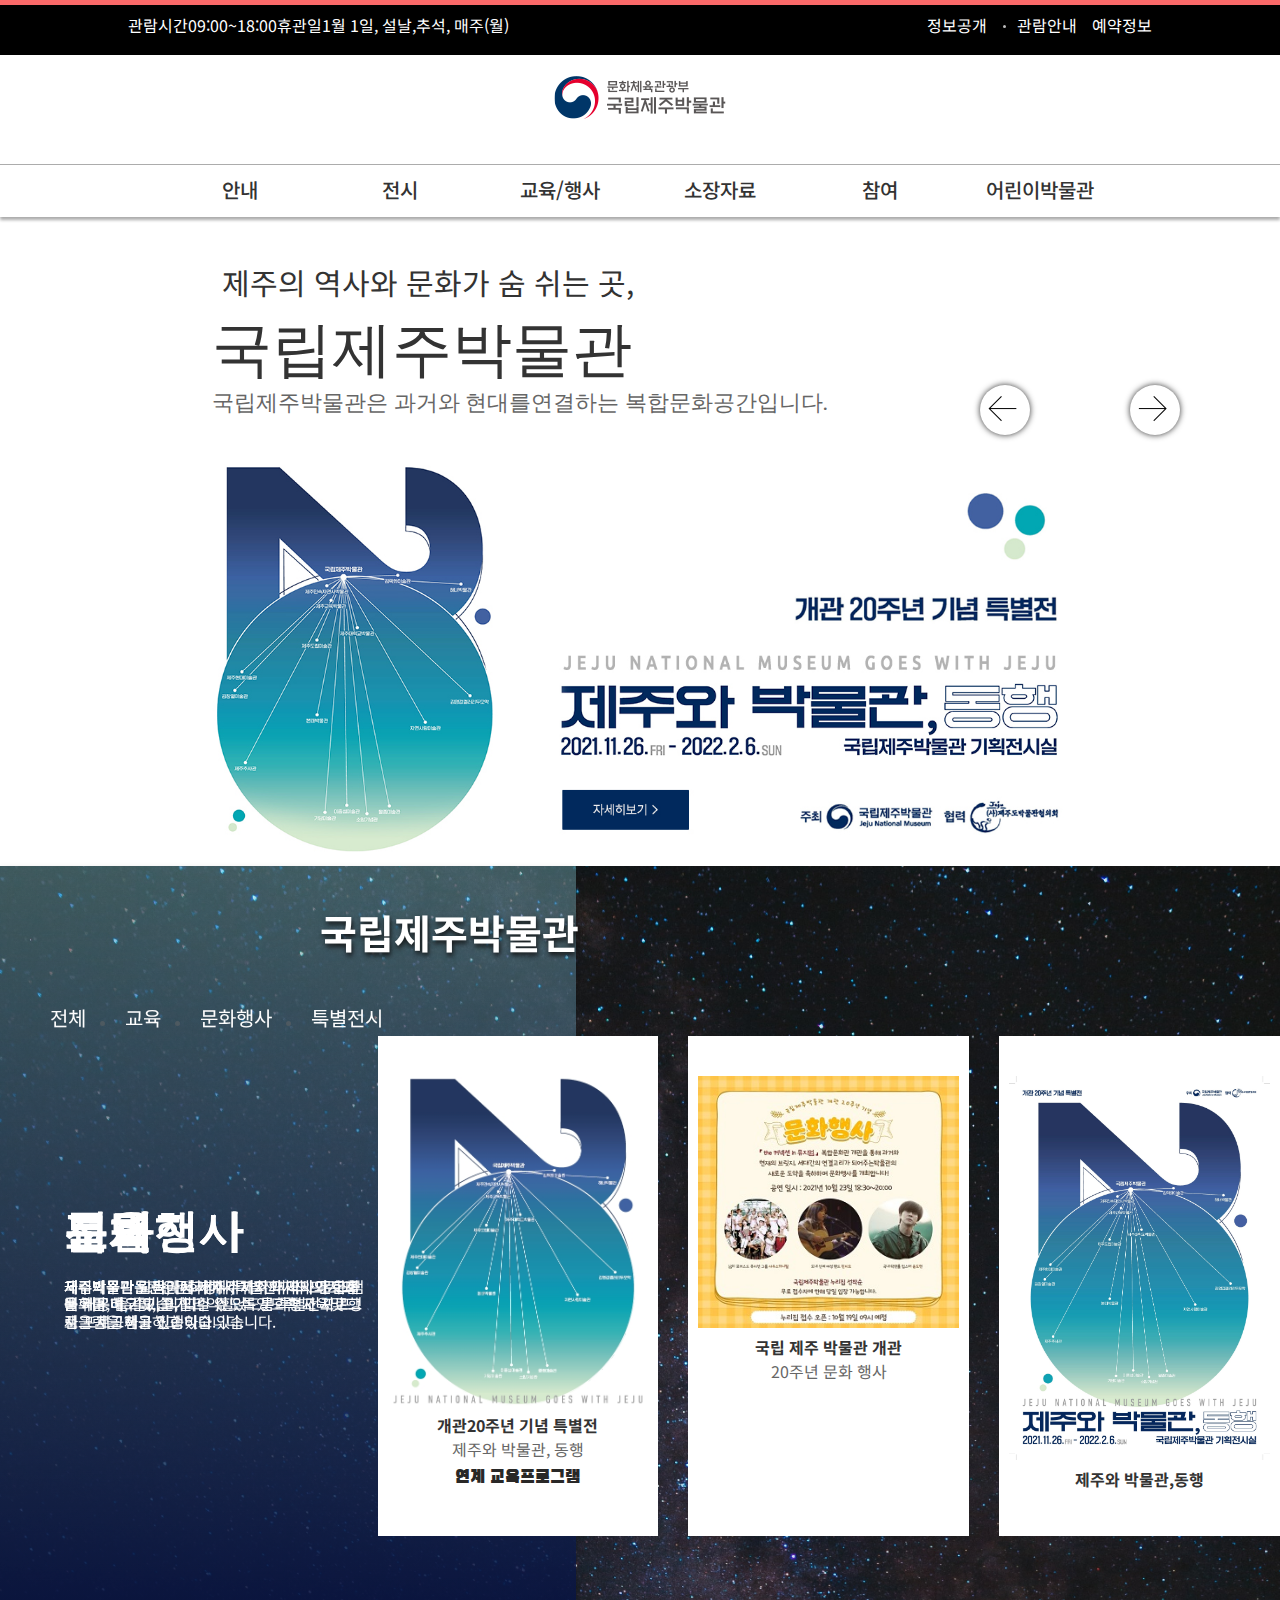
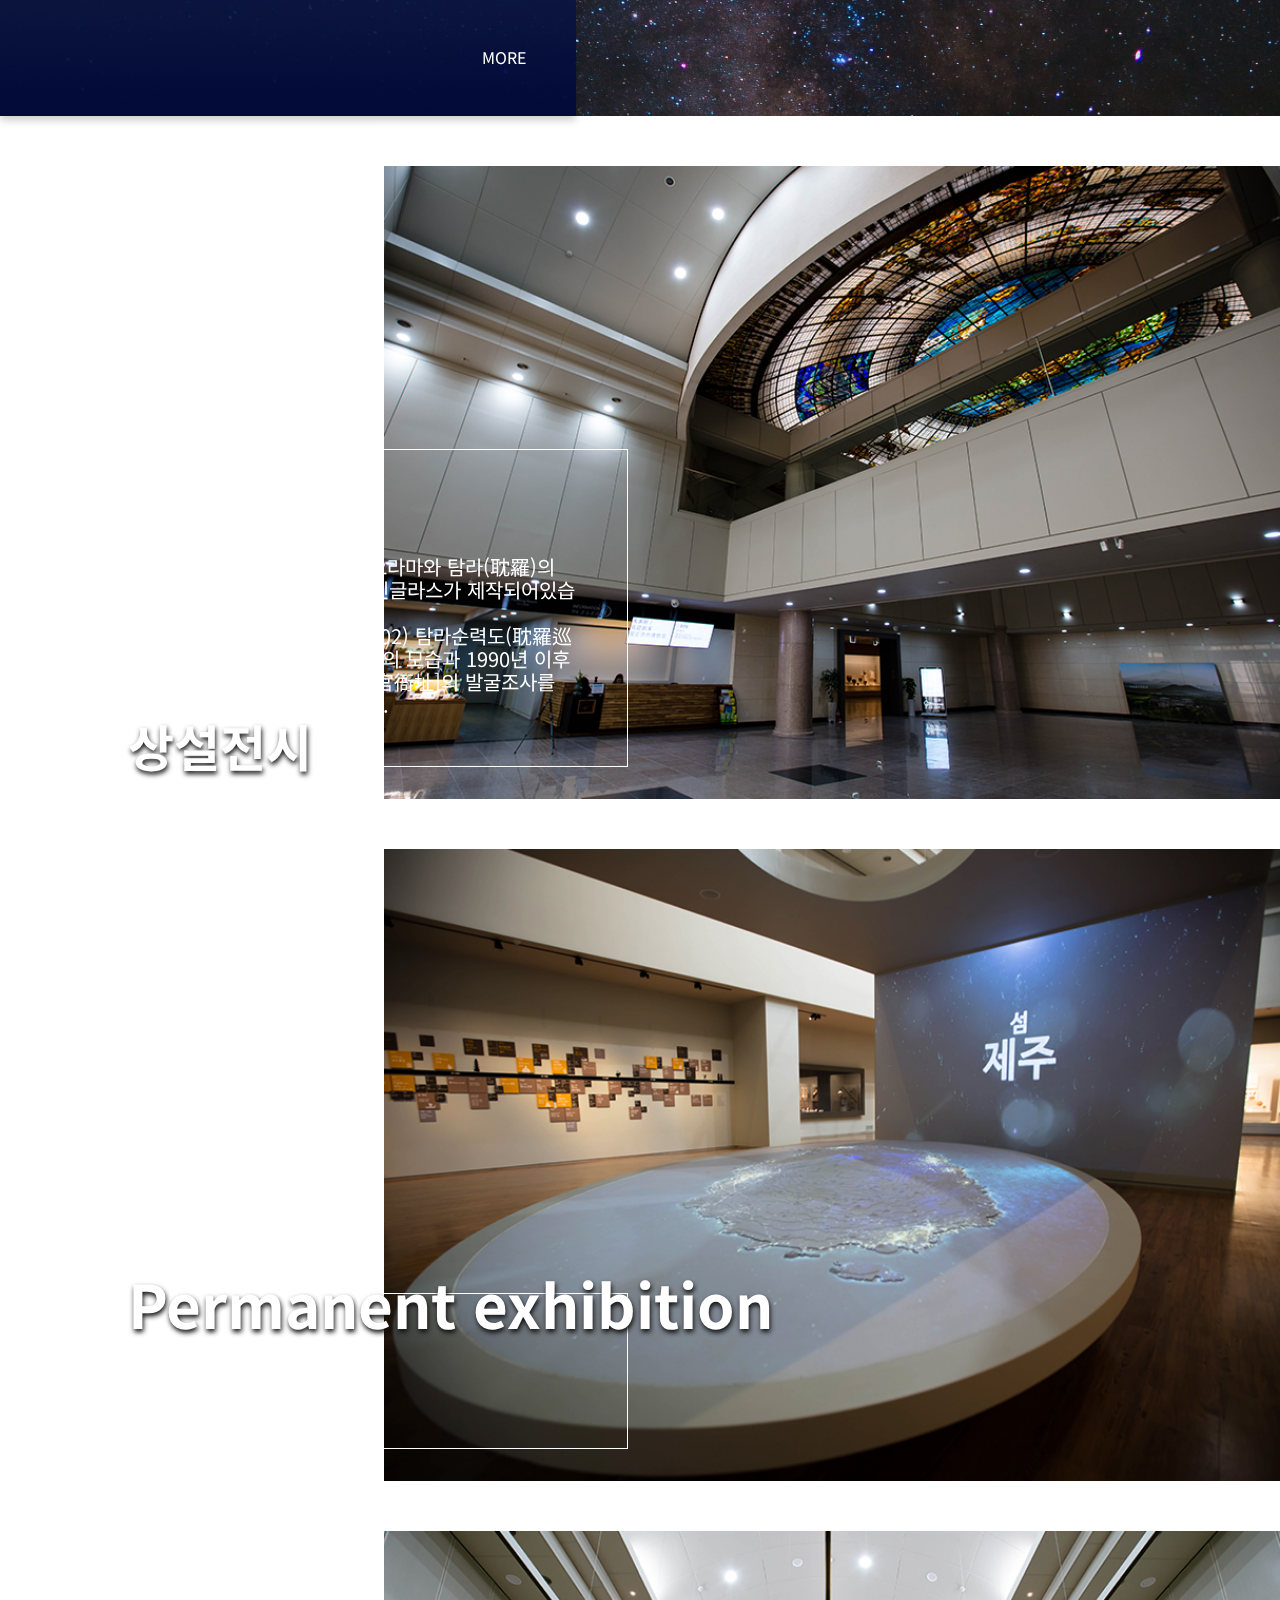
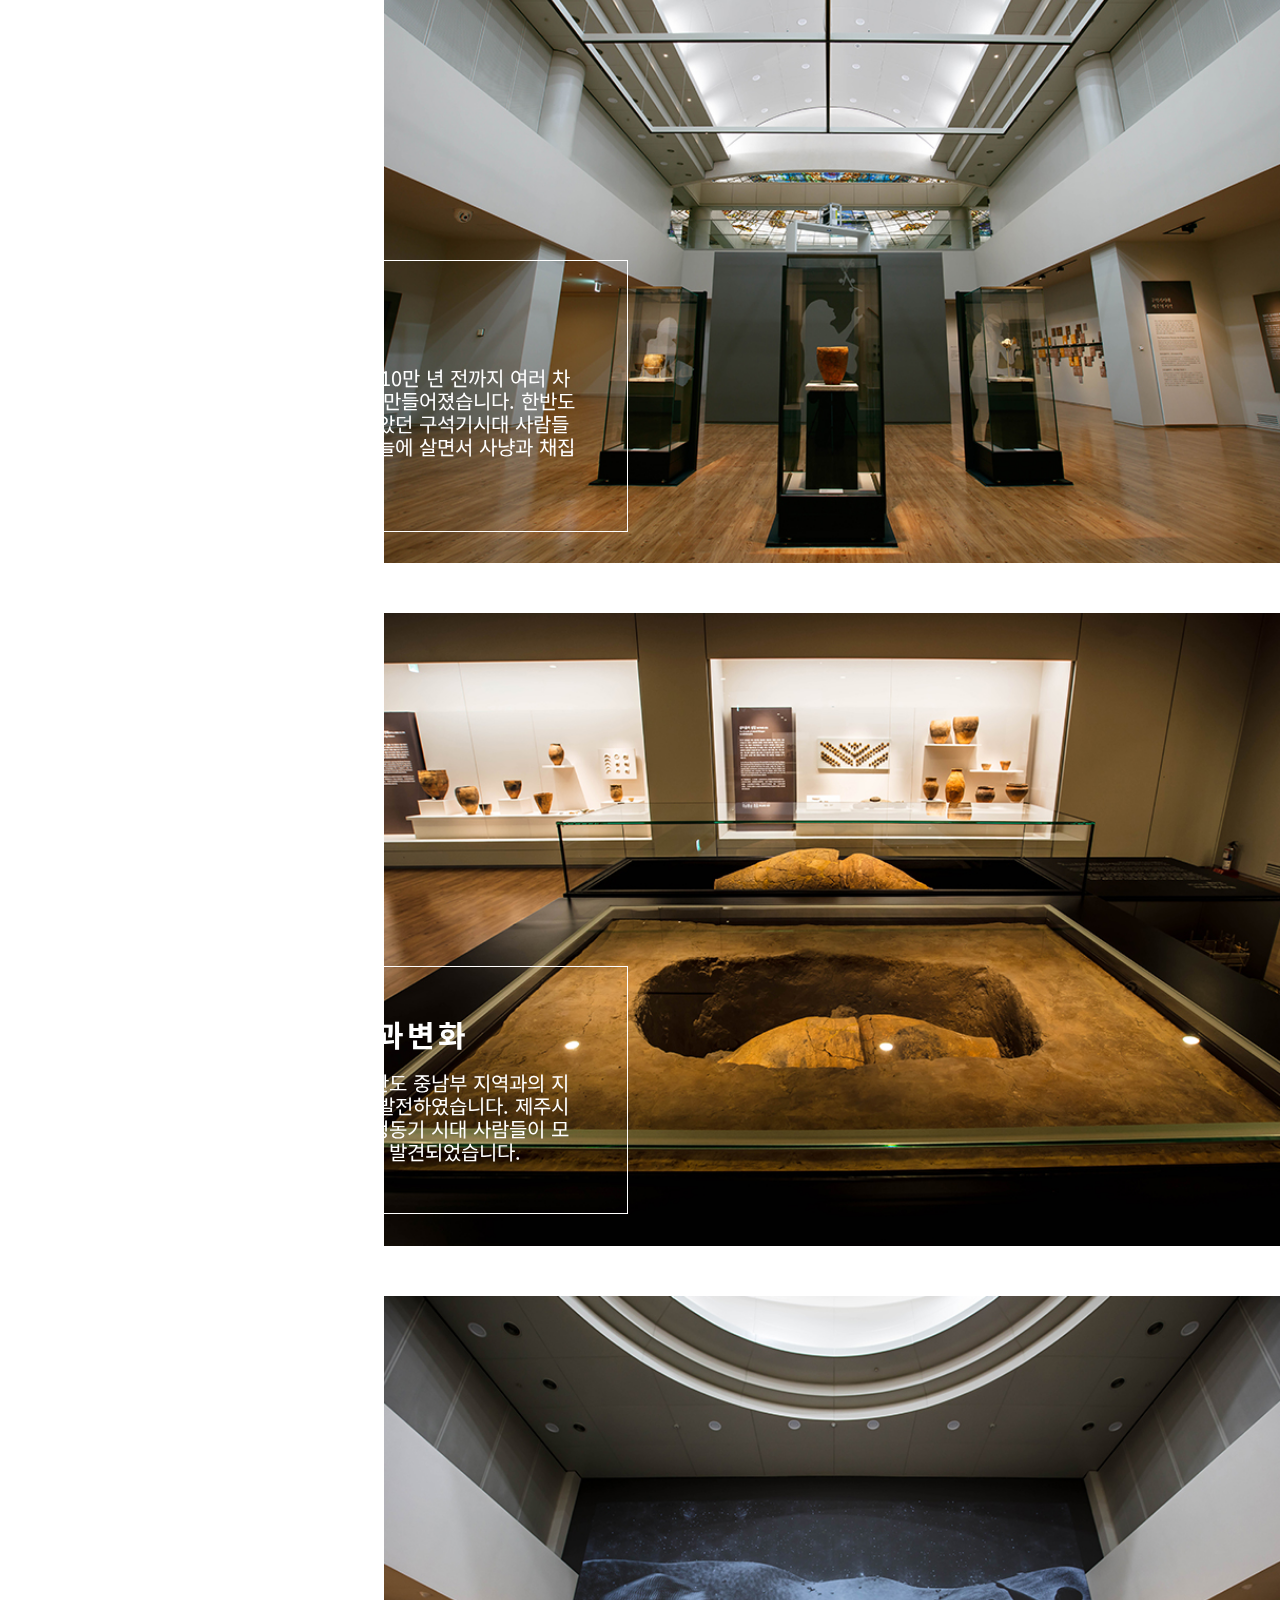
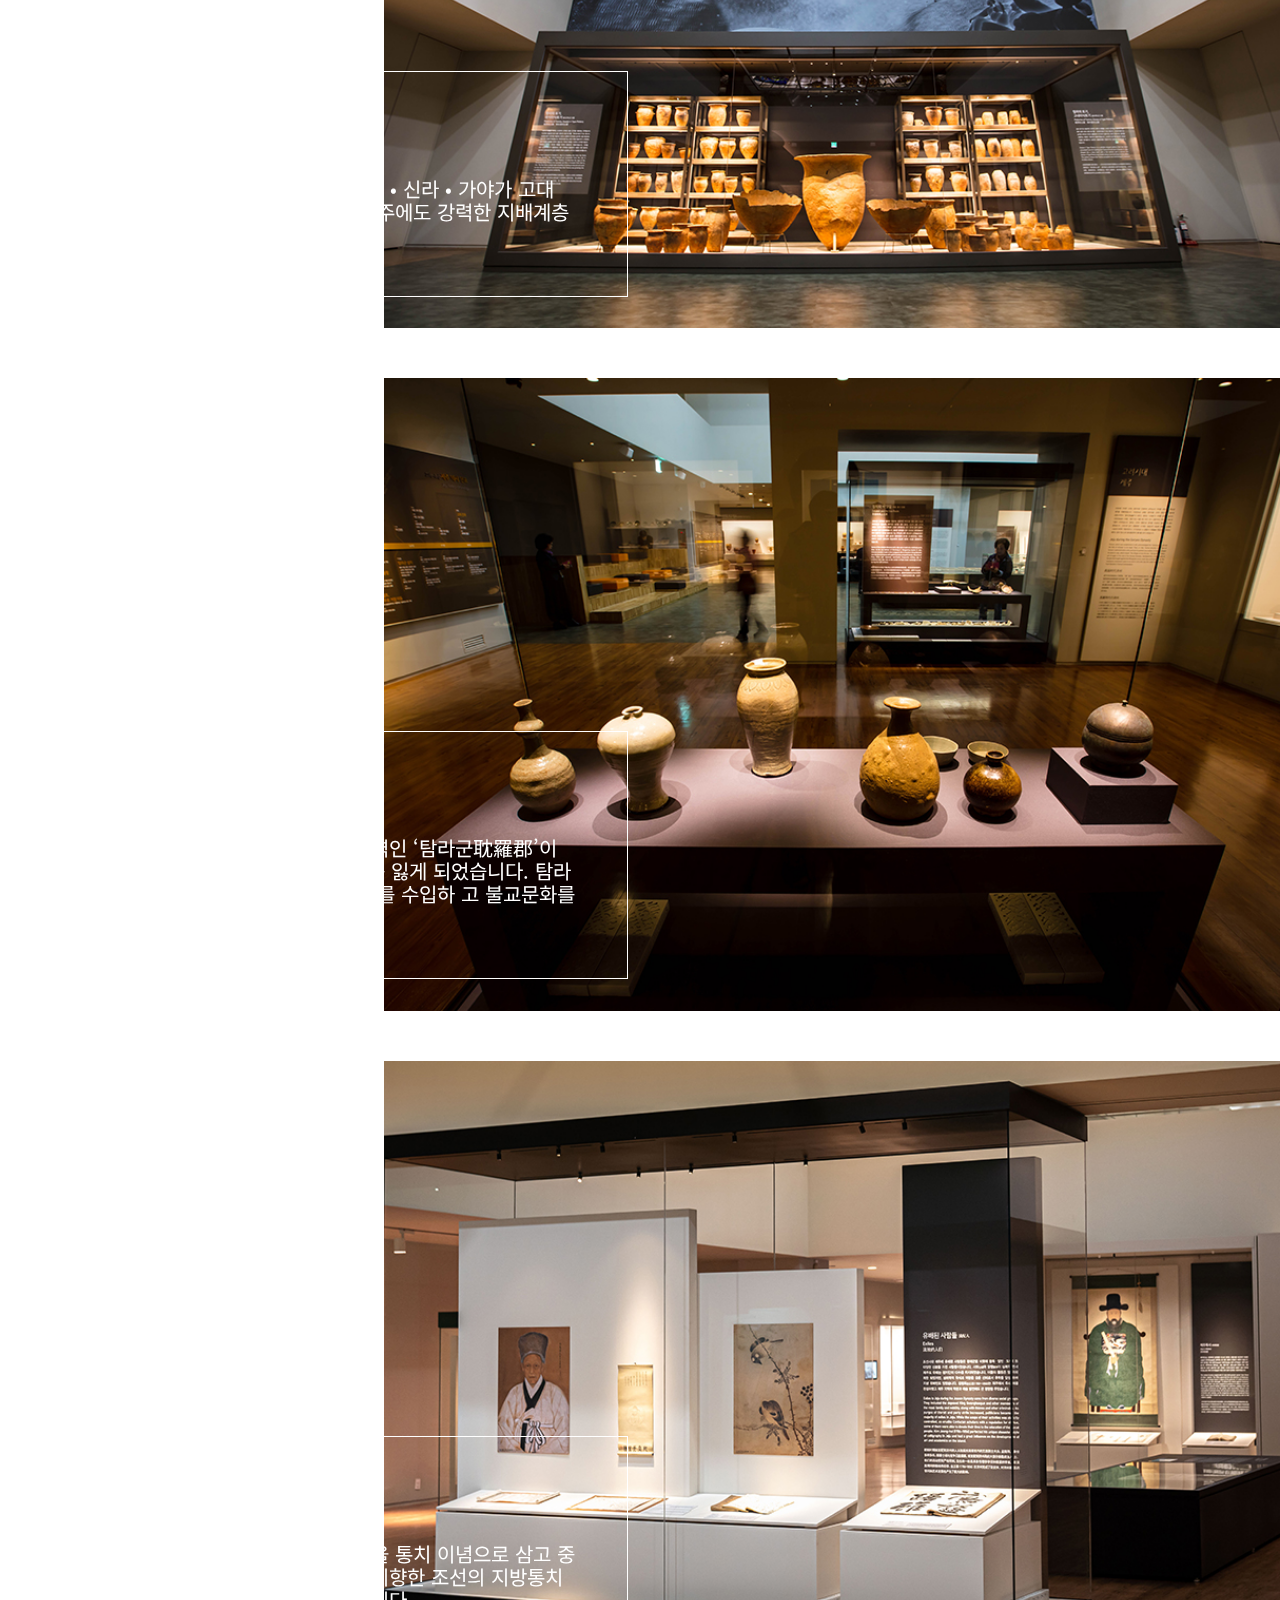
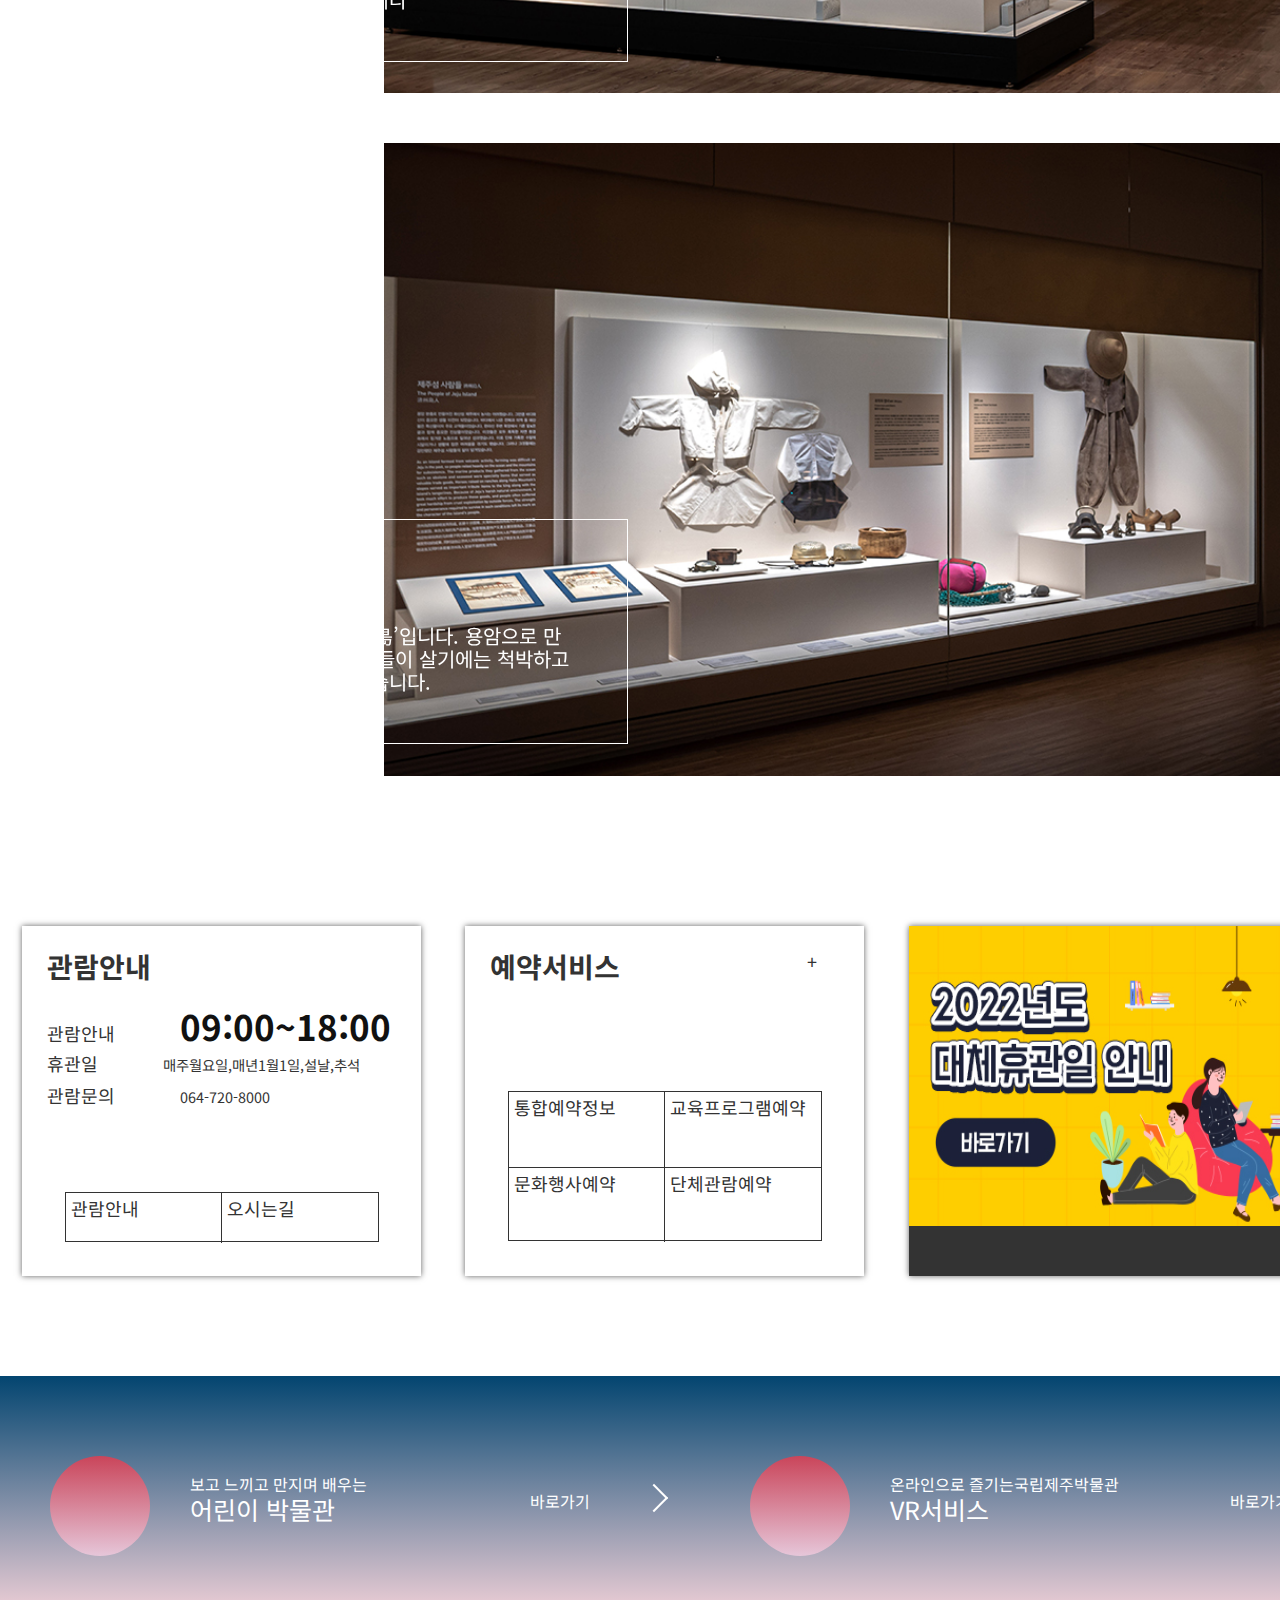
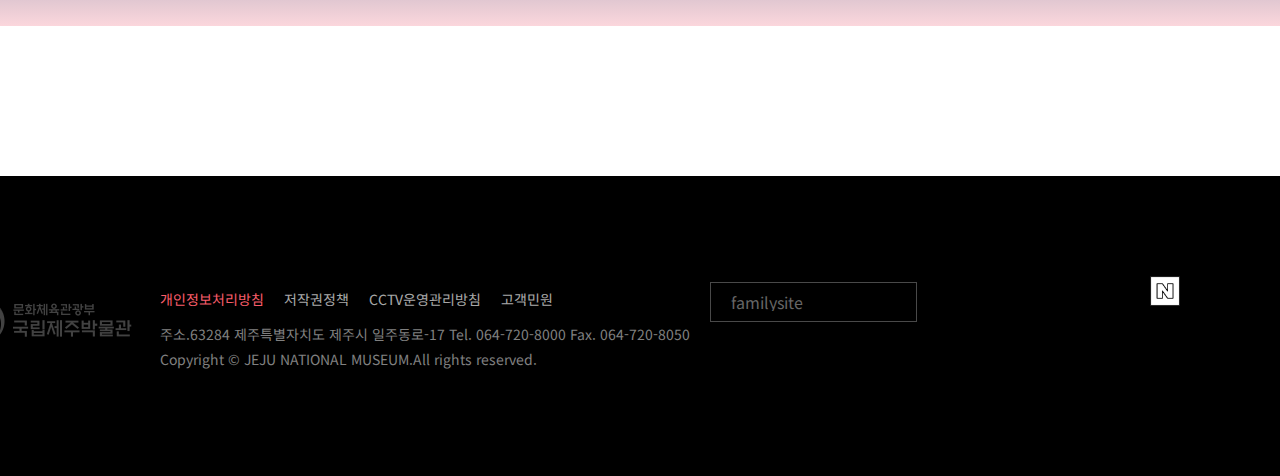
==== commit 0b60e53a: "Add files via upload" ====
--- a/index.html
+++ b/index.html
@@ -74,7 +74,7 @@
            <nav class="m_gnb"><!--모바일 일때 메뉴-->
             <ul>
                 <li >
-                    <a href="#mdep1" class="m_dep1">안내</a>
+                    <a href="#mdep1" class="m_dep1">안내<span class="arow"></span></a>
                     <ul class="m_list" id="mdep1">
                         <li><a href="#">인사말</a></li>
                         <li><a href="#">관람예약안내</a></li>
@@ -86,7 +86,7 @@
                     </ul>
                 </li>
                 <li>
-                    <a href="#mdep2" class="m_dep1">전시</a>
+                    <a href="#mdep2" class="m_dep1">전시<span class="arow"></span></a>
                     <ul class="m_list" id="mdep2">
                         <li><a href="#">상설전시</a></li>
                         <li><a href="#">특별전시</a></li>
@@ -96,7 +96,7 @@
                     </ul>
                 </li>
                 <li>
-                    <a href="#mdep3" class="m_dep1">교육/행사</a>
+                    <a href="#mdep3" class="m_dep1">교육/행사 <span class="arow"></span></a>
                     <ul class="m_list" id="mdep3">
                         <li><a href="#">교육프로그램</a></li>
                         <li><a href="#">문화행사</a></li>
@@ -106,7 +106,7 @@
                     </ul>
                 </li>
                 <li>
-                    <a href="#mdep4" class="m_dep1">소장자료</a>
+                    <a href="#mdep4" class="m_dep1">소장자료 <span class="arow"></span></a>
                     <ul class="m_list" id="mdep4">
                         <li><a href="#">소장자료</a></li>
                         <li><a href="#">학술연구</a></li>
@@ -119,7 +119,7 @@
                     </ul>
                  </li>
                 <li>
-                    <a href="#mdep5" class="m_dep1">참여</a>
+                    <a href="#mdep5" class="m_dep1">참여 <span class="arow"></span></a>
                     <ul class="m_list" id="mdep5">
                         <li><a href="#">박물관소식</a></li>
                         <li><a href="#">자원봉사</a></li>
@@ -127,7 +127,7 @@
                     </ul>
                 </li>
                 <li>
-                    <a href="#mdep6" class="m_dep1">어린이박물관</a>
+                    <a href="#mdep6" class="m_dep1">어린이박물관 <span class="arow"></span></a>
                     <ul class="m_list" id="mdep6">
                         <li>
                             <a href="#">어린이박물관소개</a>
--- a/css/media.css
+++ b/css/media.css
@@ -370,8 +370,8 @@
         #gnb>ul{display:none;}
         .btn{
             display: block;
-            width:40px; 
-            height:3px;
+            width:25px; 
+            height:2px;
             background:rgb(0, 0, 0);
             position: absolute;
             position: relative;
@@ -384,17 +384,17 @@
             border-radius: 2px;
             display:block;
             content: "";
-            width:40px; 
-            height:3px;
+            width:25px; 
+            height:2px;
             background:rgb(0, 0, 0);
             position: absolute;
         }
         .btn::before{
            
-            top:-15px;
+            top:-8px;
         }
         .btn::after{
-            top:15px;
+            top:8px;
         }
         .btn.on{
             z-index: 1001;
@@ -404,13 +404,13 @@
         }
         .btn.on::before{
             transform: rotate(45deg);
-            margin-top:18px;
+            margin-top:8px;
             transition: 0.3s;
             background:#ff6363;
         }
         .btn.on::after{
             transform: rotate(-45deg);
-            margin-top: -12px;
+            margin-top: -8px;
             transition: 0.3s;
             background:#ff6363;
         }
@@ -430,49 +430,67 @@
             z-index: 1000;
             top:-150px;
             transition: 1s;
-            width:250px;
+            width:300px;
             height:100%;
             background: #ffffff;
+            box-shadow: 0px 0px 2px #000;
         }
         .m_gnb ul{
+           
             padding-top:150px;     
-            padding-bottom:50px;
-        }
-        .m_gnb ul li{
+            padding-bottom:0px;
+        }
+        .arow{
+            position: absolute;
+            right:30px;
+            transition:1s;
+            display: inline-block;
+            width:10px; 
+            height:10px;
+            transform: rotate(-135deg);
+            border-top: 1px solid #000;;
+            border-left:1px solid #000;
+          }
+          .arow.on{
+              transform: rotate(45deg);
+          }
+        .m_gnb ul li {
+           
             margin-bottom: 0px;
-            padding:50px;
-         border-bottom:1px solid rgba(85, 85, 85, 0.782);
+           padding:10px;
+           border-bottom:1px solid rgba(85, 85, 85, 0.782);
         }
         .m_gnb ul li a.m_dep1{
             color:rgb(14, 14, 14);
-            font-size: 18px;
+            font-size:16px;
         }
         .m_gnb ul li a.m_dep1:hover{
             color:rgb(245, 89, 89);
         }
         .sub {display:none;}
         .sub .info{display: none;}
-        .m_dep1 .m_list{
-            padding:5px;
-
-        }
+        
+        
         ul.m_list{
-            padding:20px 0;
+            padding:0px;
             display: none;
             margin-left: -10px;
+            margin-top:10px;;
             
         }
-        ul.m_list.active{
-            display:block;
+        ul.m_list.on{
+            display:block;;
         }
         
         ul.m_list li{
-            text-align: center;
-            border-bottom:1px solid rgba(85, 85, 85, 0.782);
+            margin-left: 10px;
+            background: #fcd8db44;
             margin-top: 0px;
-            padding:30px;
+            padding:10px;
+            border-bottom:none;
         }
           .m_list li a{
+            font-size:13px ;
               color:rgb(73, 73, 73);
           }  
           .m_list li a:hover{
@@ -483,7 +501,7 @@
               left:5%
           }
           .subHeader .sub_loc p{
-              font-size:15px ;
+              font-size:30px ;
           }
           .subHeader .sub_loc strong{
               font-size:45px;
@@ -610,9 +628,9 @@
             }
             
             .part1, .part2{width:50%;} 
-        } 
-
-
+         
+
+        }
         @media(max-width:768px){
             .SubpdLiInner ul {
                 margin-left:20%;
@@ -621,7 +639,9 @@
             .part1, .part2{
             
                 width:50%;} 
-        
+                .subHeader .sub_loc p{
+                    font-size: 16px;
+                }
         .footeruper ul{
             width:100%;
            
@@ -729,9 +749,11 @@
         left:0;
         text-align: center;
     }
+    .suptxt p{font-size: 13px;line-height:20px;}
+    .suptxt h2{font-size:22px;}
     .slick-prev{left:1%}
-    .pd_tab ul li{margin-left:0;}
-    
+    .pd_tab ul li{margin-left:10px;}
+   
         .suptxt{
             top:10%;
             width:80%;
@@ -741,6 +763,11 @@
             margin-top: 70%;;
             margin-left: 0;
         }
+        .title .hh{
+            font-size:16px;
+        }
+        .footeritem a{font-size: 16px;}
+        .pd_tab ul li a{font-size: 13px;;}
         .bgimg{display:none;}
         .title{font-size: 14px;;}
         .textmessege h3{font-size: 16px;}
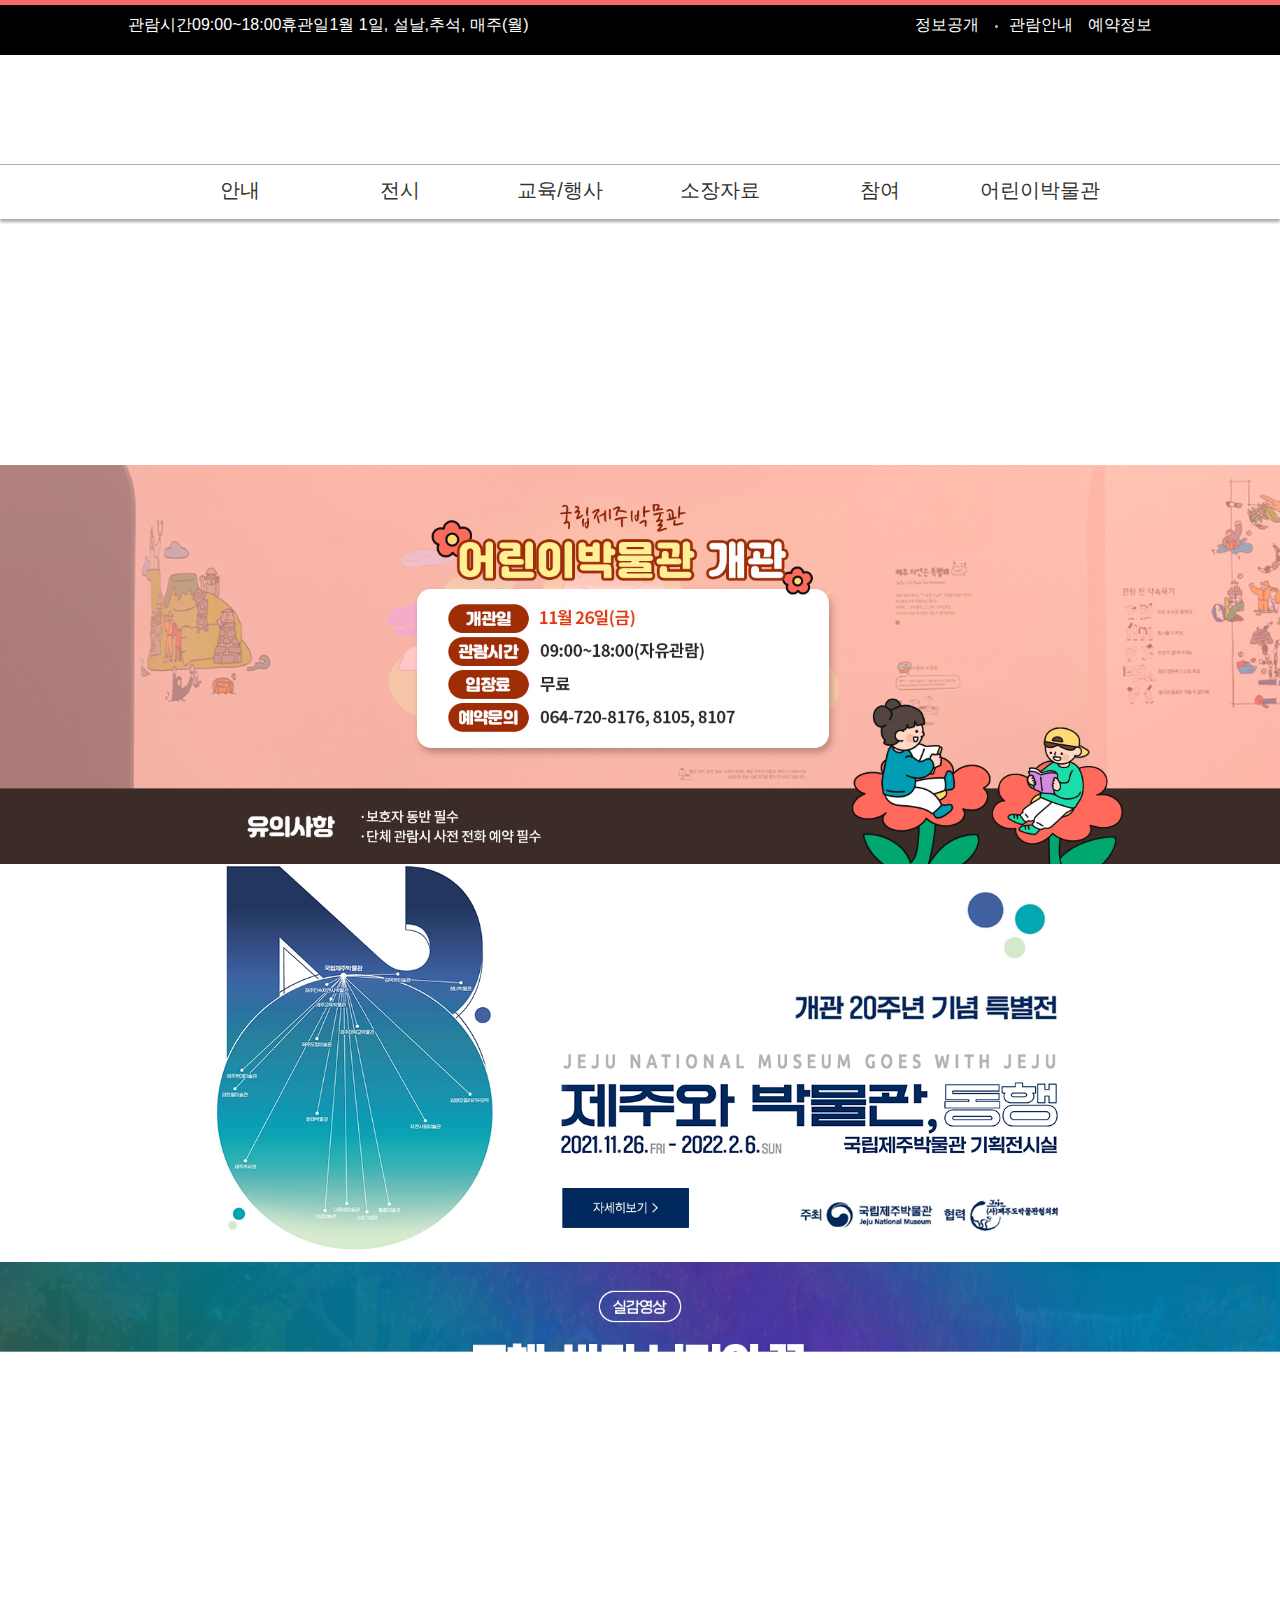
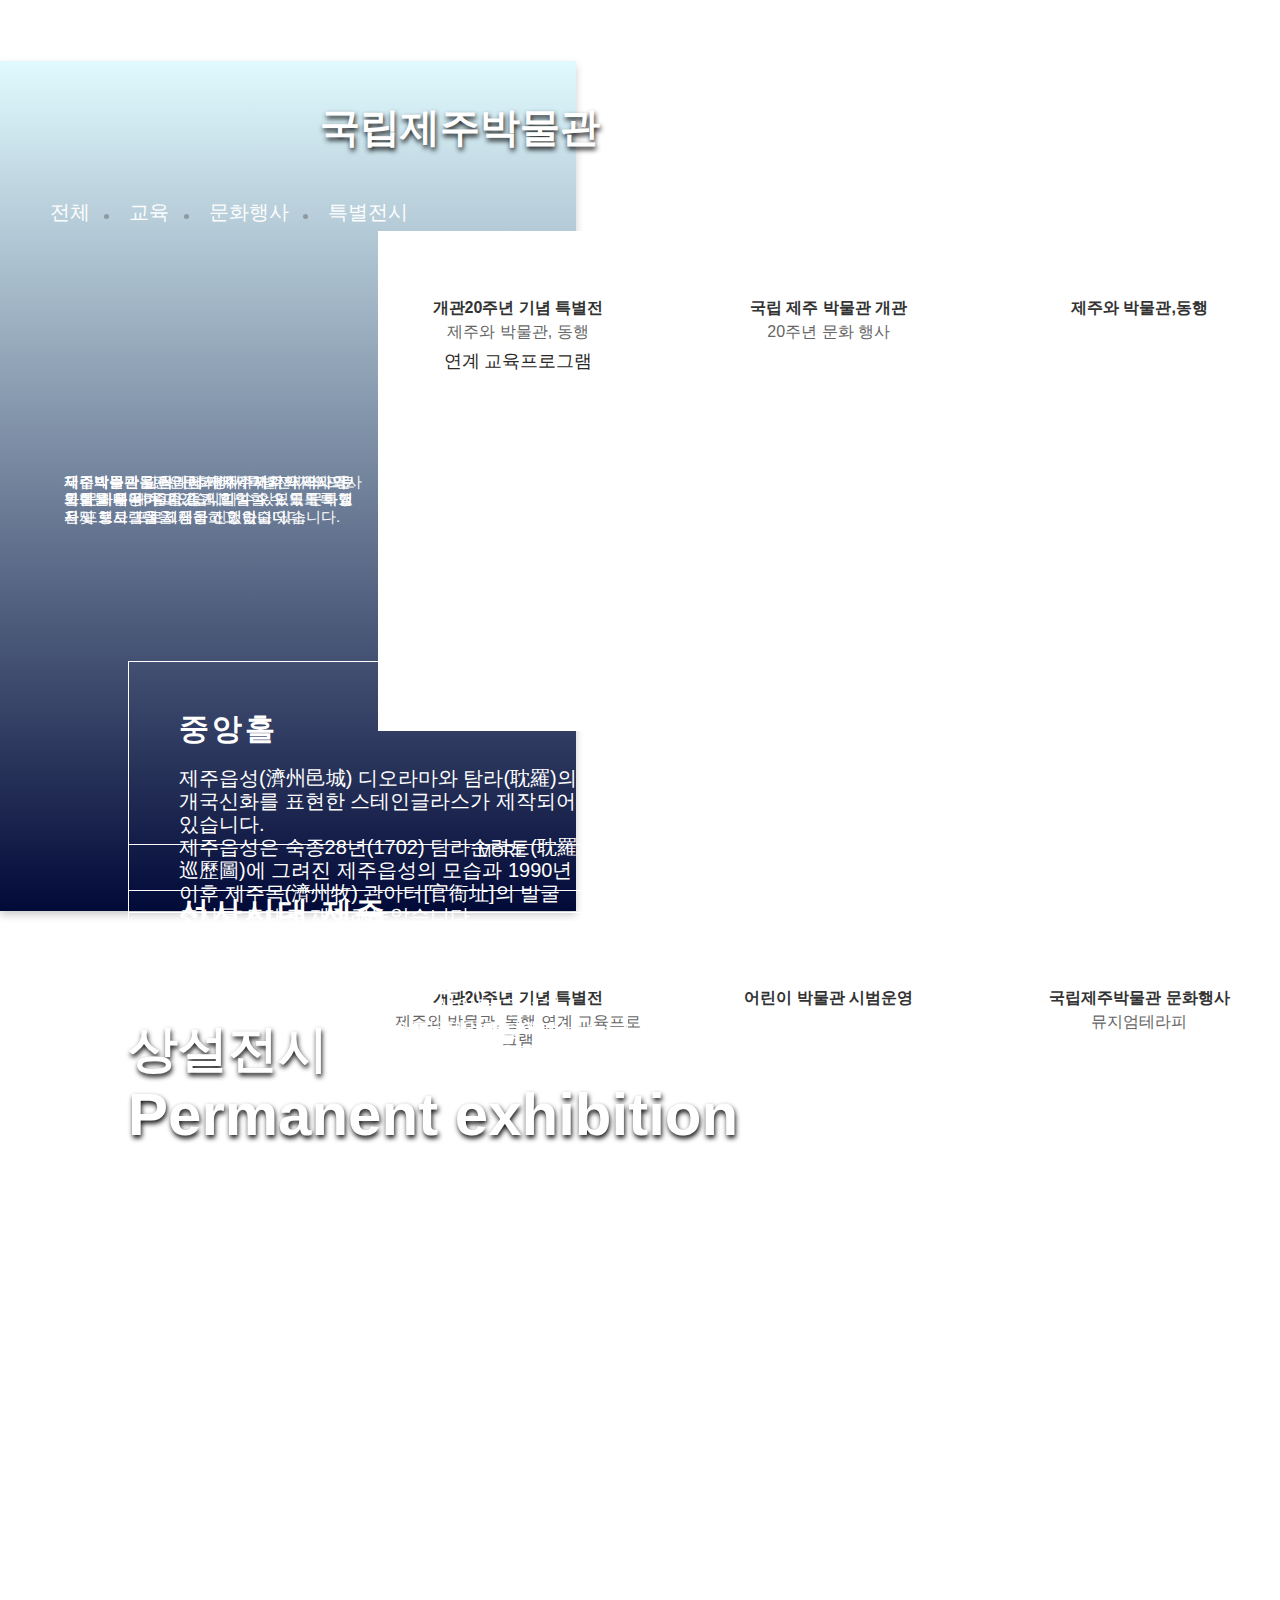
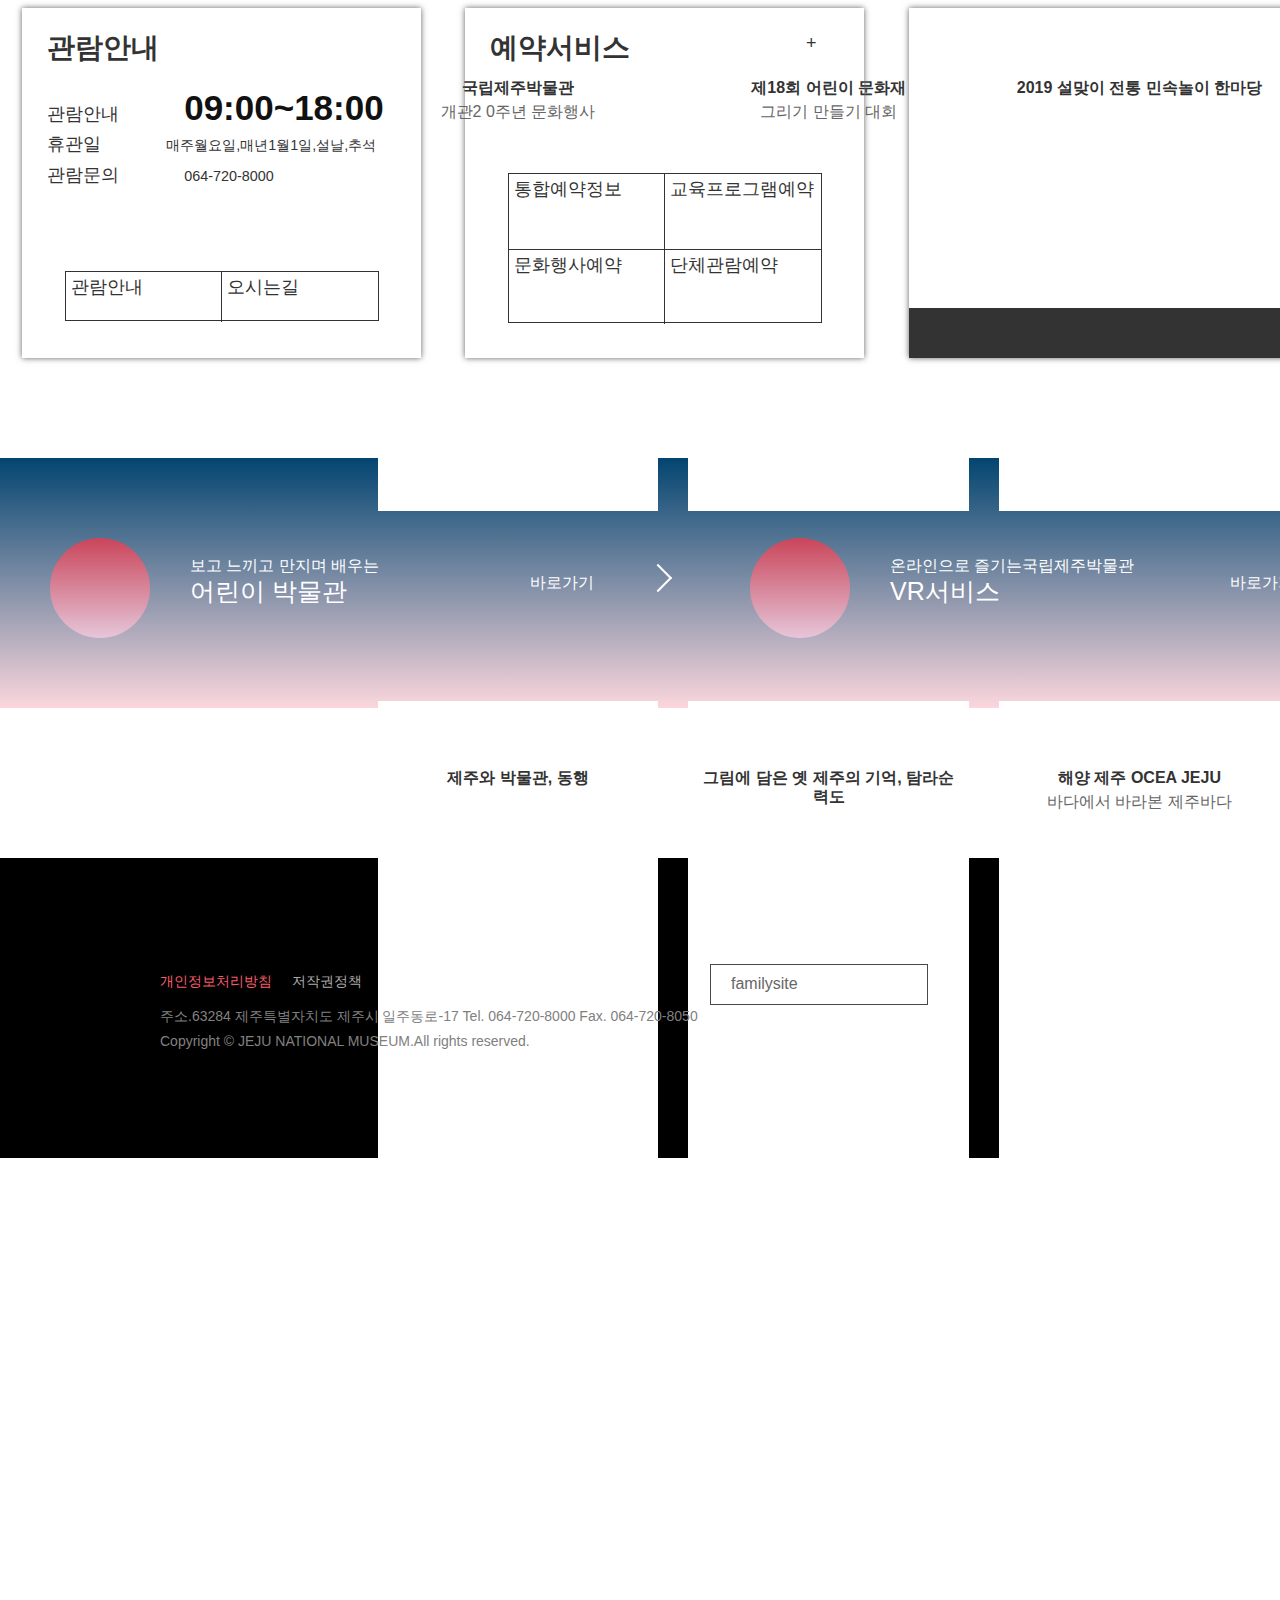
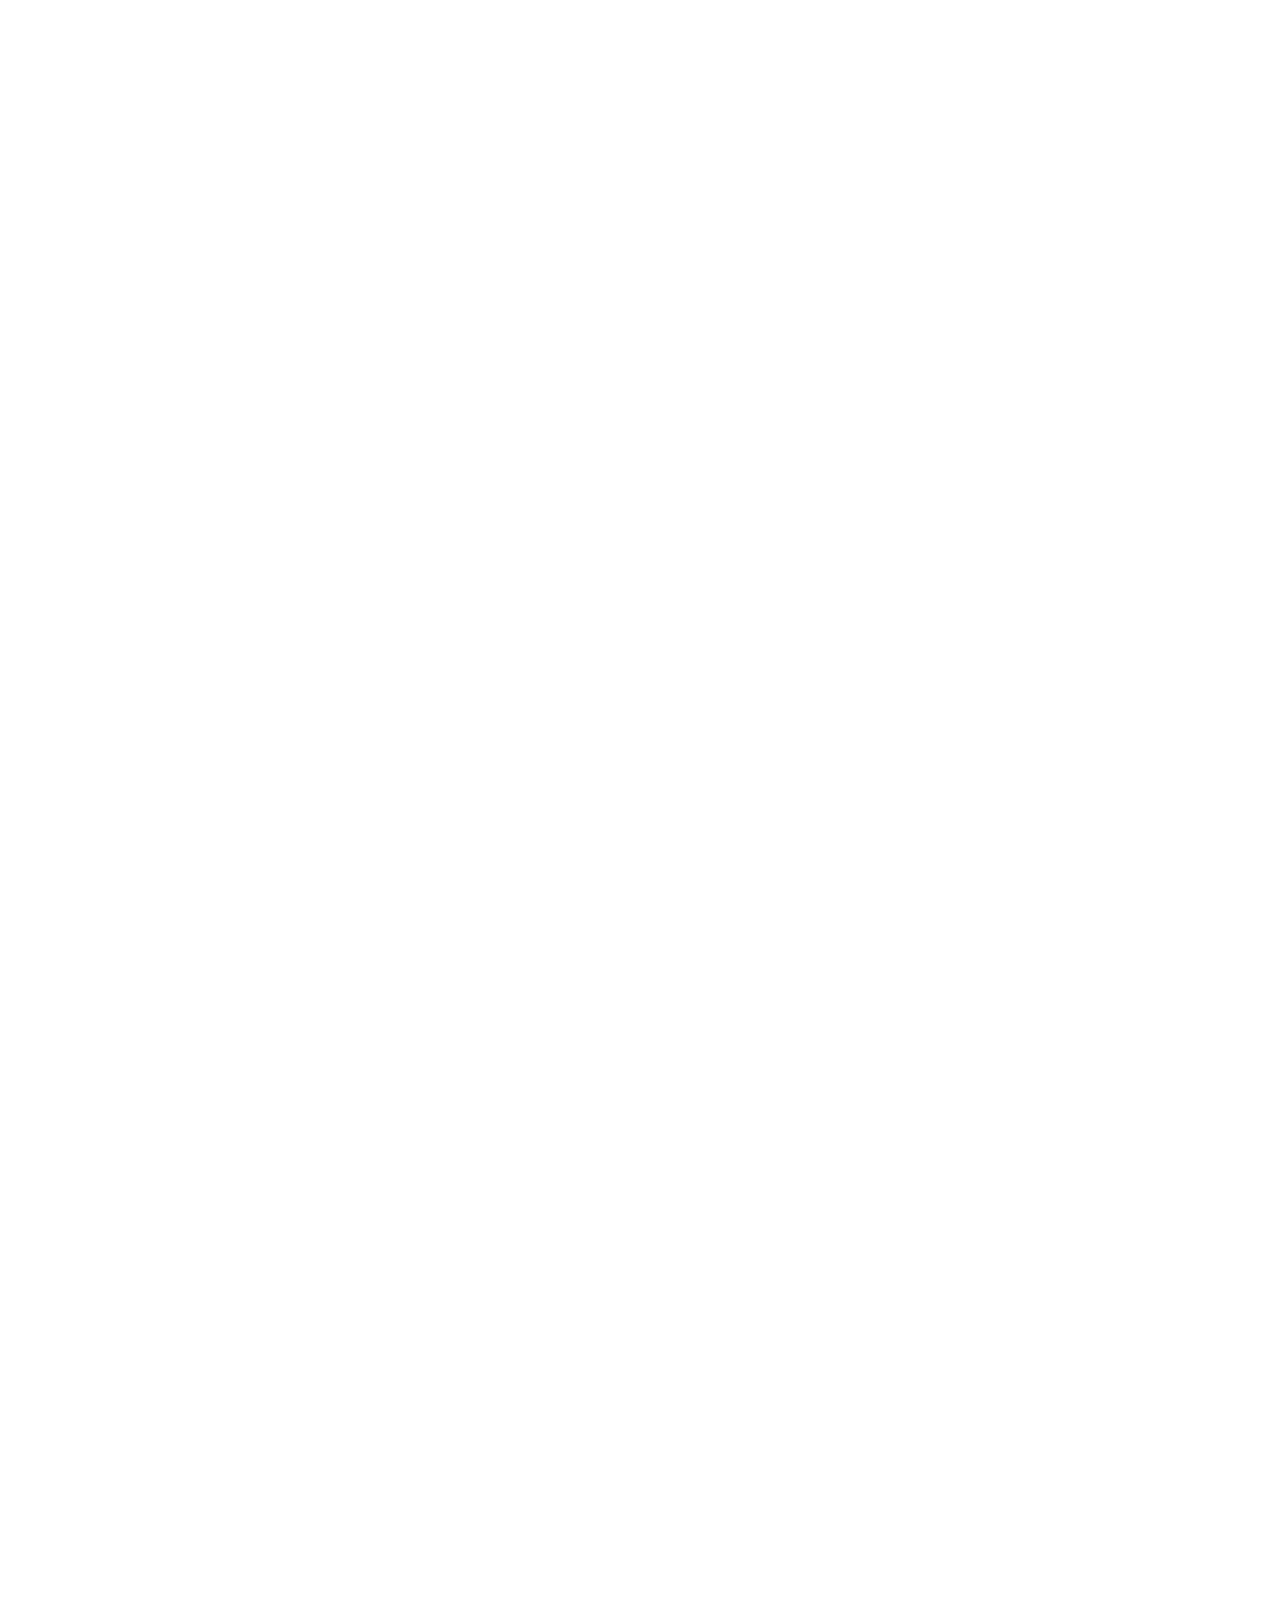
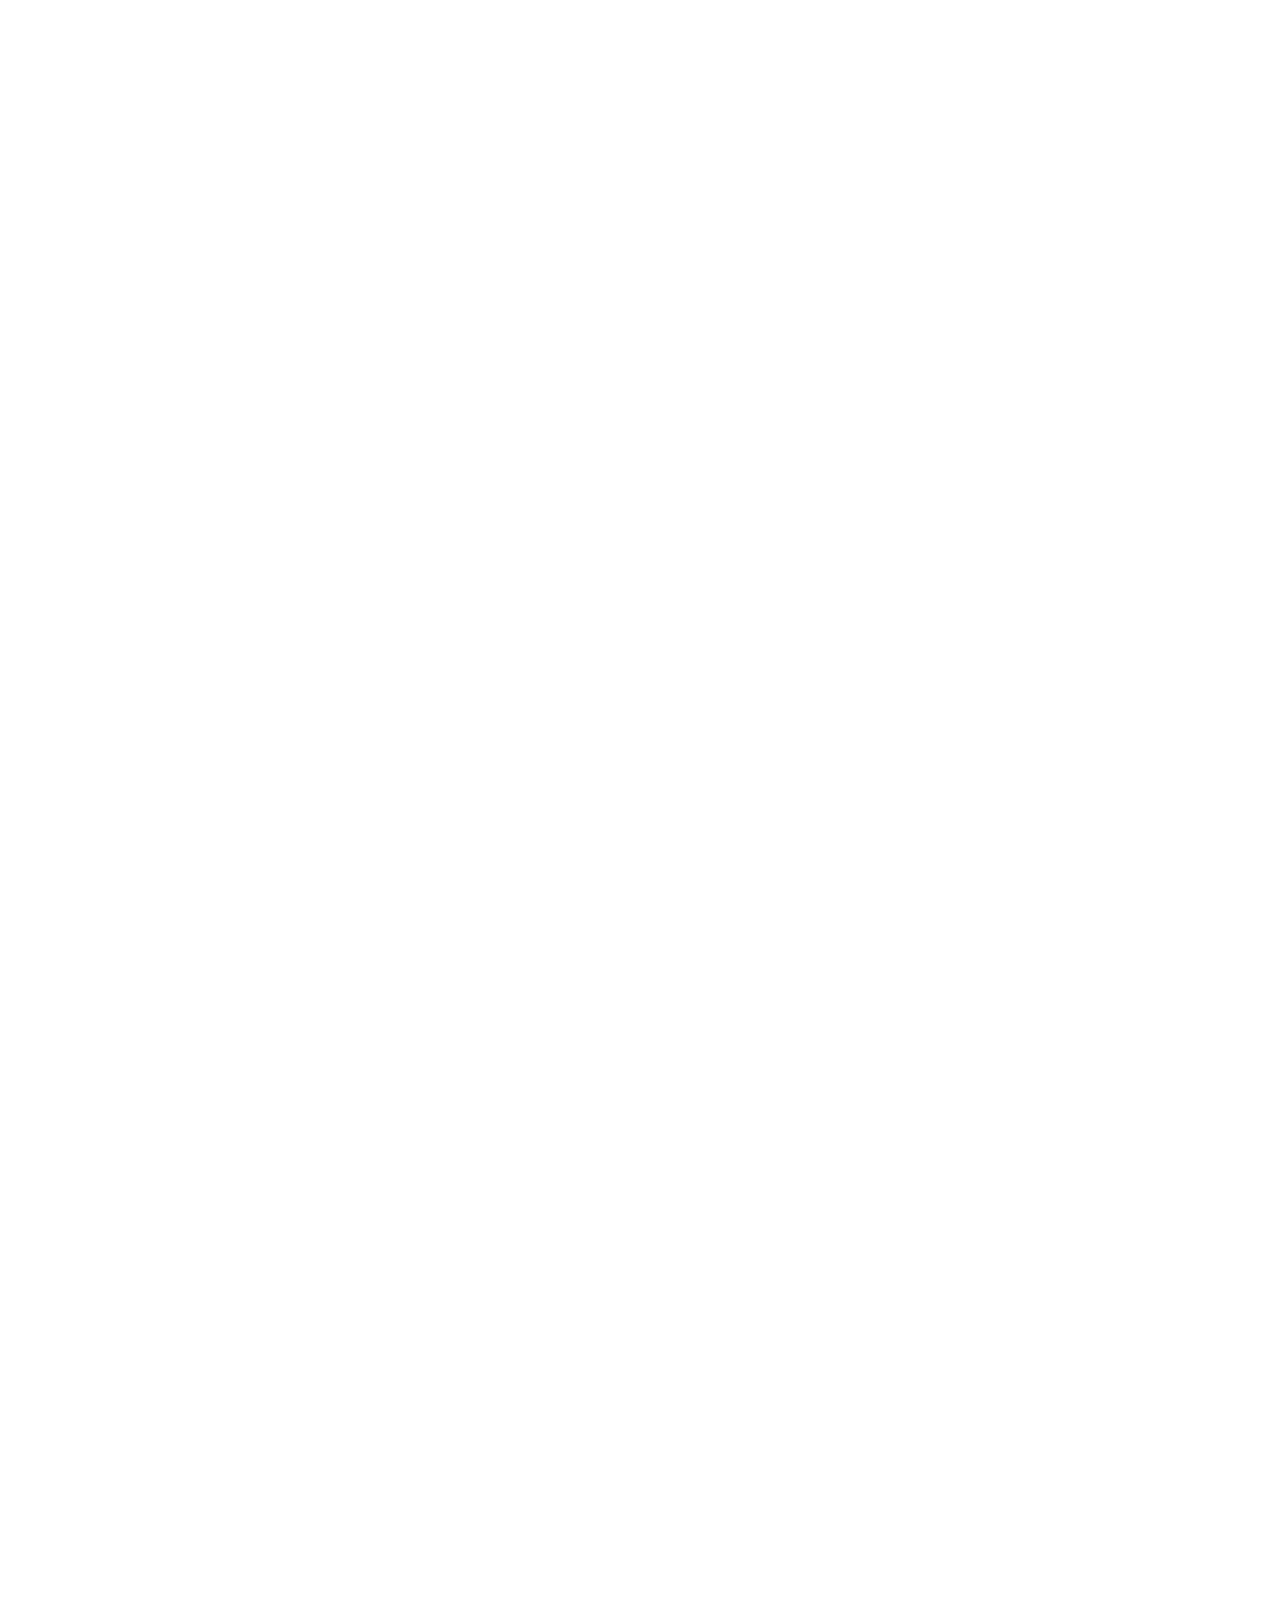
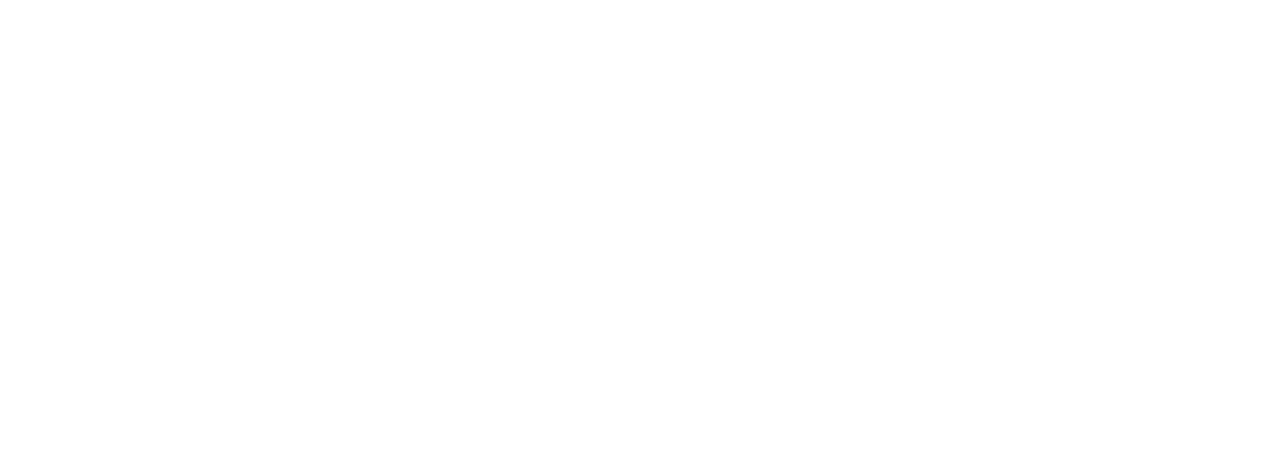
==== commit 8dad85dc: "Update index.html" ====
--- a/index.html
+++ b/index.html
@@ -666,5 +666,10 @@
 
   <script src="https://unpkg.com/swiper@7/swiper-bundle.min.js"></script>
   <script src="javascript/subwiper.js"></script>
+    <script>
+      $(window).resize(function(){
+      location.reload();
+      });
+  </script>
 </body>
-</html>+</html>
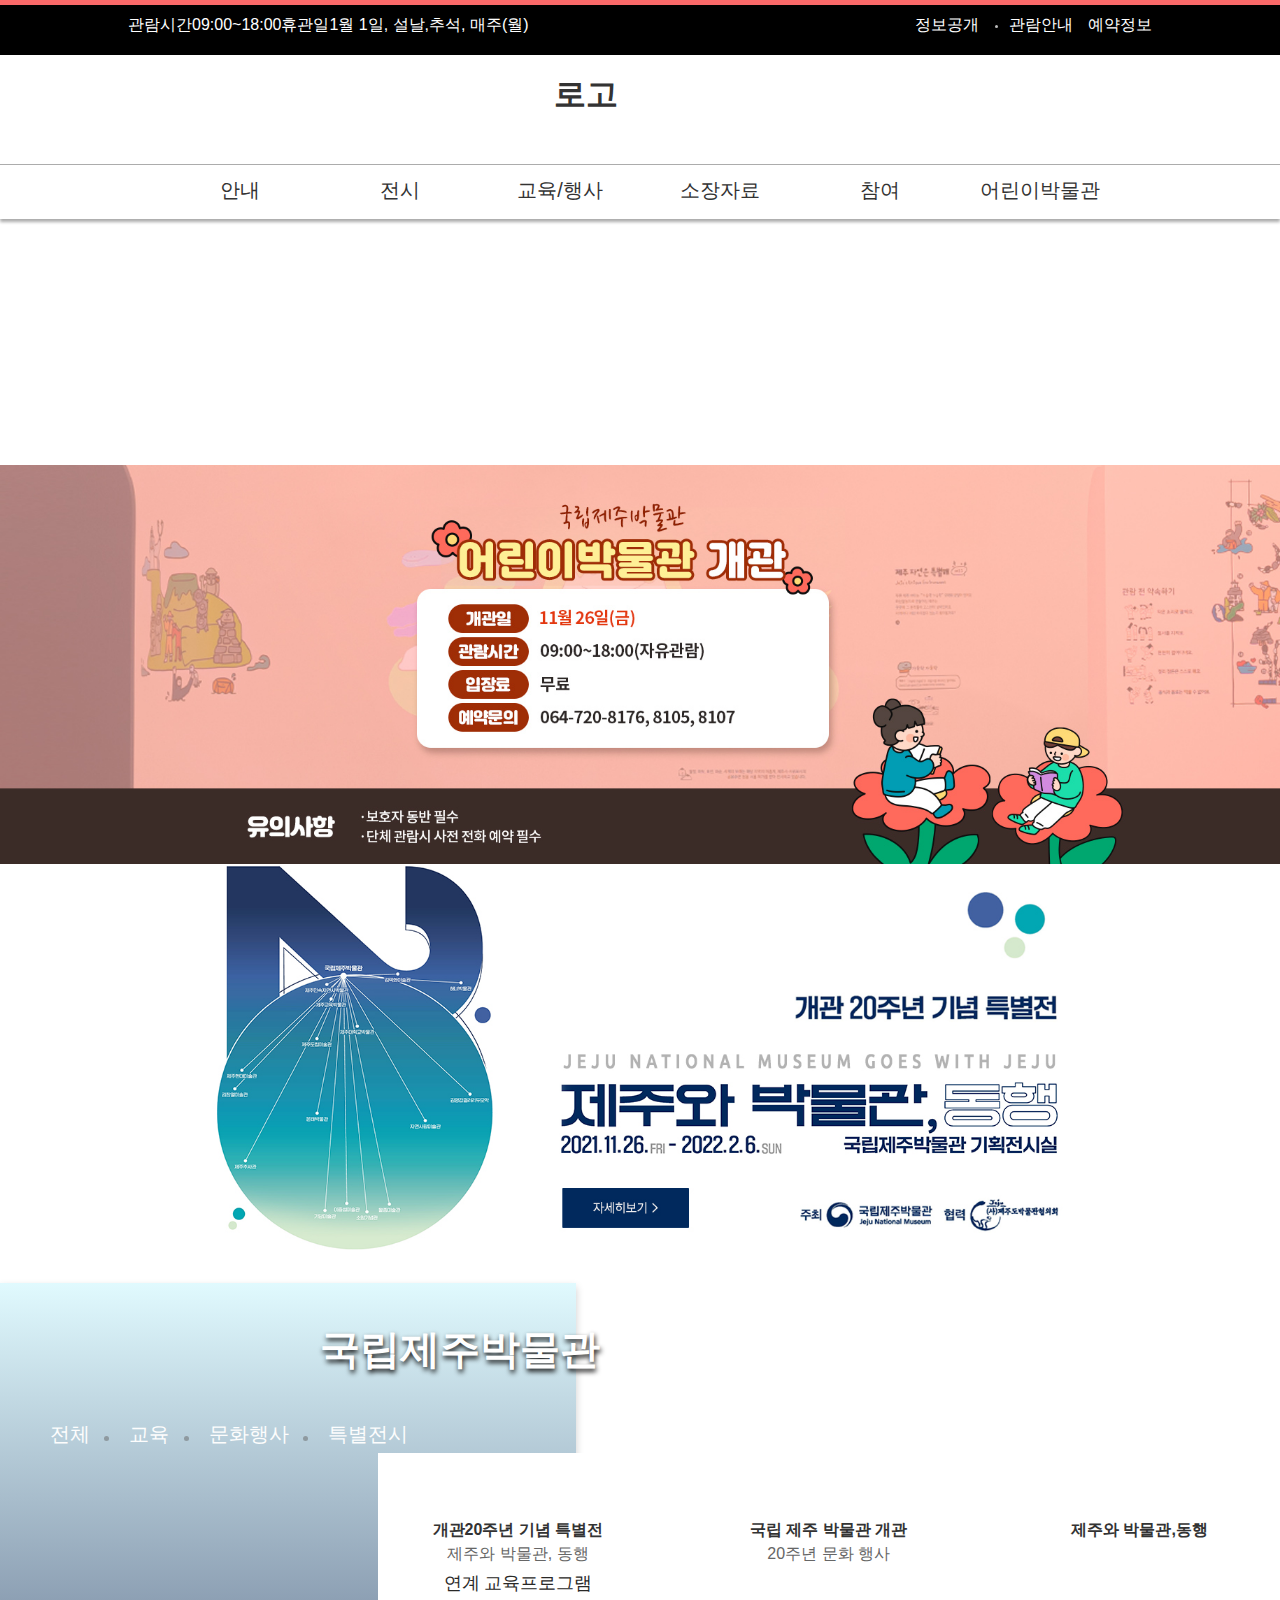
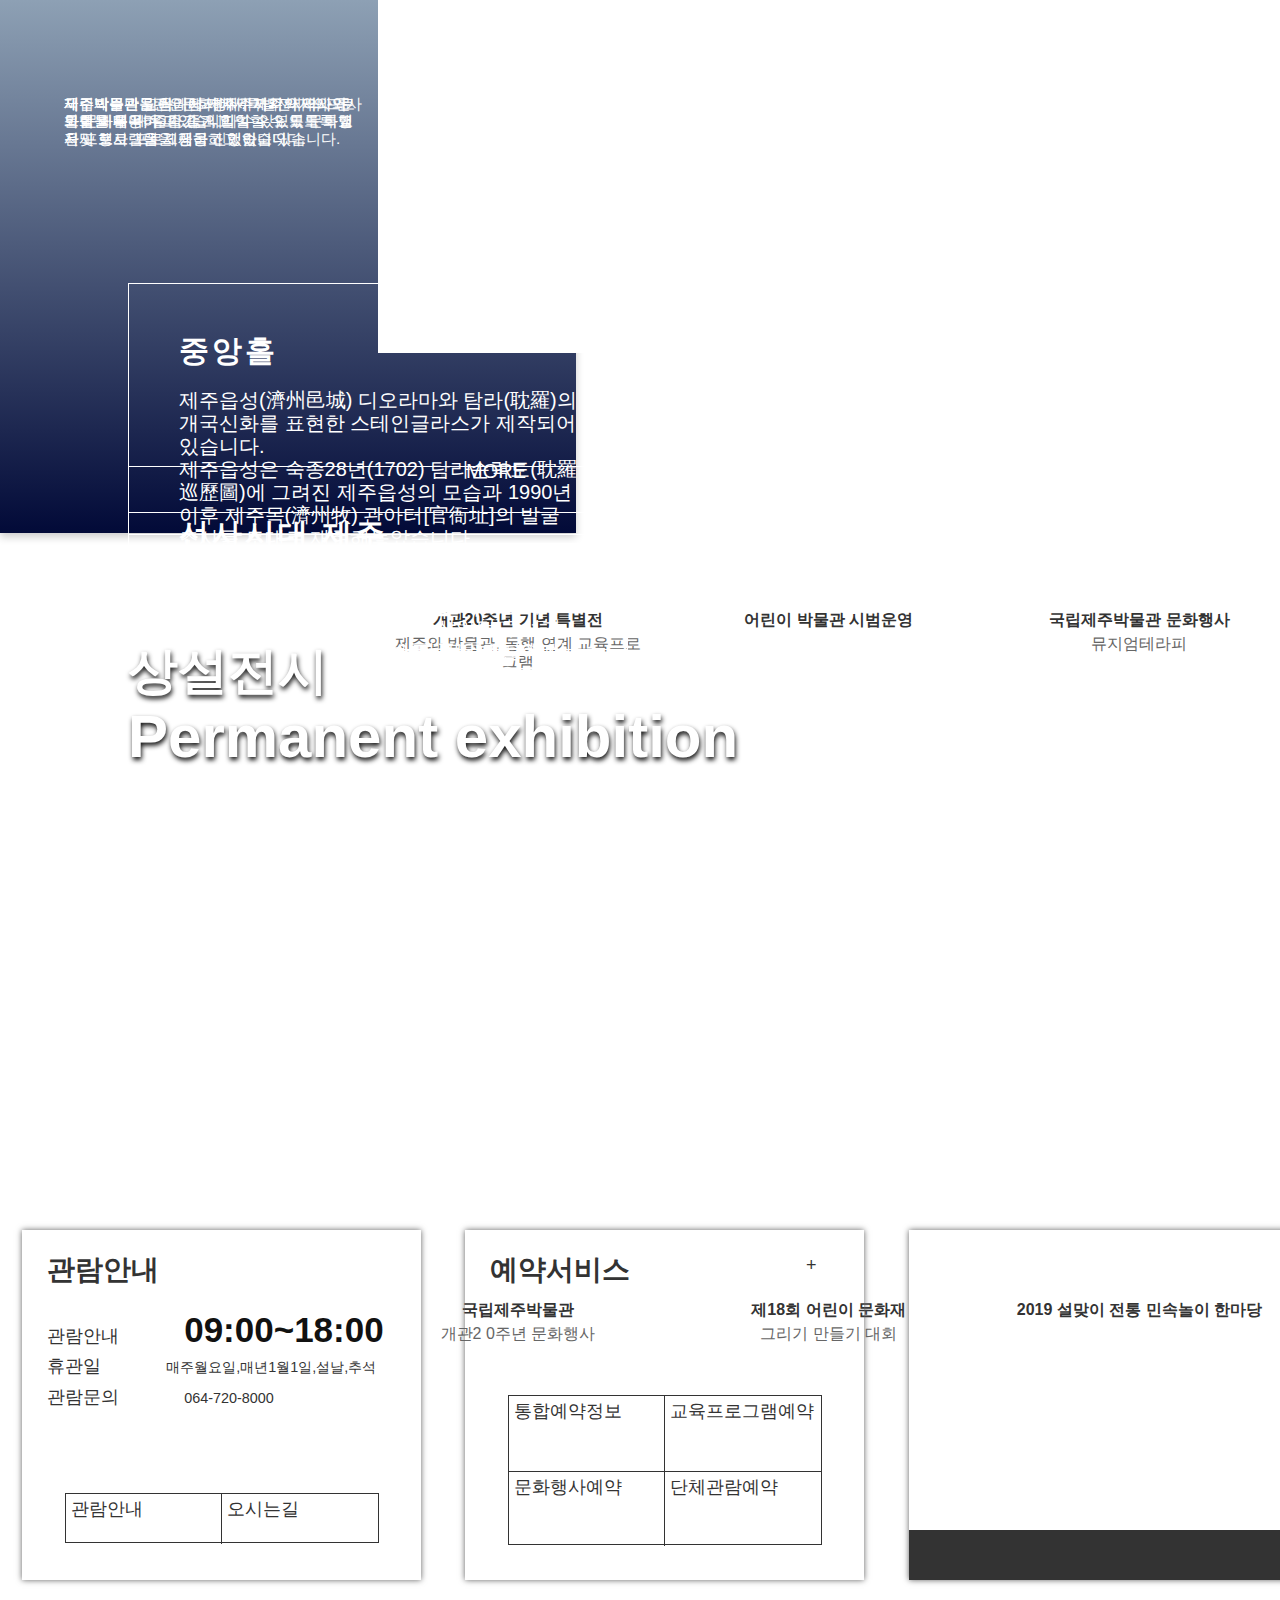
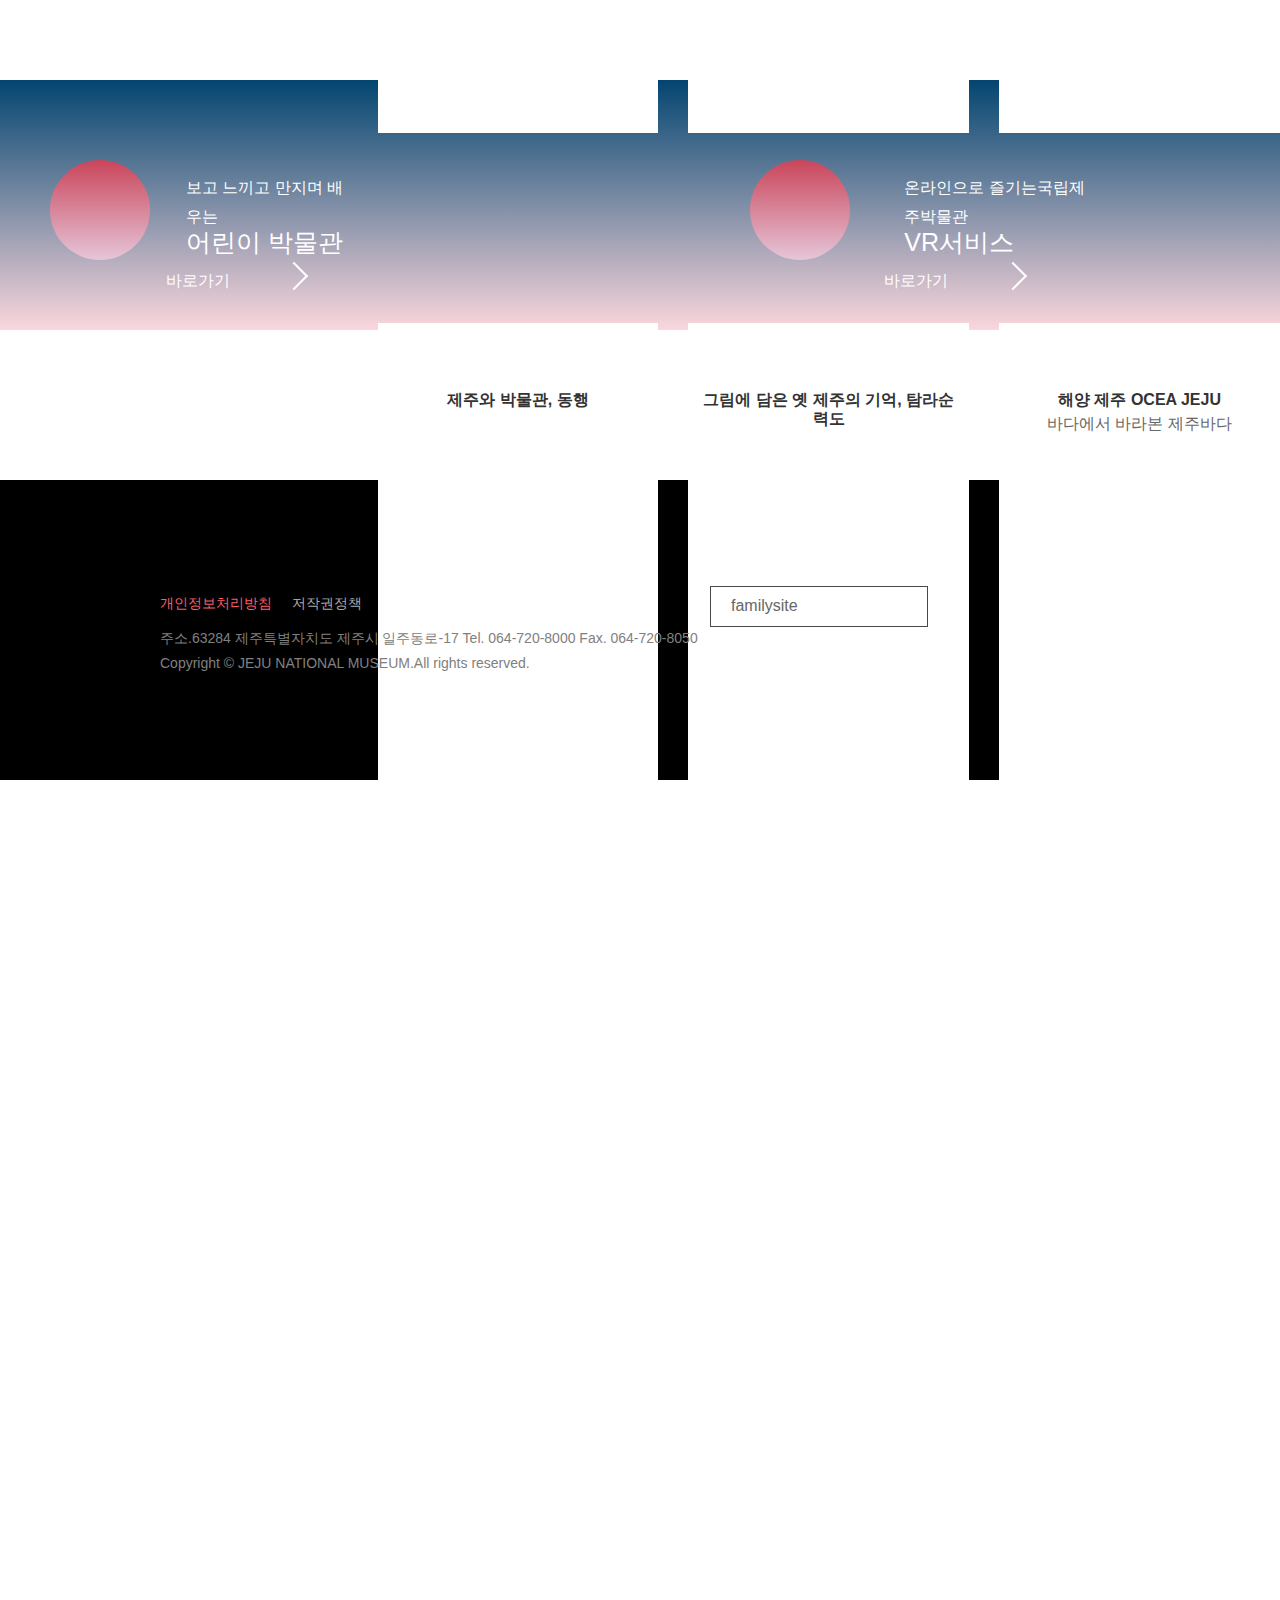
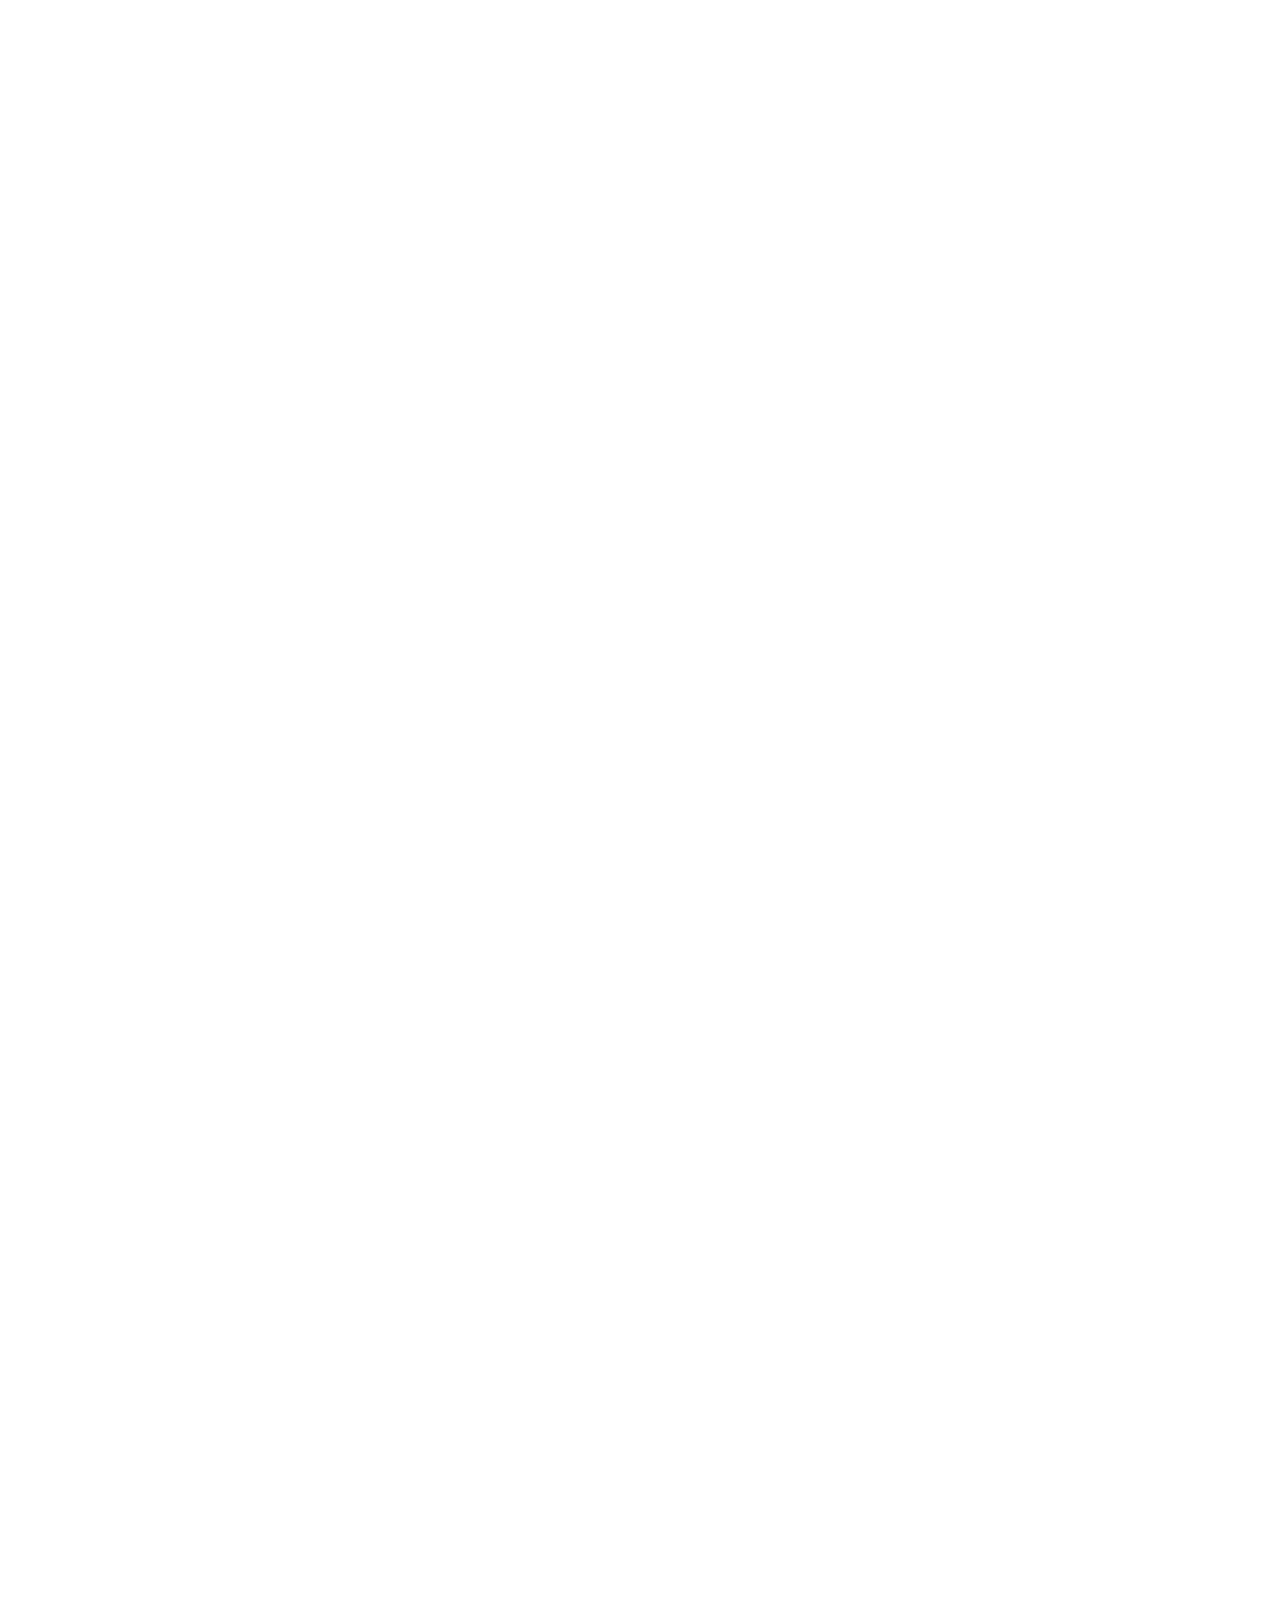
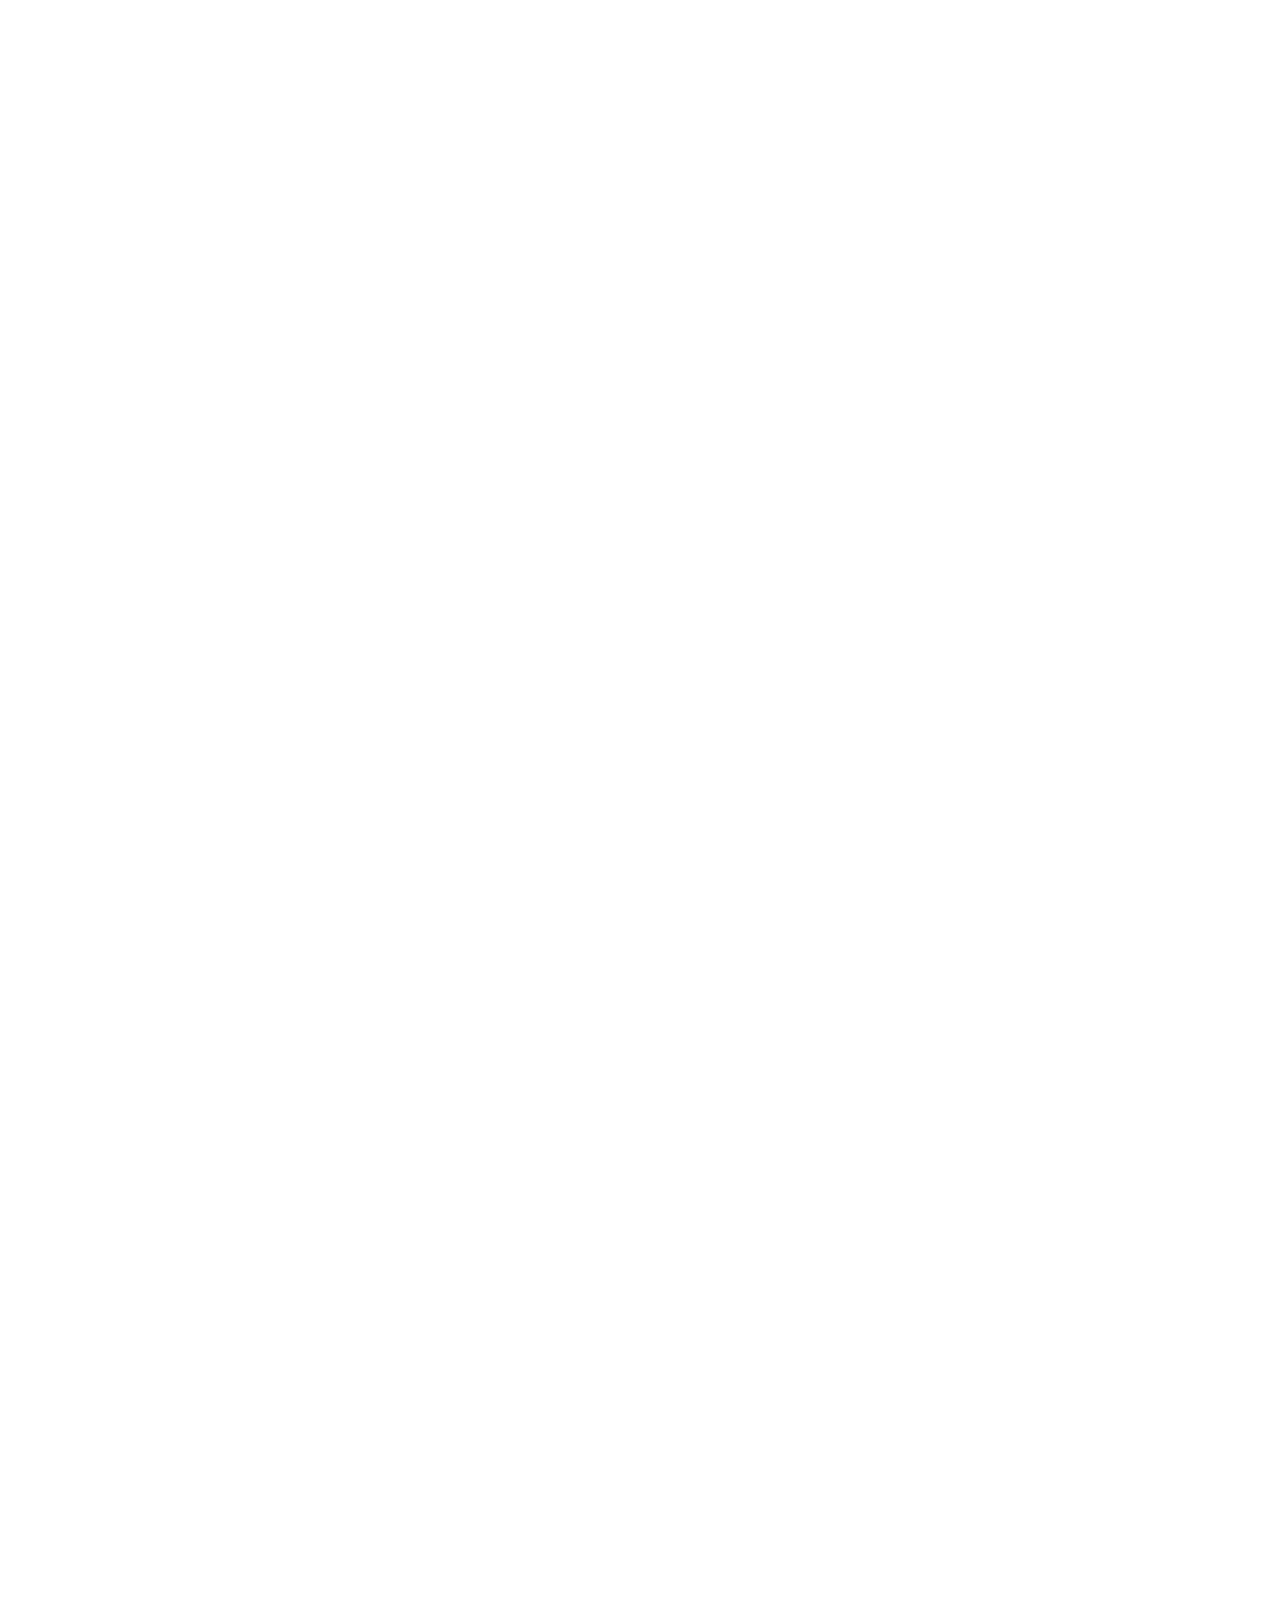
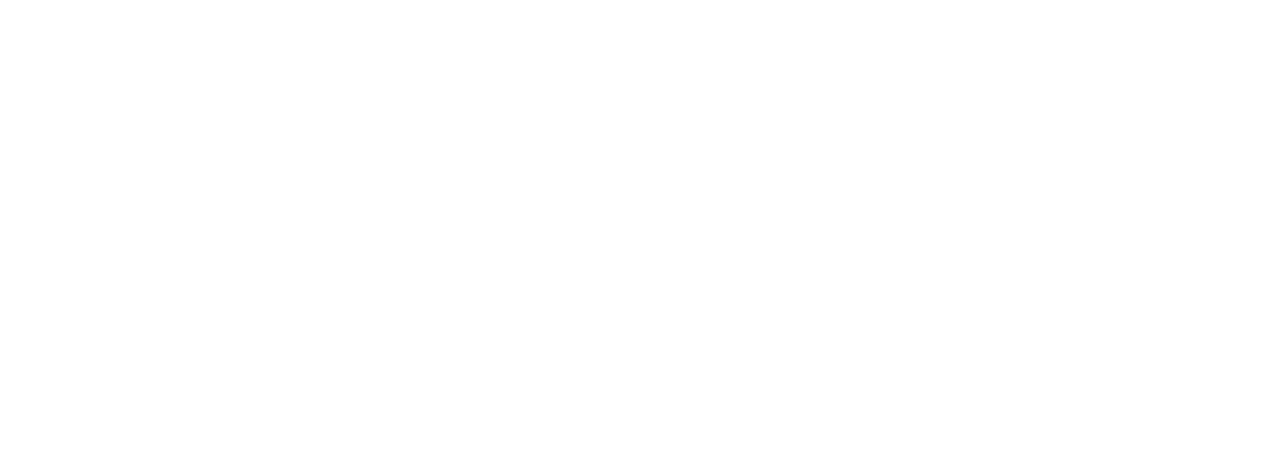
==== commit 31b122fe: "Add files via upload" ====
--- a/index.html
+++ b/index.html
@@ -49,6 +49,7 @@
          </div>
        <div class="header_in">
            <h1 class="logo">
+                로고
                <a href="index.html"></a>
             </h1>
             <div class="hamburger">
@@ -240,7 +241,7 @@
                 <a href="#" class="top"></a>
             </div>
         </div>
-        <section class=" slide1">
+        <section class="slide1">
             <div class="slideshow">
                 <div class="slide_item">
                   <div class="slick_slider"><img src="img/kr_main_swap_0_1637825821.jpg" alt="" ></div>
@@ -253,7 +254,7 @@
               </div>
        
            
-            <!--서브메인 끝--->
+            <!--서브메인 끝-->
         </section>
         
 
@@ -268,12 +269,12 @@
                     <li class=""><a href="#section2">교육</a></li>
                     <li class=""><a href="#section3">문화행사</a></li>
                     <li class=""><a href="#section4">특별전시</a></li>
-                    <span class="morebtn"><a href="#section6">MORE</a></span>
+                    <li><span class="morebtn"><a href="#section6">MORE</a></span></li>
                 </ul>
                
             </div>
-            <div class="SubpdLiInner " id="section1">
-                <div class="suptxt ">
+            <div class="SubpdLiInner" id="section1">
+                <div class="suptxt">
                     <h2>전체</h2>
                     <p>제주박물관 교육, 문화행사,특별전시의 프로그램을 제공하고 있습니다.</p>
                 </div>
@@ -551,31 +552,38 @@
                     <small>매주월요일,매년1월1일,설날,추석</small></a></li>
                 <li><a href="#">관람문의 
                     <small> 064-720-8000</small>
-                </a></li>
-              <ul class="cell">
+                 </a>
+               </li>
+               <li>
+                <ul class="cell">
                 <li><a href="#">관람안내</a></li>
                 <li><a href="#">오시는길</a></li>
                 </ul>
+            </li>
             </ul>
         </div>
         <div class="part2">
             <ul class="part1-1">
                 <li class="maintitle"><a href="#">예약서비스</a></li>
+                   <li>
                     <ul class="cell ww">
                         <li><a href="#">통합예약정보</a></li>
                         <li><a href="#">교육프로그램예약</a></li>
                         <li><a href="#">문화행사예약</a></li>
                         <li><a href="#">단체관람예약</a></li>
                     </ul>
+                   </li>
                 <li class="plus"><a href="#">+<span class="blind">더보기</span></a></li>
             </ul>
         </div>
         <div class="part3">
             <ul class="part1-1 center">
-                <li><a href="#"><img src="img/kr_popup_zone_0_1637719087.jpg" alt=""></a></li>
-                <li><a href="#"><img src="img/kr_popup_zone_0_1642666394.jpg" alt="" srcset=""></a></li>
-            </ul>
-             <dt class="hadan"></dt>
+                <li><a href="#"><img src="img/kr_popup_zone_0_1637719087.jpg" alt="팝업존"></a></li>
+                <li><a href="#"><img src="img/kr_popup_zone_0_1642666394.jpg" alt="팝업존"></a></li>
+            </ul>
+            <dl>
+                <dt class="hadan"></dt>
+            </dl>
         </div> 
       </div>
 
@@ -585,33 +593,37 @@
         <ul class="footerlist">
             <li class="footeritem">
                 <a href="#">
-                <dd >
-                    <span class="circle">
-                        <i class="fas fa-school"></i>
-                    </span>
-                 </dd>
-                <dt>
-                    <small>보고 느끼고 만지며 배우는</small><br> 어린이 박물관
-                </dt>
-                <dd class="baro">바로가기
-                    <em></em>
-                </dd> 
+                <dl>
+                    <dd >
+                        <span class="circle">
+                            <i class="fas fa-school"></i>
+                        </span>
+                     </dd>
+                    <dt>
+                        <small>보고 느끼고 만지며 배우는</small><br> 어린이 박물관
+                    </dt>
+                    <dd class="baro">바로가기
+                        <em></em>
+                    </dd> 
+                </dl>
             </a>
         </li>
             <li class="footeritem">
                 <a href="#">
-                <dd >
-                    <span class="circle">
-                        <i class="fas fa-vr-cardboard"></i>
-                     </span>
-            </dd>
-                <dt>
-                    <small>온라인으로 즐기는국립제주박물관</small><br> VR서비스
-                </dt>
-                <dd class="baro">
-                    바로가기
-                    <em></em>
-                </dd>
+                <dl>
+                    <dd >
+                        <span class="circle">
+                            <i class="fas fa-vr-cardboard"></i>
+                         </span>
+                   </dd>
+                    <dt>
+                        <small>온라인으로 즐기는국립제주박물관</small><br> VR서비스
+                    </dt>
+                    <dd class="baro">
+                        바로가기
+                        <em></em>
+                    </dd>
+                </dl>
             </a>
         </li>
         </ul>
@@ -622,12 +634,12 @@
     <footer>
         <div class="footerInner">
             <div class="logo">
-                <h1><img src="img/flogo.png" alt="" ></h1>
+                <h1>
+                    <img src="img/flogo.png" alt="마지막로고" >
+                </h1>
             </div>
             <div class="footiMenu">
-               
                 <ul>
-                 
                     <li><a href="#" class="gaein">개인정보처리방침</a></li>
                     <li><a href="#">저작권정책</a></li>
                     <li><a href="#">CCTV운영관리방침</a></li>
@@ -640,13 +652,13 @@
                 Copyright &copy; JEJU NATIONAL MUSEUM.All rights reserved.
             </address>
             <div class="fam">
-                 <select name="" id="">
-                     <option value="">familysite</option>
-                     <option value="">국립박물관문화재단</option>
-                     <option value="">사단법인한국박물관협회</option>
-                     <option value="">국립익산박물관</option>
-                     <option value="">국립경주박물관</option>
-                     <option value="">국립김해박물관</option>
+                 <select name="패밀리사이트" id="#sel">
+                     <option value="패밀리사이트">familysite</option>
+                     <option value="국립박물관문화재단">국립박물관문화재단</option>
+                     <option value="사단법인한국박물관협회">사단법인한국박물관협회</option>
+                     <option value="국립익산박물관">국립익산박물관</option>
+                     <option value="국립경주박물관">국립경주박물관</option>
+                     <option value="국립김해박물관">국립김해박물관</option>
                  </select>
                 </div>
                 <div class="sns">
@@ -666,10 +678,11 @@
 
   <script src="https://unpkg.com/swiper@7/swiper-bundle.min.js"></script>
   <script src="javascript/subwiper.js"></script>
-    <script>
+  <script>
       $(window).resize(function(){
+    
       location.reload();
       });
   </script>
 </body>
-</html>
+</html>